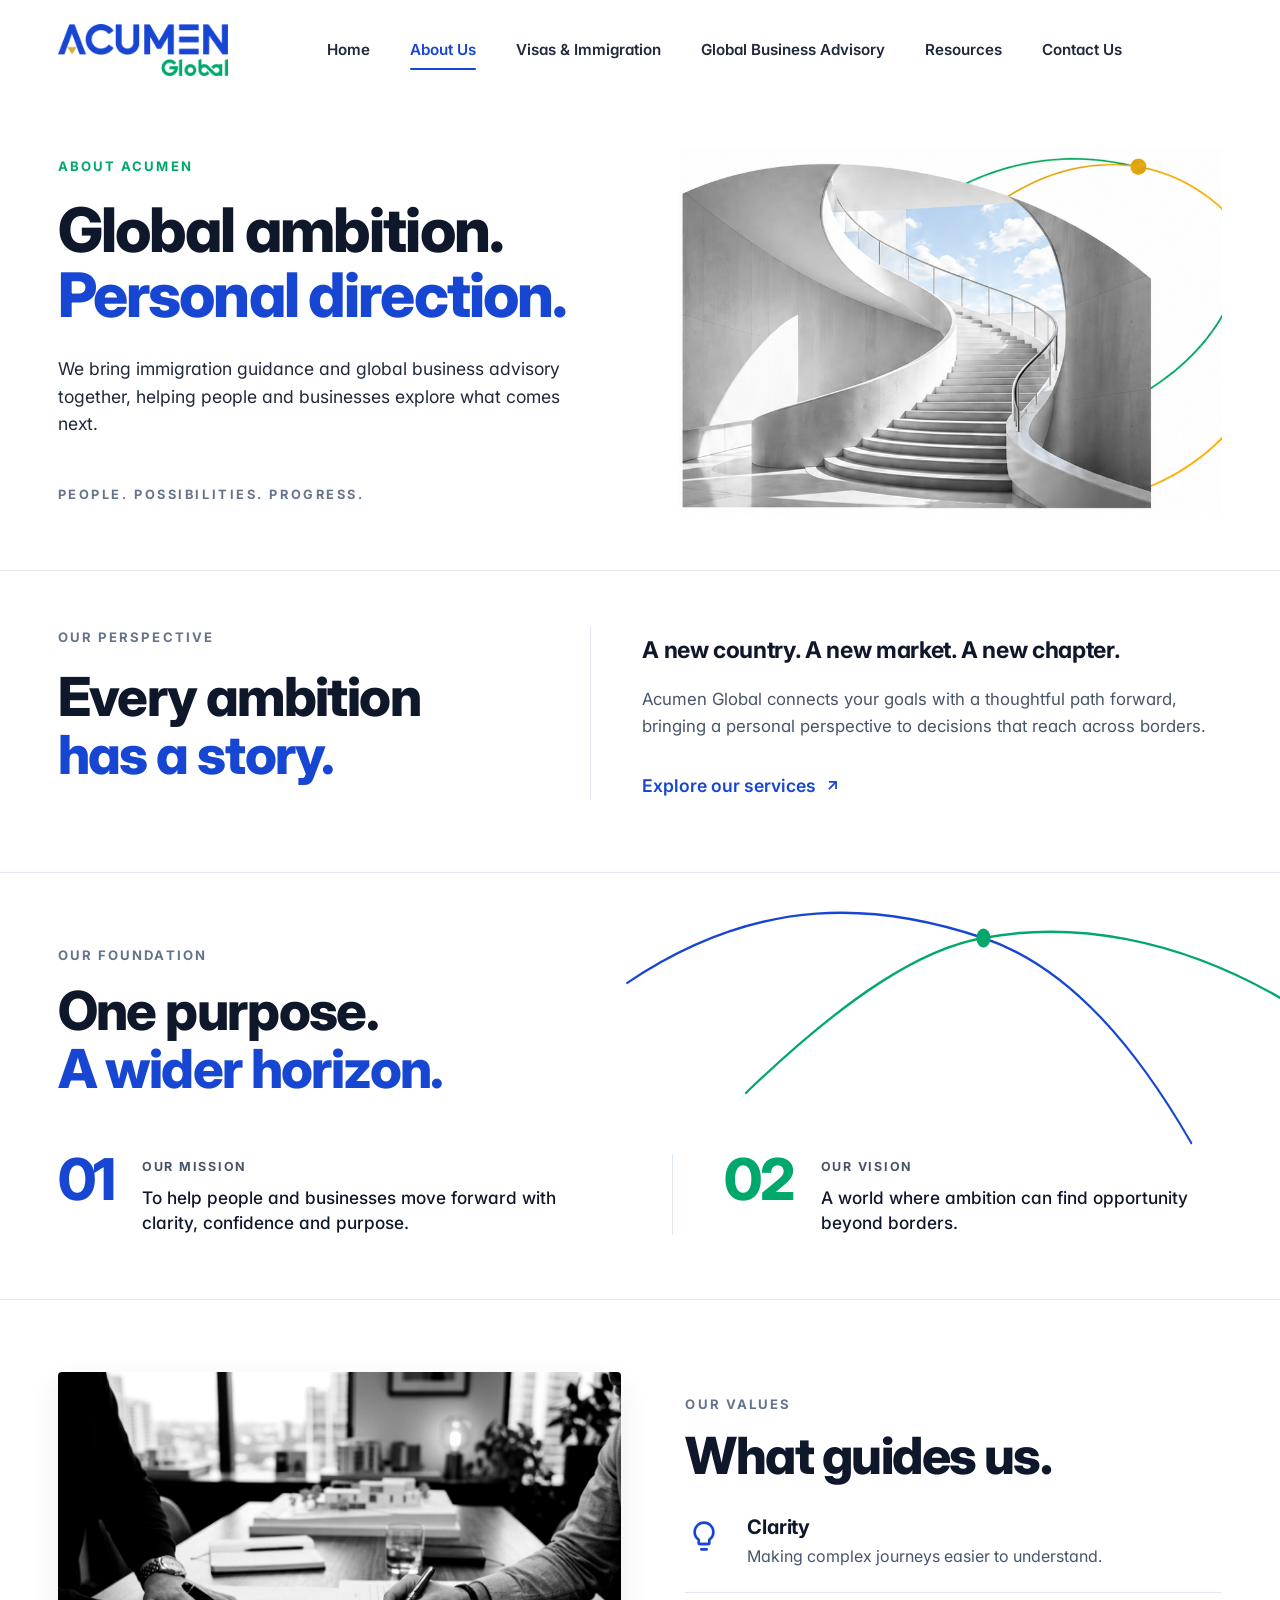
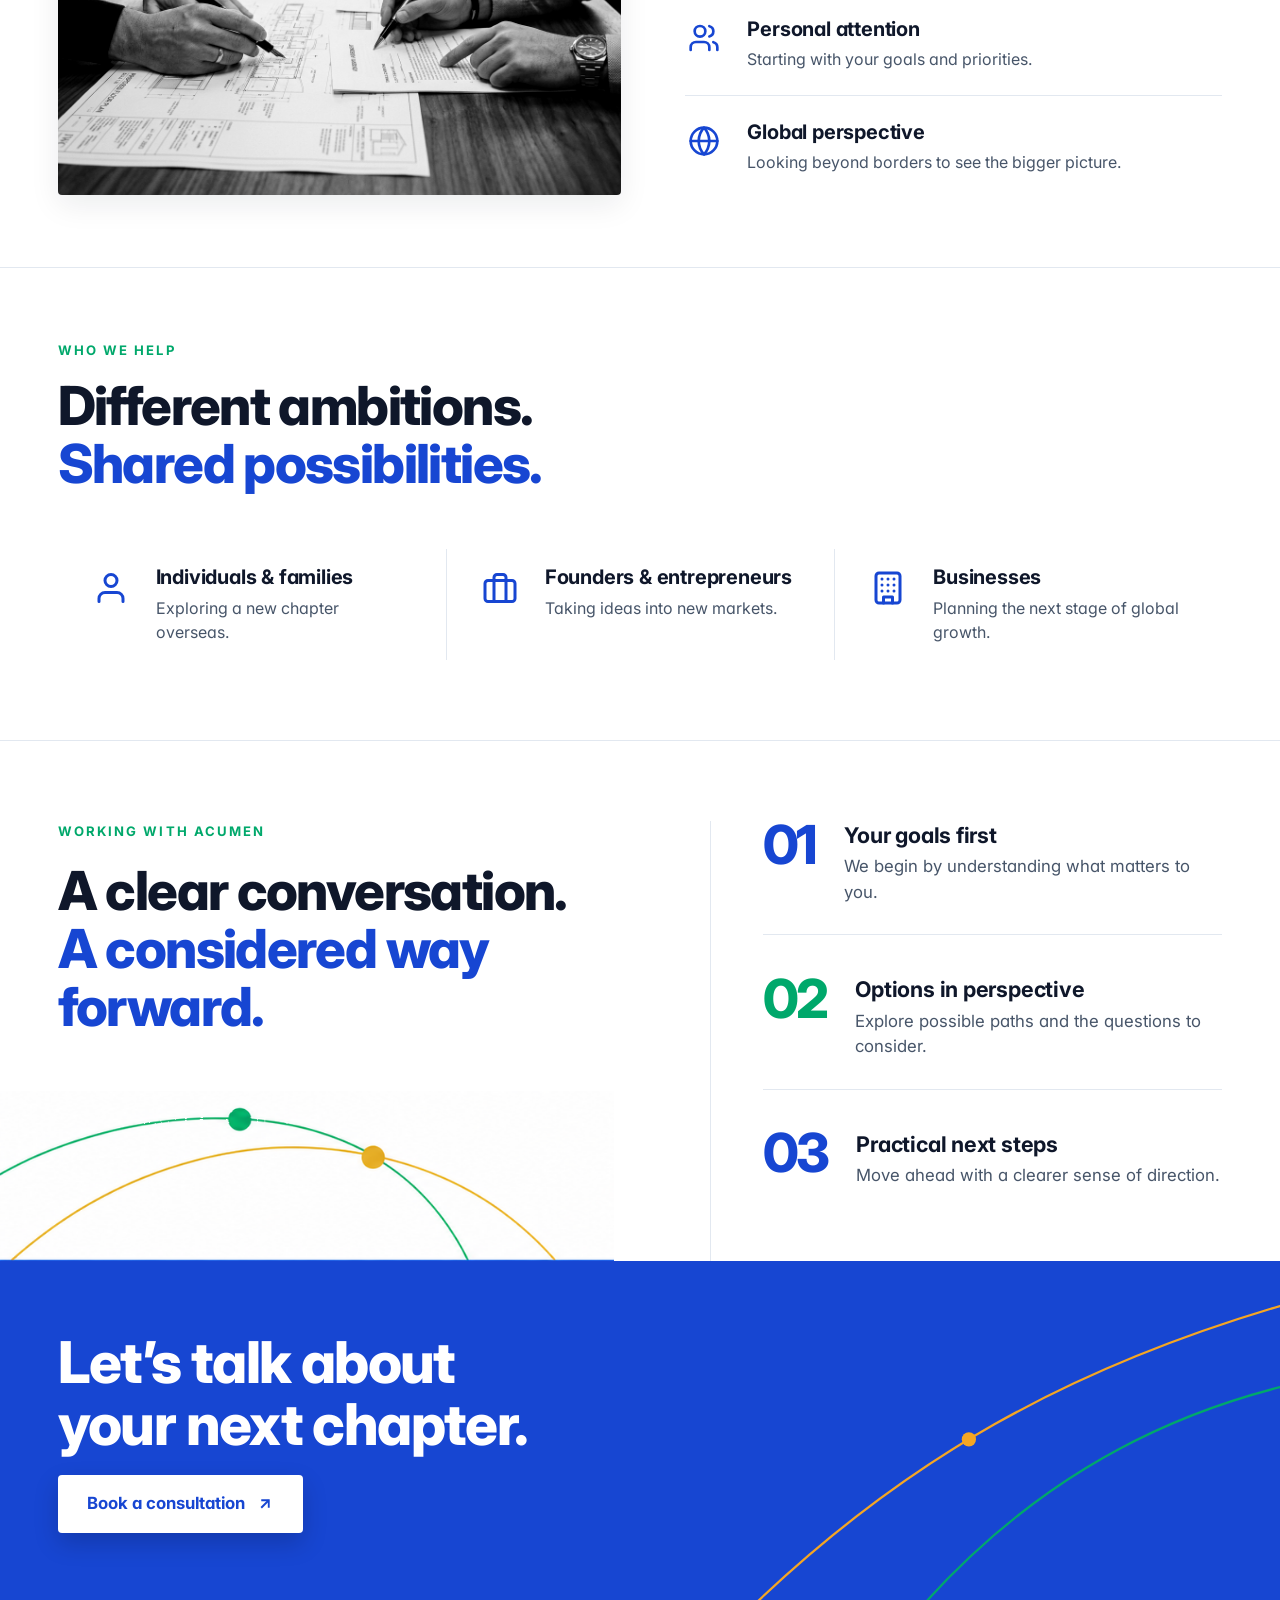
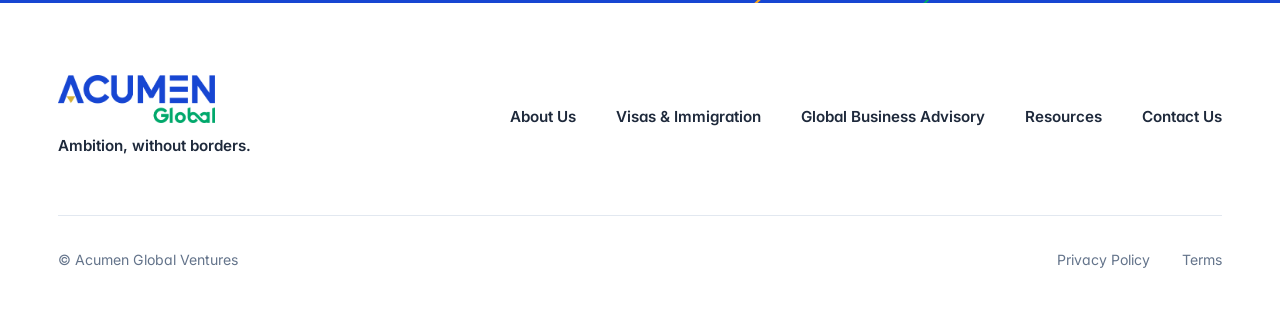
==== about.html @ ffa3aa0e "Complete Visas & Immigration page, About page, and website assets" ====
<!DOCTYPE html>
<html lang="en">
<head>
  <meta charset="UTF-8">
  <meta name="viewport" content="width=device-width, initial-scale=1.0">
  <title>About Us | ACUMEN Global - Immigration & Global Business Advisory</title>
  <meta name="description" content="Acumen Global unifies elite immigration guidance and international business advisory, empowering individuals and enterprises to navigate borders with absolute confidence.">
  <meta name="keywords" content="About Acumen Global, immigration advisory, global mobility, residency by investment, cross-border corporate law">
  
  <!-- Favicon -->
  <link rel="icon" type="image/svg+xml" href="logo-primary-2026-09-17.png">
  
  <!-- Stylesheets -->
  <link rel="stylesheet" href="css/style.css">
  <link rel="stylesheet" href="css/components.css">
  <link rel="stylesheet" href="css/responsive.css">
</head>
<body>

  <!-- Main Navigation Header -->
  <header class="navbar">
    <div class="container nav-container">
      <a href="index.html" class="brand-logo" aria-label="Acumen Global Home">
        <img src="logo-primary-2026-09-17.png" alt="ACUMEN Global Logo" width="180" height="52">
      </a>

      <nav class="nav-menu" aria-label="Primary Navigation">
        <a href="index.html" class="nav-link">Home</a>
        <a href="about.html" class="nav-link active">About Us</a>
        <a href="visas.html" class="nav-link">Visas & Immigration</a>
        <a href="business.html" class="nav-link">Global Business Advisory</a>
        <a href="resources.html" class="nav-link">Resources</a>
        <a href="contact.html" class="nav-link">Contact Us</a>
      </nav>

      <button class="mobile-toggle" aria-label="Open Mobile Menu">
        <svg viewBox="0 0 24 24" fill="none" stroke="currentColor" stroke-width="2"><line x1="3" y1="12" x2="21" y2="12"/><line x1="3" y1="6" x2="21" y2="6"/><line x1="3" y1="18" x2="21" y2="18"/></svg>
      </button>
    </div>
  </header>

  <!-- Mobile Navigation Drawer -->
  <div class="mobile-drawer-overlay"></div>
  <aside class="mobile-drawer" aria-label="Mobile Navigation Drawer">
    <div>
      <div class="mobile-drawer-header">
        <img src="logo-primary-2026-09-17.png" alt="Acumen Global" style="height: 42px;">
        <button class="mobile-drawer-close" aria-label="Close Menu" style="background:none; border:none; cursor:pointer; font-size: 1.5rem;">✕</button>
      </div>
      <nav class="mobile-nav-links">
        <a href="index.html" class="mobile-nav-link">Home</a>
        <a href="about.html" class="mobile-nav-link active">About Us</a>
        <a href="visas.html" class="mobile-nav-link">Visas & Immigration</a>
        <a href="business.html" class="mobile-nav-link">Global Business Advisory</a>
        <a href="resources.html" class="mobile-nav-link">Resources</a>
        <a href="contact.html" class="mobile-nav-link">Contact Us</a>
      </nav>
    </div>
    <div>
      <a href="visas.html#assessment" class="btn btn-outline btn-block" style="margin-bottom: 0.75rem;">Check Eligibility</a>
      <button class="btn btn-primary btn-block" data-modal-target="modal-consultation">Book Consultation</button>
    </div>
  </aside>

  <!-- ABOUT HERO SECTION (EXACT REFERENCE REPLICA) -->
  <section class="about-hero">
    <div class="container">
      <div class="about-hero-grid">
        
        <!-- Left Content Column -->
        <div class="about-hero-left">
          <span class="about-hero-kicker">ABOUT ACUMEN</span>
          
          <h1 class="about-hero-title">
            Global ambition.<br>
            <span class="text-blue">Personal direction.</span>
          </h1>
          
          <p class="about-hero-desc">
            We bring immigration guidance and global business advisory together, helping people and businesses explore what comes next.
          </p>

          <div class="about-hero-tagline">
            PEOPLE. POSSIBILITIES. PROGRESS.
          </div>
        </div>

        <!-- Right Architectural Visual Column (Exact 1:1 Reference Asset) -->
        <div class="about-hero-right">
          <img src="about-hero-visual.png" alt="Acumen Global - Global ambition, personal direction" class="about-hero-visual-img" width="750" height="500">
        </div>




      </div>
    </div>
  </section>

  <!-- OUR PERSPECTIVE SECTION (EXACT REFERENCE REPLICA) -->
  <section class="about-perspective">
    <div class="container">
      <div class="about-perspective-grid">
        
        <!-- Left Column -->
        <div class="about-perspective-left">
          <span class="about-perspective-kicker">OUR PERSPECTIVE</span>
          <h2 class="about-perspective-title">
            Every ambition<br>
            <span class="text-blue">has a story.</span>
          </h2>
        </div>

        <!-- Right Column with Vertical Divider -->
        <div class="about-perspective-right">
          <h3 class="about-perspective-headline">
            A new country. A new market. A new chapter.
          </h3>
          <p class="about-perspective-text">
            Acumen Global connects your goals with a thoughtful path forward, bringing a personal perspective to decisions that reach across borders.
          </p>
          <a href="visas.html" class="about-perspective-cta">
            <span>Explore our services</span>
            <svg viewBox="0 0 24 24" fill="none" stroke="currentColor" stroke-width="2.5"><line x1="7" y1="17" x2="17" y2="7"/><polyline points="7 7 17 7 17 17"/></svg>
          </a>
        </div>

      </div>
    </div>
  </section>

  <!-- OUR FOUNDATION SECTION (EXACT REFERENCE REPLICA) -->
  <section class="about-foundation">
    <!-- Sweeping Arcs Vector Graphic with Green Node Dot at exact intersection -->
    <svg class="about-foundation-arcs" viewBox="0 0 1000 280" fill="none" preserveAspectRatio="none">
      <!-- Blue swoosh line -->
      <path d="M 120 110 C 300 20, 460 30, 600 65 C 720 95, 810 180, 880 270" stroke="#1746D2" stroke-width="2.5" stroke-linecap="round" fill="none"/>
      <!-- Green swoosh line intersecting blue line at (600, 65) -->
      <path d="M 280 220 C 420 120, 520 75, 600 65 C 720 48, 860 65, 1000 125" stroke="#00A86B" stroke-width="2.5" stroke-linecap="round" fill="none"/>
      <!-- Green peak intersection node dot -->
      <circle cx="600" cy="65" r="9.5" fill="#00A86B"/>
    </svg>


    <div class="container">
      <div class="about-foundation-header">
        <span class="about-foundation-kicker">OUR FOUNDATION</span>
        <h2 class="about-foundation-title">
          One purpose.<br>
          <span class="text-blue">A wider horizon.</span>
        </h2>
      </div>

      <div class="about-foundation-grid">
        <!-- 01 OUR MISSION -->
        <div class="foundation-card">
          <div class="foundation-num text-blue">01</div>
          <div class="foundation-body">
            <span class="foundation-subhead">OUR MISSION</span>
            <p class="foundation-desc">To help people and businesses move forward with clarity, confidence and purpose.</p>
          </div>
        </div>

        <!-- 02 OUR VISION -->
        <div class="foundation-card">
          <div class="foundation-num text-green">02</div>
          <div class="foundation-body">
            <span class="foundation-subhead">OUR VISION</span>
            <p class="foundation-desc">A world where ambition can find opportunity beyond borders.</p>
          </div>
        </div>
      </div>
    </div>
  </section>

  <!-- OUR VALUES SECTION (EXACT REFERENCE REPLICA) -->
  <section class="about-guides-section">
    <div class="container">
      <div class="about-guides-grid">
        
        <!-- Left Image: Grayscale Collaborative Blueprint Meeting -->
        <div class="about-guides-visual">
          <img src="about-values-collaboration.jpg" alt="Acumen Global advisory consultation with blueprints and strategic plans" class="about-guides-visual-img" width="600" height="450">
        </div>

        <!-- Right Content: What guides us -->
        <div class="about-guides-content">
          <span class="about-guides-kicker">OUR VALUES</span>
          <h2 class="about-guides-title">What guides us.</h2>

          <div class="about-guides-list">
            
            <!-- Value 1: Clarity -->
            <div class="about-guide-item">
              <div class="about-guide-icon-box">
                <svg viewBox="0 0 24 24" fill="none" stroke="currentColor" stroke-width="2" stroke-linecap="round" stroke-linejoin="round">
                  <path d="M9 18h6"/>
                  <path d="M10 22h4"/>
                  <path d="M12 2a7 7 0 0 0-7 7c0 2.38 1.19 4.47 3 5.74V17a1 1 0 0 0 1 1h6a1 1 0 0 0 1-1v-2.26c1.81-1.27 3-3.36 3-5.74a7 7 0 0 0-7-7z"/>
                </svg>
              </div>
              <div class="about-guide-info">
                <h3>Clarity</h3>
                <p>Making complex journeys easier to understand.</p>
              </div>
            </div>

            <!-- Value 2: Personal attention -->
            <div class="about-guide-item">
              <div class="about-guide-icon-box">
                <svg viewBox="0 0 24 24" fill="none" stroke="currentColor" stroke-width="2" stroke-linecap="round" stroke-linejoin="round">
                  <path d="M16 21v-2a4 4 0 0 0-4-4H6a4 4 0 0 0-4 4v2"/>
                  <circle cx="9" cy="7" r="4"/>
                  <path d="M22 21v-2a4 4 0 0 0-3-3.87"/>
                  <path d="M16 3.13a4 4 0 0 1 0 7.75"/>
                </svg>
              </div>
              <div class="about-guide-info">
                <h3>Personal attention</h3>
                <p>Starting with your goals and priorities.</p>
              </div>
            </div>

            <!-- Value 3: Global perspective -->
            <div class="about-guide-item">
              <div class="about-guide-icon-box">
                <svg viewBox="0 0 24 24" fill="none" stroke="currentColor" stroke-width="2" stroke-linecap="round" stroke-linejoin="round">
                  <circle cx="12" cy="12" r="10"/>
                  <line x1="2" y1="12" x2="22" y2="12"/>
                  <path d="M12 2a15.3 15.3 0 0 1 4 10 15.3 15.3 0 0 1-4 10 15.3 15.3 0 0 1-4-10 15.3 15.3 0 0 1 4-10z"/>
                </svg>
              </div>
              <div class="about-guide-info">
                <h3>Global perspective</h3>
                <p>Looking beyond borders to see the bigger picture.</p>
              </div>
            </div>

          </div>
        </div>

      </div>
    </div>
  </section>

  <!-- WHO WE HELP SECTION (EXACT REFERENCE REPLICA) -->
  <section class="about-audience-section">
    <div class="container">
      
      <div class="about-audience-header">
        <span class="about-audience-kicker">WHO WE HELP</span>
        <h2 class="about-audience-title">
          Different ambitions.<br>
          <span class="text-blue">Shared possibilities.</span>
        </h2>
      </div>

      <div class="about-audience-grid">
        
        <!-- Column 1: Individuals & families -->
        <div class="about-audience-card">
          <div class="about-audience-icon">
            <svg viewBox="0 0 24 24" fill="none" stroke="currentColor" stroke-width="2" stroke-linecap="round" stroke-linejoin="round">
              <path d="M20 21v-2a4 4 0 0 0-4-4H8a4 4 0 0 0-4 4v2"/>
              <circle cx="12" cy="7" r="4"/>
            </svg>
          </div>
          <div class="about-audience-info">
            <h3>Individuals & families</h3>
            <p>Exploring a new chapter overseas.</p>
          </div>
        </div>

        <!-- Column 2: Founders & entrepreneurs -->
        <div class="about-audience-card">
          <div class="about-audience-icon">
            <svg viewBox="0 0 24 24" fill="none" stroke="currentColor" stroke-width="2" stroke-linecap="round" stroke-linejoin="round">
              <rect x="2" y="7" width="20" height="14" rx="2" ry="2"/>
              <path d="M16 21V5a2 2 0 0 0-2-2h-4a2 2 0 0 0-2 2v16"/>
            </svg>
          </div>
          <div class="about-audience-info">
            <h3>Founders & entrepreneurs</h3>
            <p>Taking ideas into new markets.</p>
          </div>
        </div>

        <!-- Column 3: Businesses -->
        <div class="about-audience-card">
          <div class="about-audience-icon">
            <svg viewBox="0 0 24 24" fill="none" stroke="currentColor" stroke-width="2" stroke-linecap="round" stroke-linejoin="round">
              <rect x="4" y="2" width="16" height="20" rx="2" ry="2"/>
              <path d="M9 22v-4h6v4"/>
              <line x1="8" y1="6" x2="8.01" y2="6"/>
              <line x1="12" y1="6" x2="12.01" y2="6"/>
              <line x1="16" y1="6" x2="16.01" y2="6"/>
              <line x1="8" y1="10" x2="8.01" y2="10"/>
              <line x1="12" y1="10" x2="12.01" y2="10"/>
              <line x1="16" y1="10" x2="16.01" y2="10"/>
              <line x1="8" y1="14" x2="8.01" y2="14"/>
              <line x1="12" y1="14" x2="12.01" y2="14"/>
              <line x1="16" y1="14" x2="16.01" y2="14"/>
            </svg>
          </div>
          <div class="about-audience-info">
            <h3>Businesses</h3>
            <p>Planning the next stage of global growth.</p>
          </div>
        </div>

      </div>

    </div>
  </section>

  <!-- WORKING WITH ACUMEN SECTION (EXACT REFERENCE REPLICA) -->
  <section class="about-process-section">
    <!-- Authentic Reference Graphic of Process Arcs -->
    <img src="about-process-arcs.png" alt="Working with Acumen process graphic" class="about-process-arcs-img" width="750" height="207">

    <div class="container">
      <div class="about-process-grid">
        
        <!-- Left Side: Title -->
        <div class="about-process-left">
          <span class="about-process-kicker">WORKING WITH ACUMEN</span>
          <h2 class="about-process-title">
            A clear conversation.<br>
            <span class="text-blue">A considered way forward.</span>
          </h2>
        </div>




        <!-- Right Side: 01, 02, 03 Process Steps -->
        <div class="about-process-right">
          
          <div class="about-process-step">
            <div class="about-step-num text-blue">01</div>
            <div class="about-step-info">
              <h3>Your goals first</h3>
              <p>We begin by understanding what matters to you.</p>
            </div>
          </div>

          <div class="about-process-step">
            <div class="about-step-num text-green">02</div>
            <div class="about-step-info">
              <h3>Options in perspective</h3>
              <p>Explore possible paths and the questions to consider.</p>
            </div>
          </div>

          <div class="about-process-step">
            <div class="about-step-num text-blue">03</div>
            <div class="about-step-info">
              <h3>Practical next steps</h3>
              <p>Move ahead with a clearer sense of direction.</p>
            </div>
          </div>

        </div>

      </div>
    </div>
  </section>

  <!-- SECTION: CTA BANNER (LET'S TALK ABOUT YOUR NEXT CHAPTER) -->
  <section class="section-cta-banner">
    <div class="cta-banner-arcs">
      <svg viewBox="0 0 1440 380" fill="none" xmlns="http://www.w3.org/2000/svg" preserveAspectRatio="none">
        <!-- Golden Orbit Arc with Node Dot exactly centered on the line -->
        <path d="M 850 380 C 1020 220, 1200 120, 1440 50" stroke="#F5A623" stroke-width="2.5" stroke-linecap="round" fill="none"/>
        <circle cx="1090" cy="198" r="8" fill="#F5A623"/>
        <!-- Emerald Green Orbit Arc -->
        <path d="M 1040 380 C 1150 260, 1280 180, 1440 140" stroke="#00A86B" stroke-width="2.5" stroke-linecap="round" fill="none"/>
      </svg>
    </div>

    <div class="container">
      <div class="cta-banner-content">
        <h2 class="cta-banner-heading">
          Let’s talk about<br>
          your next chapter.
        </h2>
        <a href="#" data-modal-target="modal-consultation" class="btn-cta-white">
          Book a consultation
          <svg viewBox="0 0 24 24" fill="none" stroke="currentColor" stroke-width="2.5"><line x1="7" y1="17" x2="17" y2="7"/><polyline points="7 7 17 7 17 17"/></svg>
        </a>
      </div>
    </div>
  </section>

  <!-- SITE FOOTER (EXACT MATCHING DESIGN) -->
  <footer class="site-footer-exact">
    <div class="container">
      
      <!-- Top Row: Logo & Navigation Links -->
      <div class="footer-exact-top">
        <div class="footer-exact-brand">
          <a href="index.html" class="footer-exact-logo" aria-label="Acumen Global Home">
            <img src="logo-primary-2026-09-17.png" alt="ACUMEN Global Logo" width="165" height="48">
          </a>
          <p class="footer-exact-tagline">Ambition, without borders.</p>
        </div>

        <nav class="footer-exact-nav" aria-label="Footer Navigation">
          <a href="about.html">About Us</a>
          <a href="visas.html">Visas & Immigration</a>
          <a href="business.html">Global Business Advisory</a>
          <a href="resources.html">Resources</a>
          <a href="contact.html">Contact Us</a>
        </nav>
      </div>

      <!-- Divider Line -->
      <div class="footer-exact-divider"></div>

      <!-- Bottom Row: Copyright & Legal -->
      <div class="footer-exact-bottom">
        <p class="footer-exact-copy">&copy; Acumen Global Ventures</p>
        <div class="footer-exact-links">
          <a href="#">Privacy Policy</a>
          <a href="#">Terms</a>
        </div>
      </div>

    </div>
  </footer>

  <!-- CONSULTATION MODAL -->
  <div class="modal-overlay" id="modal-consultation" aria-hidden="true">
    <div class="modal-container">
      <button class="modal-close-btn" aria-label="Close modal">
        <svg viewBox="0 0 24 24" fill="none" stroke="currentColor" stroke-width="2.5"><line x1="18" y1="6" x2="6" y2="18"/><line x1="6" y1="6" x2="18" y2="18"/></svg>
      </button>

      <span class="section-subtitle">CONFIDENTIAL SESSION</span>
      <h3 style="margin-bottom: 0.5rem;">Book a Strategy Consultation</h3>
      <p style="margin-bottom: 1.5rem; font-size: 0.95rem;">Connect with our senior partners in London, New York, Dubai, or Singapore.</p>

      <form class="inquiry-form">
        <div class="form-row">
          <div class="form-group">
            <label>Full Name <span class="required">*</span></label>
            <input type="text" class="form-control" placeholder="Johnathan Doe" required>
          </div>
          <div class="form-group">
            <label>Email Address <span class="required">*</span></label>
            <input type="email" class="form-control" placeholder="john@example.com" required>
          </div>
        </div>

        <div class="form-row">
          <div class="form-group">
            <label>Phone / WhatsApp <span class="required">*</span></label>
            <input type="tel" class="form-control" placeholder="+1 (555) 000-0000" required>
          </div>
          <div class="form-group">
            <label>Primary Advisory Area <span class="required">*</span></label>
            <select class="form-select" required>
              <option value="">Choose Area</option>
              <option value="visas">Golden Visa / Residency by Investment</option>
              <option value="skilled">Skilled Migration & Permanent Residency</option>
              <option value="corporate">Corporate Intra-Company Transfer</option>
              <option value="incorporation">Global Company Formation</option>
              <option value="tax">Cross-Border Tax & Legal Advisory</option>
            </select>
          </div>
        </div>

        <div class="form-group">
          <label>Target Destination / Jurisdiction</label>
          <input type="text" class="form-control" placeholder="e.g. USA, Canada, UK, UAE, EU, Singapore">
        </div>

        <div class="form-group">
          <label>Summary of Your Objectives</label>
          <textarea class="form-control" rows="3" placeholder="Briefly describe your timeline, profile, or corporate expansion requirements..."></textarea>
        </div>

        <button type="submit" class="btn btn-primary btn-block btn-lg">Confirm & Request Appointment</button>
      </form>
    </div>
  </div>

  <!-- Scripts -->
  <script src="js/main.js"></script>
</body>
</html>
---- css/style.css ----
/* ==========================================================================
   ACUMEN GLOBAL - Core Design System & Master Stylesheet
   ========================================================================== */

@import url('https://fonts.googleapis.com/css2?family=Inter:wght@300;400;500;600;700;800;900&family=Plus+Jakarta+Sans:ital,wght@0,400;0,500;0,600;0,700;0,800;1,400&display=swap');

:root {
  /* Brand Colors */
  --color-primary: #1746D2;
  --color-primary-dark: #0D2C8A;
  --color-primary-light: #3D6CF0;
  --color-primary-subtle: rgba(23, 70, 210, 0.08);
  --color-primary-glow: rgba(23, 70, 210, 0.25);

  --color-accent-green: #00A86B;
  --color-accent-green-dark: #008755;
  --color-accent-green-light: #20C997;
  --color-accent-green-subtle: rgba(0, 168, 107, 0.1);

  --color-accent-gold: #D4AF37;
  --color-accent-gold-dark: #B38E22;
  --color-accent-gold-light: #F4C430;
  --color-accent-gold-subtle: rgba(212, 175, 55, 0.12);

  /* Dark & Neutral Palette */
  --color-dark-900: #060B18;
  --color-dark-800: #0A1128;
  --color-dark-700: #101B3B;
  --color-dark-600: #1C2B54;

  --color-text-main: #0F172A;
  --color-text-muted: #475569;
  --color-text-light: #94A3B8;
  --color-text-white: #FFFFFF;

  --color-bg-body: #FFFFFF;
  --color-bg-white: #FFFFFF;
  --color-bg-alt: #F8FAFC;
  --color-border: #E2E8F0;
  --color-border-subtle: #EDF2F7;

  /* Typography */
  --font-heading: 'Inter', -apple-system, BlinkMacSystemFont, 'Segoe UI', Roboto, 'Plus Jakarta Sans', sans-serif;
  --font-body: 'Inter', -apple-system, BlinkMacSystemFont, 'Segoe UI', Roboto, 'Plus Jakarta Sans', sans-serif;

  /* Shadows */
  --shadow-sm: 0 2px 8px rgba(10, 17, 40, 0.04);
  --shadow-md: 0 8px 24px rgba(10, 17, 40, 0.08);
  --shadow-lg: 0 16px 40px rgba(10, 17, 40, 0.12);
  --shadow-xl: 0 24px 60px rgba(10, 17, 40, 0.16);
  --shadow-brand: 0 12px 30px rgba(23, 70, 210, 0.28);
  --shadow-gold: 0 12px 30px rgba(212, 175, 55, 0.25);
  --shadow-green: 0 12px 30px rgba(0, 168, 107, 0.25);

  /* Glassmorphism */
  --glass-bg: rgba(255, 255, 255, 0.82);
  --glass-border: rgba(255, 255, 255, 0.5);
  --glass-blur: blur(16px);
  --glass-dark-bg: rgba(10, 17, 40, 0.85);

  /* Layout */
  --container-max: 1280px;
  --radius-sm: 8px;
  --radius-md: 14px;
  --radius-lg: 20px;
  --radius-xl: 28px;
  --radius-full: 9999px;

  /* Transitions */
  --transition-fast: 0.2s cubic-bezier(0.4, 0, 0.2, 1);
  --transition-normal: 0.35s cubic-bezier(0.4, 0, 0.2, 1);
  --transition-smooth: 0.5s cubic-bezier(0.16, 1, 0.3, 1);
}

/* Base Reset */
*, *::before, *::after {
  margin: 0;
  padding: 0;
  box-sizing: border-box;
}

html {
  font-size: 16px;
  scroll-behavior: smooth;
  -webkit-font-smoothing: antialiased;
  -moz-osx-font-smoothing: grayscale;
  text-rendering: optimizeLegibility;
}

body {
  font-family: var(--font-body);
  color: var(--color-text-main);
  background-color: var(--color-bg-body);
  line-height: 1.6;
  -webkit-font-smoothing: antialiased;
  -moz-osx-font-smoothing: grayscale;
  text-rendering: optimizeLegibility;
  font-feature-settings: "cv02", "cv03", "cv04", "cv11";
  overflow-x: hidden;
}

a {
  color: inherit;
  text-decoration: none;
  transition: color var(--transition-fast);
}

img, svg {
  max-width: 100%;
  height: auto;
  display: block;
}

ul, ol {
  list-style: none;
}

button, input, select, textarea {
  font-family: inherit;
  font-size: inherit;
  outline: none;
  border: none;
}

/* Typography Hierarchy */
h1, h2, h3, h4, h5, h6 {
  font-family: var(--font-heading);
  color: var(--color-dark-800);
  line-height: 1.2;
  font-weight: 700;
}

h1 { font-size: clamp(2.5rem, 5vw, 4rem); font-weight: 800; letter-spacing: -0.02em; }
h2 { font-size: clamp(2rem, 3.5vw, 2.75rem); font-weight: 700; letter-spacing: -0.015em; }
h3 { font-size: clamp(1.35rem, 2vw, 1.75rem); font-weight: 700; }
h4 { font-size: 1.25rem; font-weight: 600; }
h5 { font-size: 1.1rem; font-weight: 600; }
h6 { font-size: 0.95rem; font-weight: 600; text-transform: uppercase; letter-spacing: 0.05em; }

p {
  color: var(--color-text-muted);
  font-size: 1.05rem;
  line-height: 1.7;
}

.text-gradient {
  background: linear-gradient(135deg, var(--color-primary) 0%, #0077FE 50%, var(--color-accent-green) 100%);
  -webkit-background-clip: text;
  -webkit-text-fill-color: transparent;
  background-clip: text;
}

.text-gold-gradient {
  background: linear-gradient(135deg, #B38E22 0%, #E5C158 50%, #B38E22 100%);
  -webkit-background-clip: text;
  -webkit-text-fill-color: transparent;
  background-clip: text;
}

/* Container */
.container {
  width: 100%;
  max-width: var(--container-max);
  margin: 0 auto;
  padding: 0 1.5rem;
}

.container-narrow {
  max-width: 960px;
}

/* Sections */
.section {
  padding: 6rem 0;
  position: relative;
}

.section-sm {
  padding: 4rem 0;
}

.section-dark {
  background: var(--color-dark-900);
  color: var(--color-text-white);
}

.section-dark h1,
.section-dark h2,
.section-dark h3,
.section-dark h4 {
  color: var(--color-text-white);
}

.section-dark p {
  color: #A0AEC0;
}

.section-title-wrap {
  text-align: center;
  max-width: 720px;
  margin: 0 auto 3.5rem auto;
}

.section-title-wrap.text-left {
  text-align: left;
  margin: 0 0 3rem 0;
}

.section-subtitle {
  display: inline-flex;
  align-items: center;
  gap: 0.5rem;
  padding: 0.35rem 1rem;
  background: var(--color-primary-subtle);
  color: var(--color-primary);
  font-size: 0.85rem;
  font-weight: 700;
  text-transform: uppercase;
  letter-spacing: 0.08em;
  border-radius: var(--radius-full);
  margin-bottom: 1rem;
  border: 1px solid rgba(23, 70, 210, 0.15);
}

.section-subtitle.accent-green {
  background: var(--color-accent-green-subtle);
  color: var(--color-accent-green);
  border-color: rgba(0, 168, 107, 0.2);
}

.section-subtitle.accent-gold {
  background: var(--color-accent-gold-subtle);
  color: #97740C;
  border-color: rgba(212, 175, 55, 0.3);
}

.section-dark .section-subtitle {
  background: rgba(23, 70, 210, 0.25);
  color: #6EA8FE;
  border-color: rgba(110, 168, 254, 0.3);
}

/* ==========================================================================
   NAVIGATION BAR
   ========================================================================== */

.top-bar {
  background: var(--color-dark-900);
  color: #CCD6E8;
  font-size: 0.85rem;
  padding: 0.5rem 0;
  border-bottom: 1px solid rgba(255, 255, 255, 0.08);
}

.top-bar .container {
  display: flex;
  justify-content: space-between;
  align-items: center;
}

.top-bar-left, .top-bar-right {
  display: flex;
  align-items: center;
  gap: 1.5rem;
}

.top-bar-item {
  display: inline-flex;
  align-items: center;
  gap: 0.45rem;
}

.top-bar-item svg {
  width: 15px;
  height: 15px;
  stroke: var(--color-accent-green);
}

.top-bar-item a:hover {
  color: var(--color-text-white);
}

/* ==========================================================================
   NAVIGATION BAR (EXACT REFERENCE DESIGN)
   ========================================================================== */

.navbar {
  position: relative;
  z-index: 1000;
  background: #FFFFFF;
  padding: 1.5rem 0;
  transition: all var(--transition-normal);
}

.navbar .nav-container {
  width: 100%;
  max-width: 100%;
  padding: 0 clamp(1.5rem, 4.5vw, 5.5rem);
  display: flex;
  justify-content: space-between;
  align-items: center;
}

.brand-logo {
  display: flex;
  align-items: center;
}

.brand-logo img {
  height: 52px;
  width: auto;
  object-fit: contain;
}

.nav-menu {
  display: flex;
  align-items: center;
  gap: 2.5rem;
}

.nav-link {
  font-family: var(--font-heading);
  font-weight: 600;
  font-size: 0.95rem;
  color: #1E293B;
  position: relative;
  padding: 0.25rem 0;
  transition: color var(--transition-fast);
}

.nav-link::after {
  content: '';
  position: absolute;
  bottom: -4px;
  left: 0;
  width: 0%;
  height: 2.5px;
  background: var(--color-primary);
  border-radius: 2px;
  transition: width var(--transition-normal);
}

.nav-link:hover {
  color: var(--color-primary);
}

.nav-link.active {
  color: var(--color-primary);
}

.nav-link.active::after {
  width: 100%;
}

/* ==========================================================================
   HERO SECTION (FULL SCREEN WIDTH REPLICA)
   ========================================================================== */

.hero-exact {
  position: relative;
  background: radial-gradient(circle at 75% 60%, #EBF2FE 0%, #FFFFFF 50%);
  min-height: calc(100vh - 90px);
  width: 100%;
  display: flex;
  align-items: center;
  padding: 1rem 0 3rem 0;
  overflow: hidden;
}

.hero-exact .container {
  width: 100%;
  max-width: 100%;
  padding: 0 clamp(1.5rem, 4.5vw, 5.5rem);
}

.hero-exact-grid {
  display: grid;
  grid-template-columns: 1fr 1.15fr;
  gap: 2.5rem;
  align-items: center;
  position: relative;
  width: 100%;
}

.hero-left-content {
  position: relative;
  z-index: 10;
  max-width: 620px;
}

.hero-tagline-kicker {
  color: #00A86B;
  font-family: var(--font-heading);
  font-size: 0.85rem;
  font-weight: 700;
  letter-spacing: 0.16em;
  text-transform: uppercase;
  margin-bottom: 1.25rem;
  display: block;
}

.hero-main-heading {
  font-family: var(--font-heading);
  font-size: clamp(3.2rem, 5.2vw, 4.75rem);
  font-weight: 800;
  line-height: 1.08;
  letter-spacing: -0.028em;
  color: #0A0F1D;
  margin-bottom: 1.5rem;
}

.hero-main-heading .text-blue {
  color: #1746D2;
}

.hero-subtext {
  font-size: 1.2rem;
  font-weight: 400;
  color: #475569;
  line-height: 1.55;
  margin-bottom: 2.25rem;
  max-width: 520px;
}

.hero-buttons-row {
  display: flex;
  align-items: center;
  gap: 2.25rem;
  margin-bottom: 4rem;
}

.btn-hero-solid {
  display: inline-flex;
  align-items: center;
  gap: 0.65rem;
  background: #1746D2;
  color: #FFFFFF;
  font-family: var(--font-heading);
  font-weight: 600;
  font-size: 1.05rem;
  padding: 0.95rem 1.75rem;
  border-radius: 4px;
  text-decoration: none;
  transition: all var(--transition-fast);
  box-shadow: 0 8px 20px rgba(23, 70, 210, 0.22);
}

.btn-hero-solid:hover {
  background: #0F33A3;
  transform: translateY(-2px);
  box-shadow: 0 12px 28px rgba(23, 70, 210, 0.3);
  color: #FFFFFF;
}

.btn-hero-solid svg {
  width: 18px;
  height: 18px;
  transition: transform var(--transition-fast);
}

.btn-hero-solid:hover svg {
  transform: translateX(4px);
}

.btn-hero-text-link {
  display: inline-flex;
  align-items: center;
  gap: 0.4rem;
  color: #1746D2;
  font-family: var(--font-heading);
  font-weight: 700;
  font-size: 1.05rem;
  text-decoration: none;
  transition: color var(--transition-fast);
  cursor: pointer;
}

.btn-hero-text-link:hover {
  color: #0F33A3;
  text-decoration: underline;
}

.btn-hero-text-link svg {
  width: 16px;
  height: 16px;
}

/* Pathways Bar */
.hero-pathways-bar {
  border-top: none;
  padding-top: 0;
}

.pathways-title-line {
  display: flex;
  align-items: center;
  gap: 1rem;
  margin-bottom: 0.85rem;
}

.pathways-title-line span {
  font-family: var(--font-heading);
  font-size: 0.72rem;
  font-weight: 800;
  color: #64748B;
  letter-spacing: 0.12em;
  text-transform: uppercase;
  white-space: nowrap;
}

.pathways-title-line .line {
  height: 1px;
  background: #CBD5E1;
  width: 220px;
}

.pathways-country-list {
  display: flex;
  align-items: center;
  gap: 1rem;
  font-family: var(--font-heading);
  font-size: 0.95rem;
  font-weight: 800;
  color: #0F172A;
  letter-spacing: 0.05em;
}

.pathways-country-list .slash {
  color: #94A3B8;
  font-weight: 400;
}

/* 3D Visual & Connected Callout Badges */
.hero-visual-col {
  position: relative;
  display: flex;
  justify-content: center;
  align-items: center;
  width: 100%;
}

.hero-globe-wrapper {
  position: relative;
  display: inline-block;
  width: 100%;
  max-width: 760px;
}

.globe-golden-swoosh {
  position: absolute;
  top: -16%;
  left: -24%;
  width: 125%;
  height: 115%;
  pointer-events: none;
  z-index: 6;
}

.hero-visual-globe-img {
  width: 100%;
  height: auto;
  display: block;
  filter: drop-shadow(0 30px 60px rgba(0, 0, 0, 0.14));
}

/* Callout Badges with Pointer Lines */
.callout-badge {
  position: absolute;
  background: #FFFFFF;
  border-radius: 8px;
  padding: 0.65rem 1.15rem;
  box-shadow: 0 10px 30px rgba(0, 0, 0, 0.08);
  border: 1px solid rgba(226, 232, 240, 0.9);
  font-family: var(--font-heading);
  z-index: 15;
  white-space: nowrap;
}

.callout-badge .badge-text {
  display: flex;
  flex-direction: column;
  gap: 1px;
  font-size: 0.85rem;
  font-weight: 700;
  color: #0F172A;
  line-height: 1.25;
}

/* Top Badge: Talent without limits */
.callout-badge.top-talent {
  top: 14%;
  left: 9%;
}

.badge-line-svg {
  position: absolute;
  pointer-events: none;
}

.badge-line-svg.top-line {
  right: -36px;
  bottom: -26px;
  width: 44px;
  height: 36px;
}

/* Right Badge: Business without borders */
.callout-badge.right-business {
  top: 51%;
  right: 5%;
}

.badge-line-svg.right-line {
  left: -32px;
  top: 50%;
  transform: translateY(-50%);
  width: 36px;
  height: 20px;
}

/* ==========================================================================
   SECTION: THE ACUMEN PERSPECTIVE
   ========================================================================== */

.section-perspective {
  position: relative;
  background: #FFFFFF;
  padding: 1.5rem 0 10rem 0;
  overflow: hidden;
}

.section-perspective .container {
  width: 100%;
  max-width: 100%;
  padding: 0 clamp(1.5rem, 4.5vw, 5.5rem);
  position: relative;
  z-index: 2;
}

.perspective-divider {
  width: 100%;
  height: 1px;
  background: #E2E8F0;
  margin-bottom: 4rem;
}

.perspective-grid {
  display: grid;
  grid-template-columns: 1.15fr 0.85fr;
  gap: 4rem;
  align-items: flex-start;
  position: relative;
  z-index: 2;
}

.perspective-left {
  max-width: 680px;
}

.perspective-kicker {
  font-family: var(--font-heading);
  font-size: 0.82rem;
  font-weight: 700;
  letter-spacing: 0.14em;
  text-transform: uppercase;
  color: #64748B;
  display: block;
  margin-bottom: 1.25rem;
}

.perspective-heading {
  font-family: var(--font-heading);
  font-size: clamp(2.4rem, 4.2vw, 3.85rem);
  font-weight: 800;
  line-height: 1.08;
  letter-spacing: -0.028em;
  color: #0A0F1D;
}

.perspective-heading .text-blue {
  color: #1746D2;
}

.perspective-right {
  max-width: 540px;
  padding-top: 2rem;
}

.perspective-subtext {
  font-family: var(--font-heading);
  font-size: clamp(1.2rem, 1.85vw, 1.6rem);
  font-weight: 450;
  color: #0F172A;
  line-height: 1.45;
  margin-bottom: 1.85rem;
}

.perspective-link {
  display: inline-flex;
  align-items: center;
  gap: 0.45rem;
  color: #1746D2;
  font-family: var(--font-heading);
  font-weight: 600;
  font-size: 1.08rem;
  text-decoration: none;
  transition: all var(--transition-fast);
}

.perspective-link:hover {
  color: #0D2C8A;
  transform: translateX(3px);
}

.perspective-link svg {
  width: 17px;
  height: 17px;
}

.perspective-orbit-arcs {
  position: absolute;
  bottom: 0;
  left: 0;
  right: 0;
  width: 100%;
  height: 180px;
  pointer-events: none;
  z-index: 1;
  overflow: hidden;
}

.perspective-orbit-arcs svg {
  width: 100%;
  height: 100%;
  display: block;
}

/* ==========================================================================
   SECTION: TWO PATHWAYS. ONE GLOBAL VISION.
   ========================================================================== */

.section-pathways {
  position: relative;
  background: #FFFFFF;
  padding: 4.5rem 0 5.5rem 0;
}

.section-pathways .container {
  width: 100%;
  max-width: 100%;
  padding: 0 clamp(1.5rem, 4.5vw, 5.5rem);
}

.pathways-header {
  margin-bottom: 4rem;
}

.pathways-kicker {
  color: #00A86B;
  font-family: var(--font-heading);
  font-size: 0.85rem;
  font-weight: 800;
  letter-spacing: 0.16em;
  text-transform: uppercase;
  display: block;
  margin-bottom: 1rem;
}

.pathways-main-title {
  font-family: var(--font-heading);
  font-size: clamp(2.8rem, 4.8vw, 4.25rem);
  font-weight: 800;
  line-height: 1.05;
  letter-spacing: -0.03em;
  color: #0A0F1D;
}

.pathway-row {
  display: grid;
  grid-template-columns: 1fr 1.3fr;
  gap: 5rem;
  align-items: center;
}

.pathway-row-reverse {
  grid-template-columns: 1.3fr 1fr;
}

.pathway-content {
  max-width: 540px;
}

.pathway-num {
  font-family: var(--font-heading);
  font-size: clamp(3.2rem, 4.5vw, 4.2rem);
  font-weight: 800;
  line-height: 1;
  margin-bottom: 0.85rem;
  letter-spacing: -0.02em;
}

.pathway-num.text-blue {
  color: #1746D2;
}

.pathway-num.text-green {
  color: #00A86B;
}

.pathway-title {
  font-family: var(--font-heading);
  font-size: clamp(2rem, 2.8vw, 2.75rem);
  font-weight: 800;
  line-height: 1.15;
  color: #0A0F1D;
  letter-spacing: -0.025em;
  margin-bottom: 1.15rem;
}

.pathway-desc {
  font-family: var(--font-heading);
  font-size: 1.15rem;
  line-height: 1.5;
  color: #0F172A;
  font-weight: 450;
  margin-bottom: 1.65rem;
}

.pathway-pills {
  display: flex;
  align-items: center;
  gap: 0.75rem;
  flex-wrap: wrap;
  margin-bottom: 2rem;
}

.pathway-pill {
  display: inline-flex;
  align-items: center;
  justify-content: center;
  padding: 0.42rem 1.45rem;
  border-radius: 9999px;
  border: 1.5px solid #1746D2;
  color: #0F172A;
  font-family: var(--font-heading);
  font-size: 0.92rem;
  font-weight: 600;
  background: #FFFFFF;
  transition: all var(--transition-fast);
  cursor: default;
}

.pathway-pill:hover {
  background: #1746D2;
  color: #FFFFFF;
}

.pathway-link {
  display: inline-flex;
  align-items: center;
  gap: 0.45rem;
  color: #1746D2;
  font-family: var(--font-heading);
  font-weight: 600;
  font-size: 1.1rem;
  text-decoration: none;
  transition: all var(--transition-fast);
}

.pathway-link:hover {
  color: #0D2C8A;
  transform: translateX(3px);
}

.pathway-link svg {
  width: 17px;
  height: 17px;
}

.pathway-visual {
  width: 100%;
}

.pathway-image-box {
  position: relative;
  border-radius: 4px;
  overflow: hidden;
  box-shadow: 0 16px 40px rgba(0, 0, 0, 0.08);
}

.pathway-img {
  width: 100%;
  height: auto;
  aspect-ratio: 16 / 9;
  object-fit: cover;
  display: block;
  filter: grayscale(100%) contrast(108%);
  transition: transform var(--transition-normal);
}

.pathway-image-box:hover .pathway-img {
  transform: scale(1.02);
}

.corner-triangle-blue {
  position: absolute;
  top: 0;
  right: 0;
  width: 58px;
  height: 58px;
  background: #1746D2;
  clip-path: polygon(0 0, 100% 0, 100% 100%);
  z-index: 2;
}

.pathway-divider-line {
  width: 100%;
  height: 1px;
  background: #E2E8F0;
  margin: 5rem 0;
}

/* ==========================================================================
   SECTION: GLOBAL POSSIBILITIES
   ========================================================================== */

.section-possibilities {
  position: relative;
  background: #FFFFFF;
  padding: 1.5rem 0 6.5rem 0;
}

.section-possibilities .container {
  width: 100%;
  max-width: 100%;
  padding: 0 clamp(1.5rem, 4.5vw, 5.5rem);
}

.possibilities-top-divider {
  width: 100%;
  height: 1px;
  background: #E2E8F0;
  margin-bottom: 4rem;
}

.possibilities-header-grid {
  display: flex;
  justify-content: space-between;
  align-items: flex-end;
  margin-bottom: 4.5rem;
  gap: 2rem;
}

.possibilities-kicker {
  font-family: var(--font-heading);
  font-size: 0.82rem;
  font-weight: 700;
  letter-spacing: 0.14em;
  text-transform: uppercase;
  color: #64748B;
  display: block;
  margin-bottom: 1rem;
}

.possibilities-title {
  font-family: var(--font-heading);
  font-size: clamp(2.4rem, 3.8vw, 3.4rem);
  font-weight: 800;
  line-height: 1.1;
  letter-spacing: -0.028em;
  color: #0A0F1D;
}

.possibilities-title .text-blue {
  color: #1746D2;
}

.possibilities-subtext {
  font-family: var(--font-heading);
  font-size: clamp(1.15rem, 1.6vw, 1.45rem);
  font-weight: 450;
  color: #0F172A;
  text-align: right;
  max-width: 440px;
}

.landmarks-grid {
  display: grid;
  grid-template-columns: 1fr 1px 1fr 1px 1fr 1px 1fr 1px 1fr;
  align-items: stretch;
  border-top: 1px solid #F1F5F9;
  border-bottom: 1px solid #F1F5F9;
  padding: 1rem 0;
}

.landmark-divider {
  background: #E2E8F0;
  height: 85%;
  align-self: center;
}

.landmark-card {
  display: flex;
  flex-direction: column;
  align-items: center;
  justify-content: flex-end;
  padding: 1.75rem 1rem 1.25rem 1rem;
  text-decoration: none;
  position: relative;
  transition: all var(--transition-normal);
  text-align: center;
  border-radius: 8px;
}

.landmark-card:hover {
  background: rgba(23, 70, 210, 0.02);
}

.landmark-icon-wrap {
  height: 95px;
  display: flex;
  align-items: flex-end;
  justify-content: center;
  margin-bottom: 1.25rem;
  transition: transform var(--transition-normal);
}

.landmark-card:hover .landmark-icon-wrap {
  transform: translateY(-6px);
}

.landmark-svg,
.landmark-img {
  height: 75px;
  width: auto;
  max-width: 90px;
  object-fit: contain;
  display: block;
}

.landmark-name-row {
  display: inline-flex;
  align-items: center;
  gap: 0.45rem;
  font-family: var(--font-heading);
  font-size: 1.05rem;
  font-weight: 700;
  color: #0F172A;
  transition: color var(--transition-fast);
}

.landmark-card:hover .landmark-name-row {
  color: #1746D2;
}

.landmark-arrow {
  width: 15px;
  height: 15px;
  stroke: #1746D2;
  transition: transform var(--transition-fast);
}

.landmark-card:hover .landmark-arrow {
  transform: translate(2px, -2px);
}

.landmark-active-bar {
  position: absolute;
  bottom: 0;
  left: 50%;
  transform: translateX(-50%);
  width: 42px;
  height: 2.5px;
  background: #D4AF37;
  border-radius: 2px;
}

/* ==========================================================================
   SECTION: THE WAY FORWARD
   ========================================================================== */

.section-wayforward {
  position: relative;
  background: #FFFFFF;
  padding: 1.5rem 0 5.5rem 0;
}

.section-wayforward .container {
  width: 100%;
  max-width: 100%;
  padding: 0 clamp(1.5rem, 4.5vw, 5.5rem);
}

.wayforward-top-divider {
  width: 100%;
  height: 1px;
  background: #E2E8F0;
  margin-bottom: 3.5rem;
}

.wayforward-header {
  margin-bottom: 4rem;
}

.wayforward-kicker {
  color: #00A86B;
  font-family: var(--font-heading);
  font-size: 0.85rem;
  font-weight: 800;
  letter-spacing: 0.16em;
  text-transform: uppercase;
  display: block;
  margin-bottom: 0.85rem;
}

.wayforward-title {
  font-family: var(--font-heading);
  font-size: clamp(2.8rem, 4.5vw, 4.2rem);
  font-weight: 800;
  line-height: 1.06;
  letter-spacing: -0.03em;
  color: #0A0F1D;
}

.wayforward-title .text-blue {
  color: #1746D2;
}

.steps-grid {
  display: grid;
  grid-template-columns: repeat(3, 1fr);
  gap: 3.5rem;
  align-items: flex-start;
}

.step-card {
  position: relative;
}

.step-top-row {
  display: flex;
  align-items: center;
  gap: 1.25rem;
  margin-bottom: 1.5rem;
}

.step-num {
  font-family: var(--font-heading);
  font-size: clamp(2.8rem, 4vw, 3.75rem);
  font-weight: 800;
  color: #00A86B;
  line-height: 1;
  letter-spacing: -0.02em;
}

.step-connector {
  flex: 1;
  display: flex;
  align-items: center;
  position: relative;
}

.connector-line {
  height: 1.5px;
  background: #1746D2;
  width: 100%;
}

.connector-dot {
  width: 11px;
  height: 11px;
  border: 2px solid #1746D2;
  background: #FFFFFF;
  border-radius: 50%;
  margin-left: -5px;
  flex-shrink: 0;
}

.step-title {
  font-family: var(--font-heading);
  font-size: clamp(1.45rem, 2vw, 1.85rem);
  font-weight: 800;
  color: #0A0F1D;
  letter-spacing: -0.02em;
  margin-bottom: 0.75rem;
}

.step-desc {
  font-family: var(--font-heading);
  font-size: 1.08rem;
  line-height: 1.5;
  color: #0F172A;
  font-weight: 450;
  max-width: 300px;
}

/* ==========================================================================
   SECTION: RESOURCES
   ========================================================================== */

.section-resources {
  position: relative;
  background: #FFFFFF;
  padding: 1.5rem 0 6.5rem 0;
}

.section-resources .container {
  width: 100%;
  max-width: 100%;
  padding: 0 clamp(1.5rem, 4.5vw, 5.5rem);
}

.resources-top-divider {
  width: 100%;
  height: 1px;
  background: #E2E8F0;
  margin-bottom: 4rem;
}

.resources-grid {
  display: grid;
  grid-template-columns: 1fr 1.25fr;
  gap: 5rem;
  align-items: flex-start;
}

.resources-left {
  max-width: 520px;
}

.resources-kicker {
  font-family: var(--font-heading);
  font-size: 0.82rem;
  font-weight: 700;
  letter-spacing: 0.14em;
  text-transform: uppercase;
  color: #64748B;
  display: block;
  margin-bottom: 1rem;
}

.resources-title {
  font-family: var(--font-heading);
  font-size: clamp(2.4rem, 3.8vw, 3.4rem);
  font-weight: 800;
  line-height: 1.1;
  letter-spacing: -0.028em;
  color: #0A0F1D;
  margin-bottom: 2.25rem;
}

.resources-title .text-blue {
  color: #1746D2;
}

.resources-link {
  display: inline-flex;
  align-items: center;
  gap: 0.45rem;
  color: #1746D2;
  font-family: var(--font-heading);
  font-weight: 600;
  font-size: 1.08rem;
  text-decoration: none;
  transition: all var(--transition-fast);
}

.resources-link:hover {
  color: #0D2C8A;
  transform: translateX(3px);
}

.resources-link svg {
  width: 17px;
  height: 17px;
}

.resources-right {
  border-left: 1px solid #E2E8F0;
  padding-left: 4.5rem;
  display: flex;
  flex-direction: column;
  gap: 3rem;
}

.resource-article-card {
  text-decoration: none;
  display: block;
}

.resource-item-tag {
  font-family: var(--font-heading);
  font-size: 0.75rem;
  font-weight: 800;
  letter-spacing: 0.12em;
  text-transform: uppercase;
  color: #64748B;
  display: block;
  margin-bottom: 0.5rem;
}

.resource-item-head {
  display: flex;
  justify-content: space-between;
  align-items: center;
  gap: 1rem;
  margin-bottom: 0.65rem;
}

.resource-item-title {
  font-family: var(--font-heading);
  font-size: clamp(1.2rem, 1.7vw, 1.55rem);
  font-weight: 700;
  color: #0A0F1D;
  transition: color var(--transition-fast);
}

.resource-article-card:hover .resource-item-title {
  color: #1746D2;
}

.resource-arrow-icon {
  width: 20px;
  height: 20px;
  stroke: #1746D2;
  flex-shrink: 0;
  transition: transform var(--transition-fast);
}

.resource-article-card:hover .resource-arrow-icon {
  transform: translateX(4px);
}

.resource-item-divider {
  width: 100%;
  height: 1px;
  background: #E2E8F0;
  margin-bottom: 0.85rem;
}

.resource-item-desc {
  font-family: var(--font-heading);
  font-size: 1.05rem;
  color: #475569;
  line-height: 1.5;
  font-weight: 400;
}

/* ==========================================================================
   SECTION: CTA BANNER (YOUR NEXT CHAPTER)
   ========================================================================== */

.section-cta-banner {
  background: #1746D2;
  width: 100%;
  position: relative;
  overflow: hidden;
  color: #FFFFFF;
  padding: clamp(3.5rem, 5.5vw, 5.5rem) 0;
}

.section-cta-banner .container {
  width: 100%;
  max-width: 100%;
  padding: 0 clamp(1.5rem, 4.5vw, 5.5rem);
  position: relative;
  z-index: 2;
}

.cta-banner-content {
  max-width: 650px;
  position: relative;
  z-index: 3;
}

.cta-banner-heading {
  font-family: var(--font-heading);
  font-size: clamp(2.6rem, 4.5vw, 4.2rem);
  font-weight: 800;
  line-height: 1.08;
  color: #FFFFFF;
  letter-spacing: -0.028em;
  margin-bottom: 1.25rem;
}

.cta-banner-subtext {
  font-family: var(--font-heading);
  font-size: 1.25rem;
  color: rgba(255, 255, 255, 0.9);
  font-weight: 450;
  margin-bottom: 2.5rem;
}

.btn-cta-white {
  display: inline-flex;
  align-items: center;
  gap: 0.65rem;
  background: #FFFFFF;
  color: #1746D2;
  font-family: var(--font-heading);
  font-weight: 700;
  font-size: 1.05rem;
  padding: 0.95rem 1.85rem;
  border-radius: 4px;
  text-decoration: none;
  transition: all var(--transition-fast);
  box-shadow: 0 10px 25px rgba(0, 0, 0, 0.18);
}

.btn-cta-white:hover {
  background: #F8FAFC;
  color: #0D2C8A;
  transform: translateY(-2px);
}

.btn-cta-white svg {
  width: 18px;
  height: 18px;
}

.cta-banner-arcs {
  position: absolute;
  top: 0;
  left: 0;
  right: 0;
  bottom: 0;
  width: 100%;
  height: 100%;
  pointer-events: none;
  z-index: 1;
  overflow: hidden;
}

.cta-banner-arcs svg {
  width: 100%;
  height: 100%;
  display: block;
}

/* ==========================================================================
   SITE FOOTER (EXACT MATCHING DESIGN)
   ========================================================================== */

.site-footer-exact {
  background: #FFFFFF;
  padding: 4.5rem 0 2.5rem 0;
  width: 100%;
}

.site-footer-exact .container {
  width: 100%;
  max-width: 100%;
  padding: 0 clamp(1.5rem, 4.5vw, 5.5rem);
}

.footer-exact-top {
  display: flex;
  justify-content: space-between;
  align-items: center;
  margin-bottom: 3.5rem;
  flex-wrap: wrap;
  gap: 2.5rem;
}

.footer-exact-brand {
  display: flex;
  flex-direction: column;
  gap: 0.65rem;
}

.footer-exact-logo img {
  height: 48px;
  width: auto;
  object-fit: contain;
}

.footer-exact-tagline {
  font-family: var(--font-heading);
  font-size: 0.95rem;
  font-weight: 600;
  color: #1E293B;
}

.footer-exact-nav {
  display: flex;
  align-items: center;
  gap: 2.5rem;
  flex-wrap: wrap;
}

.footer-exact-nav a {
  font-family: var(--font-heading);
  font-size: 0.95rem;
  font-weight: 600;
  color: #1E293B;
  text-decoration: none;
  transition: color var(--transition-fast);
}

.footer-exact-nav a:hover {
  color: #1746D2;
}

.footer-exact-divider {
  width: 100%;
  height: 1px;
  background: #E2E8F0;
  margin-bottom: 2rem;
}

.footer-exact-bottom {
  display: flex;
  justify-content: space-between;
  align-items: center;
  flex-wrap: wrap;
  gap: 1rem;
}

.footer-exact-copy {
  font-family: var(--font-heading);
  font-size: 0.88rem;
  color: #64748B;
}

.footer-exact-links {
  display: flex;
  align-items: center;
  gap: 2rem;
}

.footer-exact-links a {
  font-family: var(--font-heading);
  font-size: 0.88rem;
  color: #64748B;
  text-decoration: none;
  transition: color var(--transition-fast);
}

.footer-exact-links a:hover {
  color: #1746D2;
}

/* Mobile Drawer */
.mobile-drawer {
  position: fixed;
  top: 0;
  right: -100%;
  width: 320px;
  height: 100vh;
  background: var(--color-bg-white);
  box-shadow: -10px 0 30px rgba(0, 0, 0, 0.15);
  z-index: 1100;
  padding: 2rem 1.5rem;
  display: flex;
  flex-direction: column;
  justify-content: space-between;
  transition: right var(--transition-smooth);
}

.mobile-drawer.active {
  right: 0;
}

.mobile-drawer-overlay {
  position: fixed;
  top: 0;
  left: 0;
  width: 100vw;
  height: 100vh;
  background: rgba(10, 17, 40, 0.6);
  backdrop-filter: blur(4px);
  z-index: 1050;
  opacity: 0;
  visibility: hidden;
  transition: all var(--transition-normal);
}

.mobile-drawer-overlay.active {
  opacity: 1;
  visibility: visible;
}

.mobile-drawer-header {
  display: flex;
  justify-content: space-between;
  align-items: center;
  margin-bottom: 2rem;
  padding-bottom: 1rem;
  border-bottom: 1px solid var(--color-border);
}

.mobile-nav-links {
  display: flex;
  flex-direction: column;
  gap: 1.25rem;
}

.mobile-nav-link {
  font-size: 1.15rem;
  font-weight: 600;
  color: var(--color-dark-800);
  display: flex;
  align-items: center;
  justify-content: space-between;
  padding: 0.5rem 0;
}

.mobile-nav-link.active,
.mobile-nav-link:hover {
  color: var(--color-primary);
}

/* ==========================================================================
   HERO SECTION (HOME)
   ========================================================================== */

.hero-main {
  position: relative;
  padding: 4.5rem 0 6rem 0;
  background: radial-gradient(circle at 80% 20%, rgba(23, 70, 210, 0.08) 0%, transparent 60%),
              radial-gradient(circle at 10% 80%, rgba(0, 168, 107, 0.06) 0%, transparent 50%),
              var(--color-bg-body);
  overflow: hidden;
}

.hero-grid {
  display: grid;
  grid-template-columns: 1.15fr 0.85fr;
  gap: 3.5rem;
  align-items: center;
}

.hero-content {
  position: relative;
  z-index: 2;
}

.hero-badge-pill {
  display: inline-flex;
  align-items: center;
  gap: 0.6rem;
  background: var(--color-bg-white);
  border: 1px solid var(--color-border);
  padding: 0.45rem 1.2rem 0.45rem 0.6rem;
  border-radius: var(--radius-full);
  box-shadow: var(--shadow-sm);
  margin-bottom: 1.5rem;
}

.hero-badge-pill .pill-tag {
  background: var(--color-accent-gold);
  color: #FFFFFF;
  font-size: 0.75rem;
  font-weight: 800;
  text-transform: uppercase;
  padding: 0.2rem 0.6rem;
  border-radius: var(--radius-full);
  letter-spacing: 0.04em;
}

.hero-badge-pill .pill-text {
  font-size: 0.88rem;
  font-weight: 600;
  color: var(--color-dark-700);
}

.hero-title {
  margin-bottom: 1.25rem;
}

.hero-description {
  font-size: 1.18rem;
  margin-bottom: 2rem;
  max-width: 580px;
}

.hero-cta-group {
  display: flex;
  align-items: center;
  gap: 1rem;
  flex-wrap: wrap;
  margin-bottom: 2.5rem;
}

.hero-trust-indicators {
  display: flex;
  align-items: center;
  gap: 2rem;
  padding-top: 1.5rem;
  border-top: 1px solid var(--color-border);
}

.trust-item {
  display: flex;
  align-items: center;
  gap: 0.6rem;
}

.trust-item svg {
  width: 22px;
  height: 22px;
  color: var(--color-accent-green);
}

.trust-item span {
  font-size: 0.9rem;
  font-weight: 600;
  color: var(--color-dark-700);
}

/* 3D Visual Graphics & Floating Badges */
.hero-visual-wrap {
  position: relative;
  display: flex;
  justify-content: center;
  align-items: center;
}

.hero-3d-image-container {
  position: relative;
  width: 100%;
  max-width: 520px;
  filter: drop-shadow(0 20px 40px rgba(23, 70, 210, 0.18));
  animation: floatOrb 6s ease-in-out infinite;
}

@keyframes floatOrb {
  0%, 100% { transform: translateY(0px) rotate(0deg); }
  50% { transform: translateY(-12px) rotate(1deg); }
}

.floating-badge {
  position: absolute;
  background: var(--glass-bg);
  backdrop-filter: var(--glass-blur);
  -webkit-backdrop-filter: var(--glass-blur);
  border: 1px solid var(--glass-border);
  padding: 0.85rem 1.2rem;
  border-radius: var(--radius-md);
  box-shadow: var(--shadow-lg);
  display: flex;
  align-items: center;
  gap: 0.85rem;
  z-index: 5;
  animation: floatBadge 5s ease-in-out infinite;
}

.badge-top-left {
  top: 8%;
  left: -8%;
  animation-delay: 0s;
}

.badge-bottom-right {
  bottom: 8%;
  right: -5%;
  animation-delay: 2.5s;
}

.badge-middle-left {
  bottom: 28%;
  left: -12%;
  animation-delay: 1.2s;
}

@keyframes floatBadge {
  0%, 100% { transform: translateY(0); }
  50% { transform: translateY(-8px); }
}

.badge-icon {
  width: 42px;
  height: 42px;
  border-radius: 10px;
  display: flex;
  align-items: center;
  justify-content: center;
  color: #FFFFFF;
}

.badge-icon.blue { background: linear-gradient(135deg, var(--color-primary), #3D6CF0); }
.badge-icon.green { background: linear-gradient(135deg, var(--color-accent-green), #20C997); }
.badge-icon.gold { background: linear-gradient(135deg, var(--color-accent-gold), #F4C430); }

.badge-info h5 {
  font-size: 1.05rem;
  font-weight: 800;
  line-height: 1.1;
  color: var(--color-dark-900);
}

.badge-info p {
  font-size: 0.78rem;
  font-weight: 600;
  color: var(--color-text-muted);
  margin: 0;
}

/* Quick Eligibility Bar */
.quick-eligibility-bar {
  background: var(--color-bg-white);
  border: 1px solid var(--color-border);
  border-radius: var(--radius-lg);
  padding: 1.5rem 2rem;
  box-shadow: var(--shadow-lg);
  margin-top: -3rem;
  position: relative;
  z-index: 10;
}

.quick-bar-grid {
  display: grid;
  grid-template-columns: repeat(4, 1fr) auto;
  gap: 1.25rem;
  align-items: center;
}

.quick-input-group {
  display: flex;
  flex-direction: column;
  gap: 0.35rem;
}

.quick-input-group label {
  font-size: 0.8rem;
  font-weight: 700;
  text-transform: uppercase;
  letter-spacing: 0.05em;
  color: var(--color-dark-600);
}

.quick-input-group select,
.quick-input-group input {
  padding: 0.65rem 0.85rem;
  border: 1px solid var(--color-border);
  border-radius: var(--radius-sm);
  background: var(--color-bg-alt);
  font-size: 0.92rem;
  font-weight: 500;
  color: var(--color-dark-800);
  transition: border-color var(--transition-fast);
}

.quick-input-group select:focus,
.quick-input-group input:focus {
  border-color: var(--color-primary);
  background: var(--color-bg-white);
}

/* ==========================================================================
   STATS / METRICS STRIP
   ========================================================================== */

.stats-grid {
  display: grid;
  grid-template-columns: repeat(4, 1fr);
  gap: 2rem;
}

.stat-card {
  text-align: center;
  padding: 2rem 1.5rem;
  background: rgba(255, 255, 255, 0.04);
  border: 1px solid rgba(255, 255, 255, 0.08);
  border-radius: var(--radius-md);
  transition: transform var(--transition-normal), border-color var(--transition-normal);
}

.stat-card:hover {
  transform: translateY(-6px);
  border-color: var(--color-accent-green);
}

.stat-number {
  font-family: var(--font-heading);
  font-size: clamp(2.2rem, 3vw, 3.2rem);
  font-weight: 800;
  color: var(--color-text-white);
  line-height: 1.1;
  margin-bottom: 0.5rem;
}

.stat-label {
  font-size: 0.95rem;
  font-weight: 500;
  color: #A0AEC0;
}

/* ==========================================================================
   PAGE HERO BANNER (SUBPAGES)
   ========================================================================== */

.page-hero {
  background: linear-gradient(135deg, var(--color-dark-900) 0%, var(--color-dark-800) 60%, var(--color-primary-dark) 100%);
  color: var(--color-text-white);
  padding: 5.5rem 0 5rem 0;
  position: relative;
  overflow: hidden;
}

.page-hero::before {
  content: '';
  position: absolute;
  top: -50%;
  right: -20%;
  width: 600px;
  height: 600px;
  background: radial-gradient(circle, rgba(0, 168, 107, 0.15) 0%, transparent 70%);
  border-radius: 50%;
}

.page-hero-content {
  position: relative;
  z-index: 2;
  max-width: 780px;
}

.page-hero h1 {
  color: var(--color-text-white);
  margin-bottom: 1.25rem;
}

.page-hero p {
  color: #CBD5E1;
  font-size: 1.2rem;
  margin-bottom: 1.5rem;
}

.breadcrumb {
  display: flex;
  align-items: center;
  gap: 0.5rem;
  font-size: 0.88rem;
  color: #94A3B8;
  margin-bottom: 1rem;
}

.breadcrumb a {
  color: #CBD5E1;
}

.breadcrumb a:hover {
  color: var(--color-accent-gold);
}

.breadcrumb span {
  color: var(--color-accent-green);
}

/* ==========================================================================
   FOOTER
   ========================================================================== */

.site-footer {
  background: var(--color-dark-900);
  color: #94A3B8;
  padding: 5rem 0 2rem 0;
  border-top: 1px solid rgba(255, 255, 255, 0.08);
}

.footer-top {
  display: grid;
  grid-template-columns: 1.4fr 1fr 1fr 1fr 1.2fr;
  gap: 3rem;
  margin-bottom: 4rem;
}

.footer-brand p {
  font-size: 0.95rem;
  margin: 1.25rem 0 1.5rem 0;
  color: #94A3B8;
}

.footer-logo {
  height: 44px;
  width: auto;
  background: #FFFFFF;
  padding: 6px 12px;
  border-radius: var(--radius-sm);
  display: inline-block;
}

.footer-socials {
  display: flex;
  gap: 0.75rem;
}

.social-btn {
  width: 38px;
  height: 38px;
  border-radius: 50%;
  background: rgba(255, 255, 255, 0.06);
  display: flex;
  align-items: center;
  justify-content: center;
  color: #CBD5E1;
  transition: all var(--transition-fast);
}

.social-btn:hover {
  background: var(--color-primary);
  color: #FFFFFF;
  transform: translateY(-3px);
}

.footer-col h5 {
  color: var(--color-text-white);
  font-size: 1.1rem;
  font-weight: 700;
  margin-bottom: 1.5rem;
  position: relative;
}

.footer-col h5::after {
  content: '';
  position: absolute;
  bottom: -0.5rem;
  left: 0;
  width: 28px;
  height: 2.5px;
  background: var(--color-accent-green);
  border-radius: var(--radius-full);
}

.footer-links {
  display: flex;
  flex-direction: column;
  gap: 0.75rem;
}

.footer-links a {
  font-size: 0.92rem;
  color: #94A3B8;
  display: inline-flex;
  align-items: center;
  gap: 0.4rem;
  transition: all var(--transition-fast);
}

.footer-links a:hover {
  color: var(--color-text-white);
  transform: translateX(4px);
}

.footer-newsletter p {
  font-size: 0.9rem;
  margin-bottom: 1rem;
}

.newsletter-form {
  display: flex;
  background: rgba(255, 255, 255, 0.06);
  border: 1px solid rgba(255, 255, 255, 0.12);
  border-radius: var(--radius-sm);
  padding: 0.3rem;
}

.newsletter-form input {
  background: transparent;
  padding: 0.6rem 0.85rem;
  color: #FFFFFF;
  width: 100%;
  font-size: 0.88rem;
}

.newsletter-form input::placeholder {
  color: #64748B;
}

.footer-bottom {
  padding-top: 2rem;
  border-top: 1px solid rgba(255, 255, 255, 0.06);
  display: flex;
  justify-content: space-between;
  align-items: center;
  font-size: 0.85rem;
  flex-wrap: wrap;
  gap: 1rem;
}

.footer-bottom-links {
  display: flex;
  gap: 1.5rem;
}

.footer-bottom-links a:hover {
  color: var(--color-text-white);
}

/* Utility Animations */
.fade-in-up {
  opacity: 0;
  transform: translateY(24px);
  transition: opacity 0.7s cubic-bezier(0.16, 1, 0.3, 1), transform 0.7s cubic-bezier(0.16, 1, 0.3, 1);
}

.fade-in-up.visible {
  opacity: 1;
  transform: translateY(0);
}

/* ==========================================================================
   ABOUT PAGE: HERO & PERSPECTIVE SECTIONS (EXACT REPLICA)
   ========================================================================== */

.about-hero {
  position: relative;
  background: #FFFFFF;
  padding: 3rem 0 3.5rem 0;
  overflow: hidden;
  width: 100%;
}

.about-hero .container {
  width: 100%;
  max-width: 100%;
  padding: 0 clamp(1.5rem, 4.5vw, 5.5rem);
}

.about-hero-grid {
  display: grid;
  grid-template-columns: 1.05fr 1fr;
  gap: clamp(2rem, 4vw, 4.5rem);
  align-items: center;
  position: relative;
}

.about-hero-left {
  position: relative;
  z-index: 5;
  max-width: 620px;
}

.about-hero-kicker {
  display: block;
  font-family: var(--font-heading);
  font-size: 0.82rem;
  font-weight: 700;
  color: #00A86B;
  letter-spacing: 0.16em;
  text-transform: uppercase;
  margin-bottom: 1.25rem;
}

.about-hero-title {
  font-family: var(--font-heading);
  font-size: clamp(3rem, 4.8vw, 4.4rem);
  font-weight: 800;
  line-height: 1.06;
  letter-spacing: -0.03em;
  color: #0F172A;
  margin-bottom: 1.75rem;
}

.about-hero-title .text-blue {
  color: #1746D2;
}

.about-hero-desc {
  font-size: clamp(1.1rem, 1.35vw, 1.25rem);
  font-weight: 400;
  color: #1E293B;
  line-height: 1.55;
  margin-bottom: 3rem;
  max-width: 530px;
}

.about-hero-tagline {
  font-family: var(--font-heading);
  font-size: 0.8rem;
  font-weight: 700;
  color: #64748B;
  letter-spacing: 0.2em;
  text-transform: uppercase;
}

/* About Hero Right Visual (Clean 1:1 Rendering) */
.about-hero-right {
  position: relative;
  display: flex;
  justify-content: flex-end;
  align-items: center;
  width: 100%;
}

.about-hero-visual-img {
  width: 100%;
  max-width: 720px;
  height: auto;
  display: block;
  object-fit: contain;
}




/* ==========================================================================
   ABOUT PAGE: OUR PERSPECTIVE SECTION (EXACT REPLICA)
   ========================================================================== */

.about-perspective {
  position: relative;
  background: #FFFFFF;
  padding: 3.5rem 0 4.5rem 0;
  border-top: 1px solid #E2E8F0;
}

.about-perspective .container {
  width: 100%;
  max-width: 100%;
  padding: 0 clamp(1.5rem, 4.5vw, 5.5rem);
}

.about-perspective-grid {
  display: grid;
  grid-template-columns: 1fr 1.35fr;
  gap: clamp(2.5rem, 5vw, 6rem);
  align-items: flex-start;
}

.about-perspective-left {
  max-width: 480px;
}

.about-perspective-kicker {
  display: block;
  font-family: var(--font-heading);
  font-size: 0.82rem;
  font-weight: 700;
  color: #64748B;
  letter-spacing: 0.16em;
  text-transform: uppercase;
  margin-bottom: 1.25rem;
}

.about-perspective-title {
  font-family: var(--font-heading);
  font-size: clamp(2.6rem, 4.2vw, 3.8rem);
  font-weight: 800;
  line-height: 1.08;
  letter-spacing: -0.03em;
  color: #0F172A;
}

.about-perspective-title .text-blue {
  color: #1746D2;
}

.about-perspective-right {
  border-left: 1px solid #E2E8F0;
  padding-left: clamp(2rem, 4vw, 4.5rem);
  padding-top: 0.5rem;
}

.about-perspective-headline {
  font-family: var(--font-heading);
  font-size: clamp(1.35rem, 1.8vw, 1.75rem);
  font-weight: 700;
  color: #0F172A;
  line-height: 1.35;
  margin-bottom: 1.25rem;
  letter-spacing: -0.015em;
}

.about-perspective-text {
  font-size: clamp(1.05rem, 1.25vw, 1.18rem);
  font-weight: 400;
  color: #475569;
  line-height: 1.6;
  margin-bottom: 2rem;
  max-width: 620px;
}

.about-perspective-cta {
  display: inline-flex;
  align-items: center;
  gap: 0.5rem;
  font-family: var(--font-heading);
  font-size: 1.1rem;
  font-weight: 600;
  color: #1746D2;
  text-decoration: none;
  transition: all var(--transition-fast);
}

.about-perspective-cta svg {
  width: 17px;
  height: 17px;
  stroke: #1746D2;
  transition: transform var(--transition-fast);
}

.about-perspective-cta:hover {
  color: var(--color-primary-dark);
}

.about-perspective-cta:hover svg {
  transform: translate(3px, -3px);
}

/* ==========================================================================
   ABOUT PAGE: OUR FOUNDATION (EXACT REPLICA)
   ========================================================================== */

.about-foundation {
  position: relative;
  background: #FFFFFF;
  padding: 4.5rem 0 4rem 0;
  border-top: 1px solid #E2E8F0;
  overflow: hidden;
}

.about-foundation .container {
  width: 100%;
  max-width: 100%;
  padding: 0 clamp(1.5rem, 4.5vw, 5.5rem);
  position: relative;
  z-index: 2;
}

.about-foundation-header {
  position: relative;
  margin-bottom: 3.5rem;
}

.about-foundation-kicker {
  display: block;
  font-family: var(--font-heading);
  font-size: 0.82rem;
  font-weight: 700;
  color: #64748B;
  letter-spacing: 0.16em;
  text-transform: uppercase;
  margin-bottom: 1rem;
}

.about-foundation-title {
  font-family: var(--font-heading);
  font-size: clamp(2.4rem, 4.2vw, 3.8rem);
  font-weight: 800;
  line-height: 1.08;
  letter-spacing: -0.03em;
  color: #0F172A;
}

.about-foundation-title .text-blue {
  color: #1746D2;
}

/* Arcs Decorative Art in Foundation */
.about-foundation-arcs {
  position: absolute;
  top: 0;
  right: 0;
  width: clamp(340px, 58vw, 860px);
  height: clamp(160px, 22vw, 280px);
  pointer-events: none;
  z-index: 1;
}

.about-foundation-grid {
  display: grid;
  grid-template-columns: 1fr 1fr;
  gap: clamp(2.5rem, 5vw, 6rem);
  align-items: flex-start;
  margin-top: 1rem;
}

.foundation-card {
  display: flex;
  align-items: flex-start;
  gap: 1.75rem;
}

.foundation-card:nth-child(2) {
  border-left: 1px solid #E2E8F0;
  padding-left: clamp(2rem, 4vw, 4.5rem);
}


.foundation-num {
  font-family: var(--font-heading);
  font-size: clamp(3rem, 4.5vw, 4.2rem);
  font-weight: 800;
  line-height: 0.9;
  letter-spacing: -0.04em;
  flex-shrink: 0;
}

.foundation-num.text-blue {
  color: #1746D2;
}

.foundation-num.text-green {
  color: #00A86B;
}

.foundation-body {
  padding-top: 0.2rem;
}

.foundation-subhead {
  display: block;
  font-family: var(--font-heading);
  font-size: 0.78rem;
  font-weight: 700;
  color: #475569;
  letter-spacing: 0.14em;
  text-transform: uppercase;
  margin-bottom: 0.5rem;
}

.foundation-desc {
  font-size: clamp(1.05rem, 1.35vw, 1.25rem);
  font-weight: 500;
  color: #0F172A;
  line-height: 1.45;
}

/* ==========================================================================
   ABOUT PAGE: OUR VALUES / WHAT GUIDES US (EXACT REPLICA)
   ========================================================================== */

.about-guides-section {
  position: relative;
  background: #FFFFFF;
  padding: 4.5rem 0;
  border-top: 1px solid #E2E8F0;
}

.about-guides-section .container {
  width: 100%;
  max-width: 100%;
  padding: 0 clamp(1.5rem, 4.5vw, 5.5rem);
}

.about-guides-grid {
  display: grid;
  grid-template-columns: 1.05fr 1fr;
  gap: clamp(2.5rem, 5vw, 5.5rem);
  align-items: center;
}

.about-guides-visual {
  position: relative;
  border-radius: 4px;
  overflow: hidden;
  box-shadow: 0 10px 30px rgba(15, 23, 42, 0.08);
}

.about-guides-visual-img {
  width: 100%;
  height: auto;
  aspect-ratio: 4 / 3;
  object-fit: cover;
  display: block;
  filter: grayscale(100%) contrast(108%);
  transition: transform var(--transition-normal);
}

.about-guides-visual:hover .about-guides-visual-img {
  transform: scale(1.02);
}

.about-guides-content {
  display: flex;
  flex-direction: column;
}

.about-guides-kicker {
  display: block;
  font-family: var(--font-heading);
  font-size: 0.82rem;
  font-weight: 700;
  color: #64748B;
  letter-spacing: 0.16em;
  text-transform: uppercase;
  margin-bottom: 0.75rem;
}

.about-guides-title {
  font-family: var(--font-heading);
  font-size: clamp(2.4rem, 4vw, 3.6rem);
  font-weight: 800;
  line-height: 1.1;
  letter-spacing: -0.03em;
  color: #0F172A;
  margin-bottom: 2rem;
}

.about-guides-list {
  display: flex;
  flex-direction: column;
}

.about-guide-item {
  display: flex;
  align-items: flex-start;
  gap: 1.5rem;
  padding: 1.5rem 0;
  border-bottom: 1px solid #E2E8F0;
  transition: all var(--transition-fast);
}

.about-guide-item:last-child {
  border-bottom: none;
  padding-bottom: 0;
}

.about-guide-item:first-child {
  padding-top: 0;
}

.about-guide-icon-box {
  width: 38px;
  height: 38px;
  flex-shrink: 0;
  display: flex;
  align-items: center;
  justify-content: center;
  color: #1746D2;
  margin-top: 2px;
}

.about-guide-icon-box svg {
  width: 32px;
  height: 32px;
  stroke: #1746D2;
}

.about-guide-info h3 {
  font-family: var(--font-heading);
  font-size: 1.25rem;
  font-weight: 700;
  color: #0F172A;
  margin-bottom: 0.35rem;
  letter-spacing: -0.01em;
}

.about-guide-info p {
  font-size: 1rem;
  font-weight: 400;
  color: #475569;
  line-height: 1.5;
}

/* ==========================================================================
   ABOUT PAGE: WHO WE HELP (EXACT REPLICA)
   ========================================================================== */

.about-audience-section {
  position: relative;
  background: #FFFFFF;
  padding: 4.5rem 0 5rem 0;
  border-top: 1px solid #E2E8F0;
}

.about-audience-section .container {
  width: 100%;
  max-width: 100%;
  padding: 0 clamp(1.5rem, 4.5vw, 5.5rem);
}

.about-audience-header {
  margin-bottom: 3.5rem;
}

.about-audience-kicker {
  display: block;
  font-family: var(--font-heading);
  font-size: 0.82rem;
  font-weight: 700;
  color: #00A86B;
  letter-spacing: 0.16em;
  text-transform: uppercase;
  margin-bottom: 1rem;
}

.about-audience-title {
  font-family: var(--font-heading);
  font-size: clamp(2.4rem, 4.2vw, 3.8rem);
  font-weight: 800;
  line-height: 1.08;
  letter-spacing: -0.03em;
  color: #0F172A;
}

.about-audience-title .text-blue {
  color: #1746D2;
}

.about-audience-grid {
  display: grid;
  grid-template-columns: repeat(3, 1fr);
  gap: 0;
}

.about-audience-card {
  display: flex;
  align-items: flex-start;
  gap: 1.5rem;
  padding: 1rem clamp(1rem, 2.5vw, 2.5rem);
}

.about-audience-card:not(:first-child) {
  border-left: 1px solid #E2E8F0;
}

.about-audience-icon {
  width: 42px;
  height: 42px;
  flex-shrink: 0;
  color: #1746D2;
  display: flex;
  align-items: center;
  justify-content: center;
  margin-top: 2px;
}

.about-audience-icon svg {
  width: 36px;
  height: 36px;
  stroke: #1746D2;
}

.about-audience-info h3 {
  font-family: var(--font-heading);
  font-size: 1.25rem;
  font-weight: 700;
  color: #0F172A;
  margin-bottom: 0.4rem;
  letter-spacing: -0.01em;
}

.about-audience-info p {
  font-size: 1rem;
  font-weight: 400;
  color: #475569;
  line-height: 1.5;
}

/* ==========================================================================
   ABOUT PAGE: WORKING WITH ACUMEN (EXACT REPLICA)
   ========================================================================== */

.about-process-section {
  position: relative;
  background: #FFFFFF;
  padding: 5rem 0 0 0;
  border-top: 1px solid #E2E8F0;
  overflow: hidden;
}

.about-process-section .container {
  width: 100%;
  max-width: 100%;
  padding: 0 clamp(1.5rem, 4.5vw, 5.5rem);
}

.about-process-grid {
  display: grid;
  grid-template-columns: 1.15fr 1fr;
  gap: clamp(2.5rem, 5vw, 6rem);
  align-items: stretch;
  position: relative;
}

.about-process-left {
  position: relative;
  display: flex;
  flex-direction: column;
  justify-content: flex-start;
  padding-bottom: 12rem;
  min-height: 440px;
}

.about-process-kicker {
  display: block;
  font-family: var(--font-heading);
  font-size: 0.82rem;
  font-weight: 700;
  color: #00A86B;
  letter-spacing: 0.16em;
  text-transform: uppercase;
  margin-bottom: 1.25rem;
}

.about-process-title {
  font-family: var(--font-heading);
  font-size: clamp(2.4rem, 4.2vw, 3.8rem);
  font-weight: 800;
  line-height: 1.08;
  letter-spacing: -0.03em;
  color: #0F172A;
  position: relative;
  z-index: 2;
  margin-bottom: 2rem;
}

.about-process-title .text-blue {
  color: #1746D2;
}

.about-process-arcs-img {
  position: absolute;
  bottom: 0;
  left: 0;
  width: clamp(380px, 48vw, 750px);
  height: auto;
  pointer-events: none;
  z-index: 1;
  display: block;
}




.about-process-right {
  border-left: 1px solid #E2E8F0;
  padding-left: clamp(2rem, 4vw, 4.5rem);
  padding-bottom: 4.5rem;
  display: flex;
  flex-direction: column;
  justify-content: space-between;
}

.about-process-step {
  display: flex;
  align-items: flex-start;
  gap: 1.75rem;
  padding: 1.85rem 0;
  border-bottom: 1px solid #E2E8F0;
}

.about-process-step:first-child {
  padding-top: 0;
}

.about-process-step:last-child {
  border-bottom: none;
  padding-bottom: 0;
}


.about-step-num {
  font-family: var(--font-heading);
  font-size: clamp(2.8rem, 4.2vw, 3.8rem);
  font-weight: 800;
  line-height: 0.88;
  letter-spacing: -0.04em;
  flex-shrink: 0;
}

.about-step-num.text-blue {
  color: #1746D2;
}

.about-step-num.text-green {
  color: #00A86B;
}

.about-step-info {
  padding-top: 0.15rem;
}

.about-step-info h3 {
  font-family: var(--font-heading);
  font-size: 1.35rem;
  font-weight: 700;
  color: #0F172A;
  margin-bottom: 0.35rem;
  letter-spacing: -0.01em;
}

.about-step-info p {
  font-size: 1.05rem;
  font-weight: 400;
  color: #475569;
  line-height: 1.5;
}

/* ==========================================================================
   VISAS & IMMIGRATION PAGE STYLES (EXACT MATCH)
   ========================================================================== */

.visas-hero {
  padding: 3rem 0 3.5rem 0;
  position: relative;
  overflow: hidden;
  background: #FFFFFF;
  width: 100%;
}

.visas-hero .container,
.visas-usa-section .container,
.visas-global-section .container,
.visas-support-section .container,
.visas-nextstep-section .container,
.visas-faq-section .container {
  width: 100%;
  max-width: 100%;
  padding: 0 clamp(1.5rem, 4.5vw, 5.5rem);
}

.visas-hero-grid {
  display: grid;
  grid-template-columns: 1.1fr 1fr;
  align-items: center;
  gap: clamp(1.5rem, 3vw, 3.5rem);
  position: relative;
}

.visas-hero-content {
  max-width: 680px;
  position: relative;
  z-index: 5;
}

.visas-hero-kicker {
  font-family: var(--font-heading);
  font-size: 0.85rem;
  font-weight: 700;
  letter-spacing: 0.08em;
  text-transform: uppercase;
  color: #00A86B;
  margin-bottom: 1.25rem;
  display: inline-block;
}

.visas-hero-title {
  font-family: var(--font-heading);
  font-size: clamp(2.2rem, 3.8vw, 3.75rem);
  font-weight: 800;
  line-height: 1.08;
  color: #0F172A;
  letter-spacing: -0.035em;
  margin-bottom: 1.5rem;
}

.visas-hero-title .hero-line {
  display: block;
  white-space: nowrap;
}

.visas-hero-title .hero-line.text-blue {
  color: #1746D2;
}

.visas-hero-desc {
  font-family: var(--font-body);
  font-size: clamp(1.05rem, 1.3vw, 1.25rem);
  color: #334155;
  line-height: 1.55;
  margin-bottom: 2.5rem;
  font-weight: 400;
  max-width: 540px;
}

.btn-visas-hero {
  display: inline-flex;
  align-items: center;
  gap: 0.65rem;
  background-color: #1746D2;
  color: #FFFFFF;
  font-family: var(--font-heading);
  font-size: 1.05rem;
  font-weight: 700;
  padding: 0.95rem 1.85rem;
  border-radius: 6px;
  text-decoration: none;
  transition: all 0.25s ease;
  box-shadow: 0 4px 14px rgba(23, 70, 210, 0.25);
}

.btn-visas-hero:hover {
  background-color: #0F35A8;
  transform: translateY(-2px);
  box-shadow: 0 6px 20px rgba(23, 70, 210, 0.35);
}

.btn-visas-hero svg {
  width: 17px;
  height: 17px;
  transition: transform 0.2s ease;
}

.btn-visas-hero:hover svg {
  transform: translate(2px, -2px);
}

.visas-hero-visual-wrap {
  display: flex;
  justify-content: flex-end;
  align-items: center;
  position: relative;
  z-index: 1;
  width: 100%;
}

.visas-hero-img {
  width: 100%;
  max-width: 780px;
  height: auto;
  display: block;
  object-fit: contain;
}

/* --------------------------------------------------------------------------
   VISAS - UNITED STATES SECTION (01 - 04)
   -------------------------------------------------------------------------- */

.visas-usa-section {
  padding: 4.5rem 0 5.5rem 0;
  background: #FFFFFF;
}

.visas-section-header {
  display: flex;
  align-items: center;
  gap: 1.5rem;
  margin-bottom: 2.5rem;
}

.visas-section-tag {
  font-family: var(--font-heading);
  font-size: 0.85rem;
  font-weight: 700;
  color: #00A86B;
  letter-spacing: 0.05em;
  text-transform: uppercase;
  white-space: nowrap;
}

.visas-section-header-line {
  flex: 1;
  height: 1px;
  background-color: #E2E8F0;
}

.visas-section-header-sub {
  font-family: var(--font-heading);
  font-size: 0.75rem;
  font-weight: 600;
  color: #64748B;
  letter-spacing: 0.12em;
  text-transform: uppercase;
  white-space: nowrap;
}

.visas-usa-heading {
  font-family: var(--font-heading);
  font-size: clamp(2.4rem, 4vw, 3.6rem);
  font-weight: 800;
  line-height: 1.1;
  color: #0F172A;
  letter-spacing: -0.03em;
  margin-bottom: 3.5rem;
}

.visas-usa-heading .text-blue {
  color: #1746D2;
  display: block;
}

.visas-grid-2x2 {
  display: grid;
  grid-template-columns: 1fr 1fr;
  width: 100%;
}

.visa-service-card {
  padding: 2.5rem 3.5rem;
  display: flex;
  flex-direction: column;
  align-items: flex-start;
  transition: background-color 0.25s ease;
}

.visa-service-card:hover {
  background-color: #F8FAFC;
}

.visa-card-c1r1 {
  border-right: 1px solid #E2E8F0;
  border-bottom: 1px solid #E2E8F0;
  padding-left: 0;
  padding-top: 0;
}

.visa-card-c2r1 {
  border-bottom: 1px solid #E2E8F0;
  padding-right: 0;
  padding-top: 0;
}

.visa-card-c1r2 {
  border-right: 1px solid #E2E8F0;
  padding-left: 0;
  padding-bottom: 0;
}

.visa-card-c2r2 {
  padding-right: 0;
  padding-bottom: 0;
}

.visa-card-num {
  font-family: var(--font-heading);
  font-size: 1.15rem;
  font-weight: 600;
  color: #D97706;
  margin-bottom: 0.65rem;
  display: inline-block;
}

.visa-card-title {
  font-family: var(--font-heading);
  font-size: clamp(1.75rem, 2.4vw, 2.25rem);
  font-weight: 700;
  color: #0F172A;
  letter-spacing: -0.025em;
  margin-bottom: 1.15rem;
}

.visa-card-link {
  display: inline-flex;
  align-items: center;
  gap: 0.45rem;
  color: #1746D2;
  font-family: var(--font-heading);
  font-size: 1.05rem;
  font-weight: 600;
  text-decoration: underline;
  text-underline-offset: 4px;
  text-decoration-thickness: 1.5px;
  transition: all 0.2s ease;
}

.visa-card-link:hover {
  color: #0D2C8A;
  text-underline-offset: 6px;
}

.visa-card-link svg {
  width: 16px;
  height: 16px;
  transition: transform 0.2s ease;
}

.visa-card-link:hover svg {
  transform: translate(3px, -3px);
}

@media (max-width: 991px) {
  .visas-hero-grid {
    grid-template-columns: 1fr;
    gap: 3rem;
  }
  .visas-hero-visual-wrap {
    justify-content: center;
  }
  .visas-grid-2x2 {
    grid-template-columns: 1fr;
  }
  .visa-service-card {
    padding: 2rem 0;
    border-right: none !important;
    border-bottom: 1px solid #E2E8F0 !important;
  }
  .visa-card-c2r2 {
    border-bottom: none !important;
  }
}

/* --------------------------------------------------------------------------
   VISAS - GLOBAL PATHWAYS (05 - 08)
   -------------------------------------------------------------------------- */

.visas-global-section {
  padding: 4.5rem 0 5.5rem 0;
  background: #FFFFFF;
}

.visas-global-heading {
  font-family: var(--font-heading);
  font-size: clamp(2.4rem, 4vw, 3.6rem);
  font-weight: 800;
  line-height: 1.1;
  color: #0F172A;
  letter-spacing: -0.03em;
  margin-bottom: 3.5rem;
}

.visas-global-heading .text-blue {
  color: #1746D2;
  display: block;
}

.visas-pathway-card {
  padding: 2.5rem 3.5rem;
  display: flex;
  flex-direction: column;
  align-items: flex-start;
  transition: background-color 0.25s ease;
}

.visas-pathway-card:hover {
  background-color: #F8FAFC;
}

.visas-pathway-card-inner {
  display: flex;
  align-items: center;
  gap: 1.75rem;
  width: 100%;
}

.visas-landmark-icon {
  width: 80px;
  height: 80px;
  object-fit: contain;
  flex-shrink: 0;
}

.visas-pathway-info {
  flex: 1;
}

.visas-pathway-title {
  font-family: var(--font-heading);
  font-size: clamp(1.5rem, 2vw, 1.95rem);
  font-weight: 700;
  color: #0F172A;
  letter-spacing: -0.02em;
  line-height: 1.2;
  margin-bottom: 0.35rem;
}

.visas-pathway-sub {
  font-family: var(--font-body);
  font-size: 0.95rem;
  color: #475569;
  line-height: 1.45;
  margin-bottom: 0.75rem;
}

/* --------------------------------------------------------------------------
   VISAS - SPECIALIST SUPPORT (09 - 10)
   -------------------------------------------------------------------------- */

.visas-support-section {
  padding: 4.5rem 0 6.5rem 0;
  position: relative;
  background: #FFFFFF;
  overflow: hidden;
}

.visas-support-heading {
  font-family: var(--font-heading);
  font-size: clamp(2.4rem, 4vw, 3.6rem);
  font-weight: 800;
  line-height: 1.1;
  color: #0F172A;
  letter-spacing: -0.03em;
  margin-bottom: 3.5rem;
}

.visas-support-heading .text-blue {
  color: #1746D2;
  display: block;
}

.visas-support-list {
  display: flex;
  flex-direction: column;
  width: 100%;
  position: relative;
  z-index: 2;
}

.visas-support-row {
  display: grid;
  grid-template-columns: 65px 1fr auto;
  align-items: center;
  padding: 2.25rem 0;
  border-bottom: 1px solid #E2E8F0;
  gap: 1.5rem;
  text-decoration: none;
  transition: all 0.25s ease;
}

.visas-support-row:first-child {
  border-top: 1px solid #E2E8F0;
}

.visas-support-row:hover {
  padding-left: 0.75rem;
  padding-right: 0.75rem;
  background-color: #F8FAFC;
  border-radius: 8px;
}

.visas-support-num {
  font-family: var(--font-heading);
  font-size: 1.25rem;
  font-weight: 600;
  color: #D97706;
}

.visas-support-info h3 {
  font-family: var(--font-heading);
  font-size: clamp(1.35rem, 1.8vw, 1.75rem);
  font-weight: 700;
  color: #0F172A;
  letter-spacing: -0.015em;
  margin-bottom: 0.35rem;
}

.visas-support-info p {
  font-family: var(--font-body);
  font-size: 1.05rem;
  color: #475569;
  line-height: 1.5;
}

.visas-support-arrow {
  display: inline-flex;
  align-items: center;
  justify-content: center;
  color: #1746D2;
  transition: transform 0.25s ease;
}

.visas-support-arrow svg {
  width: 30px;
  height: 30px;
}

.visas-support-row:hover .visas-support-arrow {
  transform: translateX(8px);
}

.visas-support-decor {
  position: absolute;
  right: -20px;
  bottom: -30px;
  width: 320px;
  height: 240px;
  pointer-events: none;
  z-index: 1;
}

@media (max-width: 768px) {
  .visas-pathway-card-inner {
    flex-direction: column;
    align-items: flex-start;
    gap: 1rem;
  }
  .visas-support-row {
    grid-template-columns: 45px 1fr auto;
    padding: 1.75rem 0;
  }
}

/* --------------------------------------------------------------------------
   VISAS - YOUR NEXT STEP SECTION
   -------------------------------------------------------------------------- */

.visas-nextstep-section {
  padding: 4.5rem 0 5.5rem 0;
  background: #FFFFFF;
}

.visas-nextstep-heading {
  font-family: var(--font-heading);
  font-size: clamp(2.4rem, 4vw, 3.6rem);
  font-weight: 800;
  line-height: 1.1;
  color: #0F172A;
  letter-spacing: -0.03em;
  margin-bottom: 3.5rem;
}

.visas-nextstep-heading .text-blue {
  color: #1746D2;
  display: block;
}

.visas-nextstep-grid {
  display: grid;
  grid-template-columns: 1fr 1fr;
  gap: 3.5rem;
  align-items: center;
}

.visas-nextstep-img-wrap {
  position: relative;
  border-radius: 8px;
  overflow: hidden;
  box-shadow: 0 10px 30px rgba(15, 23, 42, 0.08);
}

.visas-nextstep-img {
  width: 100%;
  height: auto;
  display: block;
  object-fit: cover;
}

.visas-nextstep-steps {
  border-left: 1px solid #E2E8F0;
  padding-left: 3rem;
  display: flex;
  flex-direction: column;
}

.visas-nextstep-item {
  display: grid;
  grid-template-columns: 55px 1fr;
  gap: 1.25rem;
  padding: 2.25rem 0;
  border-bottom: 1px solid #E2E8F0;
}

.visas-nextstep-item:first-child {
  padding-top: 0;
}

.visas-nextstep-item:last-child {
  border-bottom: none;
  padding-bottom: 0;
}

.visas-nextstep-num {
  font-family: var(--font-heading);
  font-size: 1.2rem;
  font-weight: 600;
  color: #D97706;
}

.visas-nextstep-info h3 {
  font-family: var(--font-heading);
  font-size: clamp(1.25rem, 1.6vw, 1.55rem);
  font-weight: 700;
  color: #0F172A;
  letter-spacing: -0.02em;
  margin-bottom: 0.4rem;
}

.visas-nextstep-info p {
  font-family: var(--font-body);
  font-size: 1rem;
  color: #475569;
  line-height: 1.5;
}

/* --------------------------------------------------------------------------
   VISAS - FAQ SECTION
   -------------------------------------------------------------------------- */

.visas-faq-section {
  padding: 4.5rem 0 6rem 0;
  background: #FFFFFF;
}

.visas-faq-heading {
  font-family: var(--font-heading);
  font-size: clamp(2.4rem, 4vw, 3.6rem);
  font-weight: 800;
  line-height: 1.1;
  color: #0F172A;
  letter-spacing: -0.03em;
  margin-bottom: 3.5rem;
}

.visas-faq-heading .text-blue {
  color: #1746D2;
}

.visas-faq-list {
  display: flex;
  flex-direction: column;
  width: 100%;
}

.visas-faq-item {
  border-bottom: 1px solid #E2E8F0;
  padding: 1.85rem 0;
  transition: all 0.25s ease;
}

.visas-faq-question {
  width: 100%;
  display: flex;
  justify-content: space-between;
  align-items: center;
  background: none;
  border: none;
  text-align: left;
  cursor: pointer;
  padding: 0;
  gap: 1.5rem;
}

.visas-faq-question h3 {
  font-family: var(--font-heading);
  font-size: clamp(1.25rem, 1.6vw, 1.55rem);
  font-weight: 700;
  color: #0F172A;
  letter-spacing: -0.02em;
  margin: 0;
  transition: color 0.2s ease;
}

.visas-faq-item:hover .visas-faq-question h3 {
  color: #1746D2;
}

.visas-faq-icon {
  font-size: 2rem;
  font-weight: 300;
  color: #1746D2;
  line-height: 1;
  flex-shrink: 0;
  transition: transform 0.3s cubic-bezier(0.16, 1, 0.3, 1);
}

.visas-faq-item.active .visas-faq-icon {
  transform: rotate(45deg);
}

.visas-faq-answer {
  max-height: 0;
  overflow: hidden;
  transition: max-height 0.35s cubic-bezier(0.16, 1, 0.3, 1), opacity 0.3s ease;
  opacity: 0;
}

.visas-faq-item.active .visas-faq-answer {
  max-height: 300px;
  opacity: 1;
  padding-top: 1rem;
}

.visas-faq-answer p {
  font-family: var(--font-body);
  font-size: 1.05rem;
  color: #475569;
  line-height: 1.6;
}

/* --------------------------------------------------------------------------
   VISAS - CTA BANNER
   -------------------------------------------------------------------------- */

.visas-cta-banner {
  background-color: #1746D2;
  position: relative;
  overflow: hidden;
  padding: 5.5rem 0;
  color: #FFFFFF;
}

.visas-cta-grid {
  display: flex;
  justify-content: space-between;
  align-items: center;
  position: relative;
  z-index: 2;
}

.visas-cta-content {
  max-width: 650px;
}

.visas-cta-heading {
  font-family: var(--font-heading);
  font-size: clamp(2.4rem, 4.2vw, 3.8rem);
  font-weight: 800;
  line-height: 1.1;
  color: #FFFFFF;
  letter-spacing: -0.03em;
  margin-bottom: 2.25rem;
}

.btn-visas-cta-white {
  display: inline-flex;
  align-items: center;
  gap: 0.6rem;
  background-color: #FFFFFF;
  color: #1746D2;
  font-family: var(--font-heading);
  font-size: 1rem;
  font-weight: 600;
  padding: 0.95rem 1.85rem;
  border-radius: 6px;
  text-decoration: none;
  transition: all 0.25s ease;
  box-shadow: 0 6px 20px rgba(0, 0, 0, 0.12);
}

.btn-visas-cta-white:hover {
  background-color: #F8FAFC;
  transform: translateY(-2px);
  box-shadow: 0 8px 24px rgba(0, 0, 0, 0.18);
}

.btn-visas-cta-white svg {
  width: 17px;
  height: 17px;
  transition: transform 0.2s ease;
}

.btn-visas-cta-white:hover svg {
  transform: translate(2px, -2px);
}

.visas-cta-visual {
  position: absolute;
  right: 0;
  top: 0;
  bottom: 0;
  height: 100%;
  width: 420px;
  object-fit: cover;
  pointer-events: none;
  z-index: 1;
}

@media (max-width: 991px) {
  .visas-nextstep-grid {
    grid-template-columns: 1fr;
    gap: 2.5rem;
  }
  .visas-nextstep-steps {
    border-left: none;
    padding-left: 0;
  }
  .visas-cta-visual {
    opacity: 0.35;
  }
}
---- css/components.css ----
/* ==========================================================================
   ACUMEN GLOBAL - UI Components & Interactive Modules
   ========================================================================== */

/* --------------------------------------------------------------------------
   Buttons
   -------------------------------------------------------------------------- */
.btn {
  display: inline-flex;
  align-items: center;
  justify-content: center;
  gap: 0.55rem;
  font-family: var(--font-heading);
  font-weight: 700;
  font-size: 0.95rem;
  padding: 0.8rem 1.65rem;
  border-radius: var(--radius-md);
  cursor: pointer;
  transition: all var(--transition-normal);
  text-decoration: none;
  white-space: nowrap;
  line-height: 1;
}

.btn svg {
  width: 18px;
  height: 18px;
  transition: transform var(--transition-fast);
}

.btn:hover svg {
  transform: translateX(4px);
}

.btn-primary {
  background: linear-gradient(135deg, var(--color-primary) 0%, #2059EB 100%);
  color: #FFFFFF;
  box-shadow: var(--shadow-brand);
}

.btn-primary:hover {
  background: linear-gradient(135deg, var(--color-primary-dark) 0%, var(--color-primary) 100%);
  transform: translateY(-2px);
  box-shadow: 0 16px 36px rgba(23, 70, 210, 0.35);
  color: #FFFFFF;
}

.btn-secondary {
  background: var(--color-bg-white);
  color: var(--color-dark-800);
  border: 1px solid var(--color-border);
  box-shadow: var(--shadow-sm);
}

.btn-secondary:hover {
  background: var(--color-bg-alt);
  border-color: var(--color-primary);
  color: var(--color-primary);
  transform: translateY(-2px);
}

.btn-green {
  background: linear-gradient(135deg, var(--color-accent-green) 0%, #15B87E 100%);
  color: #FFFFFF;
  box-shadow: var(--shadow-green);
}

.btn-green:hover {
  background: linear-gradient(135deg, var(--color-accent-green-dark) 0%, var(--color-accent-green) 100%);
  transform: translateY(-2px);
  box-shadow: 0 16px 36px rgba(0, 168, 107, 0.35);
  color: #FFFFFF;
}

.btn-gold {
  background: linear-gradient(135deg, var(--color-accent-gold) 0%, #E6BC38 100%);
  color: #0A1128;
  font-weight: 800;
  box-shadow: var(--shadow-gold);
}

.btn-gold:hover {
  background: linear-gradient(135deg, var(--color-accent-gold-dark) 0%, var(--color-accent-gold) 100%);
  transform: translateY(-2px);
  color: #0A1128;
}

.btn-outline {
  background: transparent;
  border: 1.5px solid var(--color-primary);
  color: var(--color-primary);
}

.btn-outline:hover {
  background: var(--color-primary);
  color: #FFFFFF;
}

.btn-outline-white {
  background: transparent;
  border: 1.5px solid rgba(255, 255, 255, 0.4);
  color: #FFFFFF;
}

.btn-outline-white:hover {
  background: #FFFFFF;
  color: var(--color-dark-900);
  border-color: #FFFFFF;
}

.btn-sm {
  padding: 0.55rem 1.15rem;
  font-size: 0.85rem;
  border-radius: var(--radius-sm);
}

.btn-lg {
  padding: 1rem 2.25rem;
  font-size: 1.05rem;
  border-radius: var(--radius-md);
}

.btn-block {
  width: 100%;
}

/* --------------------------------------------------------------------------
   Pillars & Service Cards
   -------------------------------------------------------------------------- */
.pillars-grid {
  display: grid;
  grid-template-columns: repeat(2, 1fr);
  gap: 2rem;
}

.pillar-card {
  background: var(--color-bg-white);
  border: 1px solid var(--color-border);
  border-radius: var(--radius-xl);
  padding: 3rem;
  position: relative;
  overflow: hidden;
  transition: all var(--transition-smooth);
  box-shadow: var(--shadow-sm);
  display: flex;
  flex-direction: column;
  justify-content: space-between;
}

.pillar-card::before {
  content: '';
  position: absolute;
  top: 0;
  left: 0;
  width: 100%;
  height: 5px;
  background: linear-gradient(90deg, var(--color-primary), var(--color-accent-green));
  opacity: 0;
  transition: opacity var(--transition-normal);
}

.pillar-card:hover {
  transform: translateY(-8px);
  box-shadow: var(--shadow-xl);
  border-color: rgba(23, 70, 210, 0.2);
}

.pillar-card:hover::before {
  opacity: 1;
}

.pillar-icon-box {
  width: 64px;
  height: 64px;
  border-radius: var(--radius-md);
  display: flex;
  align-items: center;
  justify-content: center;
  margin-bottom: 1.75rem;
}

.pillar-icon-box.blue {
  background: var(--color-primary-subtle);
  color: var(--color-primary);
}

.pillar-icon-box.green {
  background: var(--color-accent-green-subtle);
  color: var(--color-accent-green);
}

.pillar-icon-box svg {
  width: 32px;
  height: 32px;
}

.pillar-list {
  margin: 1.5rem 0 2rem 0;
  display: flex;
  flex-direction: column;
  gap: 0.85rem;
}

.pillar-list li {
  display: flex;
  align-items: center;
  gap: 0.75rem;
  font-size: 0.98rem;
  color: var(--color-dark-700);
  font-weight: 500;
}

.pillar-list li svg {
  width: 18px;
  height: 18px;
  color: var(--color-accent-green);
  flex-shrink: 0;
}

/* Feature & Service Card Grids */
.services-grid {
  display: grid;
  grid-template-columns: repeat(3, 1fr);
  gap: 2rem;
}

.service-card {
  background: var(--color-bg-white);
  border: 1px solid var(--color-border);
  border-radius: var(--radius-lg);
  padding: 2.25rem 2rem;
  transition: all var(--transition-normal);
  display: flex;
  flex-direction: column;
  justify-content: space-between;
}

.service-card:hover {
  transform: translateY(-6px);
  border-color: var(--color-primary);
  box-shadow: var(--shadow-lg);
}

.service-icon {
  width: 54px;
  height: 54px;
  border-radius: 12px;
  background: var(--color-primary-subtle);
  color: var(--color-primary);
  display: flex;
  align-items: center;
  justify-content: center;
  margin-bottom: 1.25rem;
}

.service-icon.green {
  background: var(--color-accent-green-subtle);
  color: var(--color-accent-green);
}

.service-icon.gold {
  background: var(--color-accent-gold-subtle);
  color: var(--color-accent-gold-dark);
}

.service-icon svg {
  width: 26px;
  height: 26px;
}

.service-card h4 {
  font-size: 1.25rem;
  margin-bottom: 0.75rem;
}

.service-card p {
  font-size: 0.95rem;
  margin-bottom: 1.5rem;
}

.service-link {
  display: inline-flex;
  align-items: center;
  gap: 0.4rem;
  color: var(--color-primary);
  font-weight: 700;
  font-size: 0.9rem;
}

.service-link svg {
  width: 16px;
  height: 16px;
  transition: transform var(--transition-fast);
}

.service-link:hover svg {
  transform: translateX(4px);
}

/* --------------------------------------------------------------------------
   Destination Cards
   -------------------------------------------------------------------------- */
.destinations-grid {
  display: grid;
  grid-template-columns: repeat(4, 1fr);
  gap: 1.5rem;
}

.destination-card {
  background: var(--color-bg-white);
  border: 1px solid var(--color-border);
  border-radius: var(--radius-lg);
  overflow: hidden;
  transition: all var(--transition-normal);
  box-shadow: var(--shadow-sm);
  position: relative;
}

.destination-card:hover {
  transform: translateY(-6px);
  box-shadow: var(--shadow-lg);
  border-color: var(--color-primary);
}

.destination-img-wrap {
  height: 180px;
  position: relative;
  background-size: cover;
  background-position: center;
  overflow: hidden;
}

.destination-img-wrap::after {
  content: '';
  position: absolute;
  inset: 0;
  background: linear-gradient(180deg, transparent 40%, rgba(10, 17, 40, 0.8) 100%);
}

.destination-flag {
  position: absolute;
  top: 1rem;
  left: 1rem;
  font-size: 1.5rem;
  background: var(--glass-bg);
  backdrop-filter: var(--glass-blur);
  padding: 0.2rem 0.6rem;
  border-radius: var(--radius-full);
  z-index: 2;
  box-shadow: var(--shadow-sm);
}

.destination-popular-badge {
  position: absolute;
  top: 1rem;
  right: 1rem;
  font-size: 0.75rem;
  font-weight: 800;
  text-transform: uppercase;
  background: var(--color-accent-green);
  color: #FFFFFF;
  padding: 0.25rem 0.65rem;
  border-radius: var(--radius-full);
  z-index: 2;
}

.destination-info {
  padding: 1.5rem;
}

.destination-info h4 {
  font-size: 1.2rem;
  margin-bottom: 0.4rem;
}

.destination-tags {
  display: flex;
  flex-wrap: wrap;
  gap: 0.4rem;
  margin: 0.75rem 0 1.25rem 0;
}

.dest-tag {
  font-size: 0.75rem;
  font-weight: 600;
  padding: 0.2rem 0.6rem;
  border-radius: var(--radius-full);
  background: var(--color-bg-alt);
  color: var(--color-dark-700);
}

/* --------------------------------------------------------------------------
   Step-by-Step Process Roadmap
   -------------------------------------------------------------------------- */
.process-timeline {
  display: grid;
  grid-template-columns: repeat(5, 1fr);
  gap: 1.5rem;
  position: relative;
  margin: 3rem 0;
}

.process-timeline::before {
  content: '';
  position: absolute;
  top: 36px;
  left: 10%;
  width: 80%;
  height: 3px;
  background: linear-gradient(90deg, var(--color-primary), var(--color-accent-green));
  z-index: 1;
}

.process-step {
  position: relative;
  z-index: 2;
  text-align: center;
}

.step-number {
  width: 72px;
  height: 72px;
  margin: 0 auto 1.5rem auto;
  border-radius: 50%;
  background: var(--color-bg-white);
  border: 3px solid var(--color-primary);
  display: flex;
  align-items: center;
  justify-content: center;
  font-family: var(--font-heading);
  font-size: 1.4rem;
  font-weight: 800;
  color: var(--color-primary);
  box-shadow: 0 0 0 6px var(--color-bg-body);
  transition: all var(--transition-normal);
}

.process-step:hover .step-number {
  background: var(--color-primary);
  color: #FFFFFF;
  transform: scale(1.1);
  box-shadow: 0 0 0 8px rgba(23, 70, 210, 0.15);
}

.process-step h4 {
  font-size: 1.1rem;
  margin-bottom: 0.5rem;
}

.process-step p {
  font-size: 0.88rem;
}

/* --------------------------------------------------------------------------
   Interactive Visa Eligibility Calculator
   -------------------------------------------------------------------------- */
.eligibility-box {
  background: var(--color-bg-white);
  border: 1px solid var(--color-border);
  border-radius: var(--radius-xl);
  padding: 3rem;
  box-shadow: var(--shadow-xl);
  position: relative;
}

.eligibility-progress-bar {
  height: 6px;
  width: 100%;
  background: var(--color-bg-alt);
  border-radius: var(--radius-full);
  margin-bottom: 2.5rem;
  overflow: hidden;
}

.eligibility-progress-fill {
  height: 100%;
  width: 25%;
  background: linear-gradient(90deg, var(--color-primary), var(--color-accent-green));
  transition: width var(--transition-smooth);
}

.quiz-step {
  display: none;
}

.quiz-step.active {
  display: block;
  animation: fadeIn 0.4s ease;
}

@keyframes fadeIn {
  from { opacity: 0; transform: translateY(10px); }
  to { opacity: 1; transform: translateY(0); }
}

.quiz-options-grid {
  display: grid;
  grid-template-columns: repeat(3, 1fr);
  gap: 1.25rem;
  margin: 2rem 0;
}

.quiz-option-card {
  border: 2px solid var(--color-border);
  border-radius: var(--radius-md);
  padding: 1.5rem;
  cursor: pointer;
  text-align: center;
  transition: all var(--transition-fast);
  background: var(--color-bg-body);
}

.quiz-option-card:hover {
  border-color: var(--color-primary);
  background: var(--color-bg-white);
  transform: translateY(-3px);
}

.quiz-option-card.selected {
  border-color: var(--color-primary);
  background: var(--color-primary-subtle);
  box-shadow: 0 0 0 3px rgba(23, 70, 210, 0.15);
}

.quiz-option-card .opt-icon {
  font-size: 2rem;
  margin-bottom: 0.5rem;
}

.quiz-option-card h5 {
  font-size: 1.05rem;
  color: var(--color-dark-800);
}

.quiz-nav-btns {
  display: flex;
  justify-content: space-between;
  margin-top: 2rem;
  padding-top: 1.5rem;
  border-top: 1px solid var(--color-border);
}

.eligibility-result-card {
  text-align: center;
  padding: 2rem 0;
}

.score-circle {
  width: 110px;
  height: 110px;
  margin: 0 auto 1.5rem auto;
  border-radius: 50%;
  background: linear-gradient(135deg, var(--color-accent-green), #20C997);
  color: #FFFFFF;
  display: flex;
  flex-direction: column;
  align-items: center;
  justify-content: center;
  box-shadow: var(--shadow-green);
}

.score-circle .score-num {
  font-size: 2rem;
  font-weight: 800;
  line-height: 1;
}

.score-circle .score-text {
  font-size: 0.75rem;
  font-weight: 700;
  text-transform: uppercase;
}

/* --------------------------------------------------------------------------
   FAQ Accordions
   -------------------------------------------------------------------------- */
.faq-search-bar {
  position: relative;
  max-width: 600px;
  margin: 0 auto 2.5rem auto;
}

.faq-search-bar input {
  width: 100%;
  padding: 1rem 1.25rem 1rem 3.25rem;
  border: 1.5px solid var(--color-border);
  border-radius: var(--radius-full);
  font-size: 1rem;
  background: var(--color-bg-white);
  box-shadow: var(--shadow-sm);
  transition: border-color var(--transition-fast);
}

.faq-search-bar input:focus {
  border-color: var(--color-primary);
  box-shadow: var(--shadow-brand);
}

.faq-search-icon {
  position: absolute;
  left: 1.25rem;
  top: 50%;
  transform: translateY(-50%);
  color: var(--color-text-light);
  width: 20px;
  height: 20px;
}

.faq-categories-tabs {
  display: flex;
  justify-content: center;
  gap: 0.75rem;
  flex-wrap: wrap;
  margin-bottom: 2.5rem;
}

.faq-tab-btn {
  padding: 0.6rem 1.4rem;
  border-radius: var(--radius-full);
  background: var(--color-bg-white);
  border: 1px solid var(--color-border);
  color: var(--color-dark-700);
  font-weight: 600;
  font-size: 0.92rem;
  cursor: pointer;
  transition: all var(--transition-fast);
}

.faq-tab-btn:hover,
.faq-tab-btn.active {
  background: var(--color-primary);
  color: #FFFFFF;
  border-color: var(--color-primary);
  box-shadow: var(--shadow-brand);
}

.faq-accordion-list {
  display: flex;
  flex-direction: column;
  gap: 1rem;
  max-width: 860px;
  margin: 0 auto;
}

.faq-item {
  background: var(--color-bg-white);
  border: 1px solid var(--color-border);
  border-radius: var(--radius-md);
  overflow: hidden;
  transition: all var(--transition-fast);
}

.faq-item.active {
  border-color: var(--color-primary);
  box-shadow: var(--shadow-sm);
}

.faq-header {
  padding: 1.25rem 1.75rem;
  display: flex;
  justify-content: space-between;
  align-items: center;
  cursor: pointer;
  user-select: none;
}

.faq-header h4 {
  font-size: 1.08rem;
  color: var(--color-dark-800);
  font-weight: 600;
  margin: 0;
}

.faq-toggle-icon {
  width: 28px;
  height: 28px;
  border-radius: 50%;
  background: var(--color-bg-alt);
  display: flex;
  align-items: center;
  justify-content: center;
  color: var(--color-primary);
  transition: transform var(--transition-normal), background var(--transition-fast);
  flex-shrink: 0;
}

.faq-item.active .faq-toggle-icon {
  transform: rotate(180deg);
  background: var(--color-primary);
  color: #FFFFFF;
}

.faq-body {
  max-height: 0;
  overflow: hidden;
  transition: max-height 0.4s ease-out, padding 0.3s ease;
  padding: 0 1.75rem;
}

.faq-item.active .faq-body {
  max-height: 500px;
  padding: 0 1.75rem 1.5rem 1.75rem;
}

.faq-body p {
  font-size: 0.98rem;
  line-height: 1.7;
}

/* --------------------------------------------------------------------------
   Comparison Tables (Business Jurisdictions)
   -------------------------------------------------------------------------- */
.table-responsive {
  overflow-x: auto;
  border-radius: var(--radius-lg);
  border: 1px solid var(--color-border);
  box-shadow: var(--shadow-sm);
  background: var(--color-bg-white);
}

.comparison-table {
  width: 100%;
  border-collapse: collapse;
  text-align: left;
}

.comparison-table th {
  background: var(--color-dark-900);
  color: #FFFFFF;
  font-family: var(--font-heading);
  font-size: 0.95rem;
  font-weight: 700;
  padding: 1.2rem 1.5rem;
  letter-spacing: 0.02em;
}

.comparison-table td {
  padding: 1.2rem 1.5rem;
  border-bottom: 1px solid var(--color-border);
  font-size: 0.95rem;
  color: var(--color-dark-800);
}

.comparison-table tr:hover td {
  background: rgba(23, 70, 210, 0.02);
}

/* --------------------------------------------------------------------------
   Contact Form & Office Cards
   -------------------------------------------------------------------------- */
.contact-grid {
  display: grid;
  grid-template-columns: 1.2fr 0.8fr;
  gap: 3rem;
}

.contact-form-box {
  background: var(--color-bg-white);
  border: 1px solid var(--color-border);
  border-radius: var(--radius-xl);
  padding: 3rem;
  box-shadow: var(--shadow-lg);
}

.form-group {
  margin-bottom: 1.5rem;
}

.form-group label {
  display: block;
  font-size: 0.88rem;
  font-weight: 700;
  color: var(--color-dark-700);
  margin-bottom: 0.5rem;
}

.form-group label .required {
  color: #E53E3E;
}

.form-control,
.form-select,
textarea.form-control {
  width: 100%;
  padding: 0.85rem 1rem;
  border: 1.5px solid var(--color-border);
  border-radius: var(--radius-sm);
  background: var(--color-bg-body);
  font-size: 0.95rem;
  color: var(--color-dark-800);
  transition: all var(--transition-fast);
}

.form-control:focus,
.form-select:focus {
  border-color: var(--color-primary);
  background: var(--color-bg-white);
  box-shadow: 0 0 0 4px rgba(23, 70, 210, 0.1);
}

.form-row {
  display: grid;
  grid-template-columns: 1fr 1fr;
  gap: 1.25rem;
}

.office-card {
  background: var(--color-bg-white);
  border: 1px solid var(--color-border);
  border-radius: var(--radius-lg);
  padding: 1.75rem;
  margin-bottom: 1.25rem;
  transition: all var(--transition-fast);
}

.office-card:hover {
  border-color: var(--color-primary);
  transform: translateX(4px);
  box-shadow: var(--shadow-md);
}

.office-header {
  display: flex;
  justify-content: space-between;
  align-items: center;
  margin-bottom: 0.75rem;
}

.office-header h4 {
  font-size: 1.15rem;
  color: var(--color-dark-900);
}

.office-time-pill {
  font-size: 0.78rem;
  font-weight: 700;
  padding: 0.2rem 0.6rem;
  border-radius: var(--radius-full);
  background: var(--color-accent-green-subtle);
  color: var(--color-accent-green-dark);
}

.office-details {
  font-size: 0.9rem;
  color: var(--color-text-muted);
  display: flex;
  flex-direction: column;
  gap: 0.4rem;
}

.office-details a {
  color: var(--color-primary);
  font-weight: 600;
}

/* --------------------------------------------------------------------------
   Leadership Team Cards
   -------------------------------------------------------------------------- */
.team-grid {
  display: grid;
  grid-template-columns: repeat(4, 1fr);
  gap: 2rem;
}

.team-card {
  background: var(--color-bg-white);
  border: 1px solid var(--color-border);
  border-radius: var(--radius-lg);
  overflow: hidden;
  text-align: center;
  transition: all var(--transition-normal);
  box-shadow: var(--shadow-sm);
}

.team-card:hover {
  transform: translateY(-8px);
  box-shadow: var(--shadow-xl);
  border-color: var(--color-primary);
}

.team-avatar {
  height: 240px;
  background: var(--color-dark-800);
  position: relative;
  overflow: hidden;
  display: flex;
  align-items: center;
  justify-content: center;
}

.team-avatar img {
  width: 100%;
  height: 100%;
  object-fit: cover;
  transition: transform var(--transition-smooth);
}

.team-card:hover .team-avatar img {
  transform: scale(1.06);
}

.team-info {
  padding: 1.5rem;
}

.team-info h4 {
  font-size: 1.2rem;
  margin-bottom: 0.25rem;
}

.team-info .role {
  color: var(--color-primary);
  font-weight: 600;
  font-size: 0.88rem;
  margin-bottom: 0.75rem;
}

.team-info p {
  font-size: 0.85rem;
  line-height: 1.5;
}

/* --------------------------------------------------------------------------
   Blog / Resource Post Cards
   -------------------------------------------------------------------------- */
.posts-grid {
  display: grid;
  grid-template-columns: repeat(3, 1fr);
  gap: 2rem;
}

.post-card {
  background: var(--color-bg-white);
  border: 1px solid var(--color-border);
  border-radius: var(--radius-lg);
  overflow: hidden;
  transition: all var(--transition-normal);
  box-shadow: var(--shadow-sm);
  display: flex;
  flex-direction: column;
  justify-content: space-between;
}

.post-card:hover {
  transform: translateY(-6px);
  box-shadow: var(--shadow-xl);
  border-color: var(--color-primary);
}

.post-img-wrap {
  height: 200px;
  background-size: cover;
  background-position: center;
  position: relative;
}

.post-category-tag {
  position: absolute;
  top: 1rem;
  left: 1rem;
  font-size: 0.78rem;
  font-weight: 700;
  padding: 0.25rem 0.75rem;
  border-radius: var(--radius-full);
  background: var(--color-primary);
  color: #FFFFFF;
}

.post-content {
  padding: 1.75rem;
  display: flex;
  flex-direction: column;
  flex-grow: 1;
  justify-content: space-between;
}

.post-meta {
  font-size: 0.82rem;
  color: var(--color-text-light);
  margin-bottom: 0.75rem;
  display: flex;
  gap: 1rem;
}

.post-content h4 {
  font-size: 1.25rem;
  margin-bottom: 0.75rem;
  line-height: 1.35;
}

.post-content p {
  font-size: 0.92rem;
  margin-bottom: 1.25rem;
}

/* --------------------------------------------------------------------------
   Interactive Modal
   -------------------------------------------------------------------------- */
.modal-overlay {
  position: fixed;
  inset: 0;
  background: rgba(6, 11, 24, 0.7);
  backdrop-filter: blur(8px);
  z-index: 2000;
  display: flex;
  align-items: center;
  justify-content: center;
  opacity: 0;
  visibility: hidden;
  transition: all var(--transition-normal);
  padding: 1.5rem;
}

.modal-overlay.active {
  opacity: 1;
  visibility: visible;
}

.modal-container {
  background: var(--color-bg-white);
  border-radius: var(--radius-xl);
  max-width: 600px;
  width: 100%;
  max-height: 90vh;
  overflow-y: auto;
  padding: 2.5rem;
  position: relative;
  box-shadow: var(--shadow-xl);
  transform: scale(0.95);
  transition: transform var(--transition-normal);
}

.modal-overlay.active .modal-container {
  transform: scale(1);
}

.modal-close-btn {
  position: absolute;
  top: 1.5rem;
  right: 1.5rem;
  width: 36px;
  height: 36px;
  border-radius: 50%;
  background: var(--color-bg-alt);
  display: flex;
  align-items: center;
  justify-content: center;
  cursor: pointer;
  color: var(--color-dark-800);
  transition: all var(--transition-fast);
}

.modal-close-btn:hover {
  background: #E53E3E;
  color: #FFFFFF;
}

.modal-close-btn svg {
  width: 20px;
  height: 20px;
}
---- css/responsive.css ----
/* ==========================================================================
   ACUMEN GLOBAL - Responsive Breakpoints & Mobile Optimization
   ========================================================================== */

@media (max-width: 1200px) {
  .hero-exact-grid {
    grid-template-columns: 1fr;
    gap: 3.5rem;
    text-align: center;
  }

  .hero-left-content {
    max-width: 100%;
    margin: 0 auto;
  }

  .hero-subtext {
    margin-left: auto;
    margin-right: auto;
  }

  .hero-buttons-row,
  .pathways-title-line,
  .pathways-country-list {
    justify-content: center;
  }

  .hero-grid {
    grid-template-columns: 1fr;
    gap: 3.5rem;
    text-align: center;
  }

  .hero-description {
    margin-left: auto;
    margin-right: auto;
  }

  .hero-cta-group,
  .hero-trust-indicators {
    justify-content: center;
  }

  .destinations-grid {
    grid-template-columns: repeat(2, 1fr);
  }

  .footer-top {
    grid-template-columns: repeat(2, 1fr);
    gap: 2.5rem;
  }

  .perspective-grid {
    grid-template-columns: 1fr;
    gap: 2.5rem;
  }

  .perspective-right {
    padding-top: 0;
  }

  .footer-brand {
    grid-column: 1 / -1;
  }

  .team-grid {
    grid-template-columns: repeat(2, 1fr);
  }
}

@media (max-width: 992px) {
  .nav-menu,
  .top-bar {
    display: none;
  }

  .mobile-toggle {
    display: flex;
  }

  .pathway-row,
  .pathway-row-reverse {
    grid-template-columns: 1fr;
    gap: 2.5rem;
  }

  .pathway-row-reverse .pathway-visual {
    order: 2;
  }

  .pathway-row-reverse .pathway-content {
    order: 1;
  }

  .possibilities-header-grid {
    flex-direction: column;
    align-items: flex-start;
    gap: 1rem;
    margin-bottom: 3rem;
  }

  .possibilities-subtext {
    text-align: left;
  }

  .landmarks-grid {
    grid-template-columns: repeat(3, 1fr);
    gap: 1.5rem;
  }

  .landmark-divider {
    display: none;
  }

  .steps-grid {
    grid-template-columns: 1fr;
    gap: 2.5rem;
  }

  .step-connector {
    display: none;
  }

  .resources-grid {
    grid-template-columns: 1fr;
    gap: 3rem;
  }

  .resources-right {
    border-left: none;
    padding-left: 0;
    border-top: 1px solid #E2E8F0;
    padding-top: 3rem;
  }

  .cta-banner-arcs {
    opacity: 0.35;
  }

  .footer-exact-top {
    flex-direction: column;
    align-items: flex-start;
    gap: 2rem;
  }

  .footer-exact-nav {
    flex-direction: column;
    align-items: flex-start;
    gap: 1.25rem;
  }

  .pillars-grid {
    grid-template-columns: 1fr;
  }

  .services-grid,
  .posts-grid {
    grid-template-columns: repeat(2, 1fr);
  }

  .stats-grid {
    grid-template-columns: repeat(2, 1fr);
    gap: 1.5rem;
  }

  .process-timeline {
    grid-template-columns: 1fr;
    gap: 2rem;
  }

  .process-timeline::before {
    display: none;
  }

  .contact-grid {
    grid-template-columns: 1fr;
  }

  .quick-bar-grid {
    grid-template-columns: 1fr 1fr;
  }

  .quick-eligibility-bar {
    margin-top: 0;
  }

  .quiz-options-grid {
    grid-template-columns: repeat(2, 1fr);
  }
}

@media (max-width: 768px) {
  .section {
    padding: 4rem 0;
  }

  .hero-main {
    padding: 3rem 0 4rem 0;
  }

  .services-grid,
  .destinations-grid,
  .posts-grid,
  .team-grid {
    grid-template-columns: 1fr;
  }

  .form-row {
    grid-template-columns: 1fr;
  }

  .quick-bar-grid {
    grid-template-columns: 1fr;
  }

  .footer-top {
    grid-template-columns: 1fr;
  }

  .quiz-options-grid {
    grid-template-columns: 1fr;
  }

  .floating-badge {
    position: static;
    margin-top: 1rem;
    width: 100%;
    animation: none;
  }

  .hero-visual-wrap {
    flex-direction: column;
  }

  .hero-cta-group {
    flex-direction: column;
    width: 100%;
  }

  .hero-cta-group .btn {
    width: 100%;
  }

  .pillar-card {
    padding: 2rem 1.5rem;
  }

  .contact-form-box {
    padding: 2rem 1.5rem;
  }

  .eligibility-box {
    padding: 2rem 1.5rem;
  }
}

@media (max-width: 480px) {
  .landmarks-grid {
    grid-template-columns: repeat(2, 1fr);
    gap: 1.25rem;
  }

  .callout-badge {
    padding: 0.45rem 0.75rem;
    font-size: 0.72rem;
  }

  .badge-pointer.top-pointer {
    bottom: -16px;
    right: -18px;
  }

  .badge-pointer.right-pointer {
    left: -20px;
    width: 20px;
  }

  .stats-grid {
    grid-template-columns: 1fr;
  }

  .footer-bottom {
    flex-direction: column;
    text-align: center;
  }

  .footer-bottom-links {
    flex-wrap: wrap;
    justify-content: center;
  }

  .about-impact-grid {
    grid-template-columns: 1fr;
  }
}

/* About Page Media Queries */
@media (max-width: 991px) {
  .about-hero-grid {
    grid-template-columns: 1fr;
    gap: 3rem;
  }

  .about-hero-right {
    justify-content: center;
  }

  .about-hero-visual-img {
    max-width: 100%;
  }

  .about-perspective-grid {
    grid-template-columns: 1fr;
    gap: 2.5rem;
  }

  .about-perspective-right {
    border-left: none;
    padding-left: 0;
    border-top: 1px solid #E2E8F0;
    padding-top: 2rem;
  }

  .about-foundation-grid {
    grid-template-columns: 1fr;
    gap: 2.5rem;
  }

  .about-guides-grid {
    grid-template-columns: 1fr;
    gap: 3rem;
  }

  .about-audience-grid {
    grid-template-columns: 1fr;
    gap: 2rem;
  }

  .about-audience-card {
    padding: 0;
  }

  .about-audience-card:not(:first-child) {
    border-left: none;
    border-top: 1px solid #E2E8F0;
    padding-top: 2rem;
  }

  .about-process-grid {
    grid-template-columns: 1fr;
    gap: 2.5rem;
  }

  .about-process-right {
    border-left: none;
    padding-left: 0;
    border-top: 1px solid #E2E8F0;
    padding-top: 2rem;
  }
}

@media (max-width: 640px) {
  .foundation-card {
    gap: 1.25rem;
  }

  .about-guides-title,
  .about-foundation-title,
  .about-audience-title,
  .about-process-title {
    font-size: 2.2rem;
  }
}
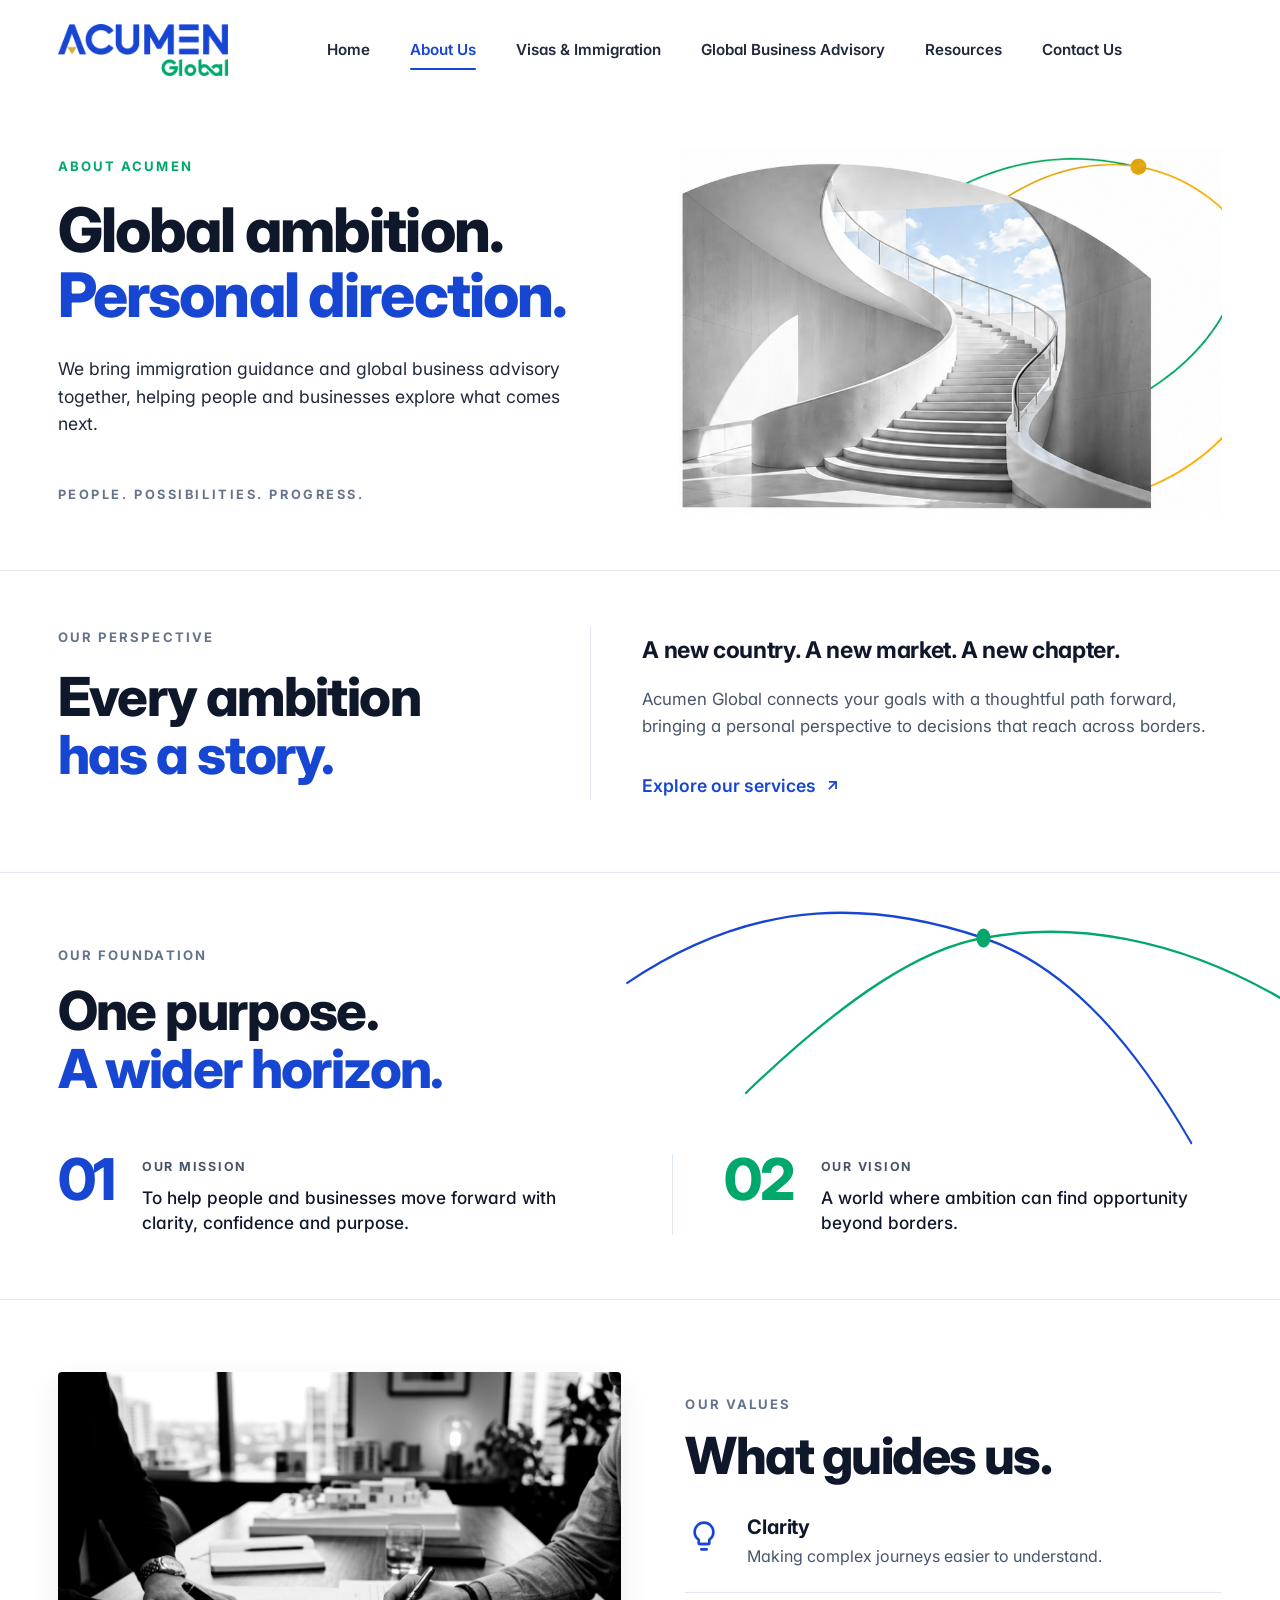
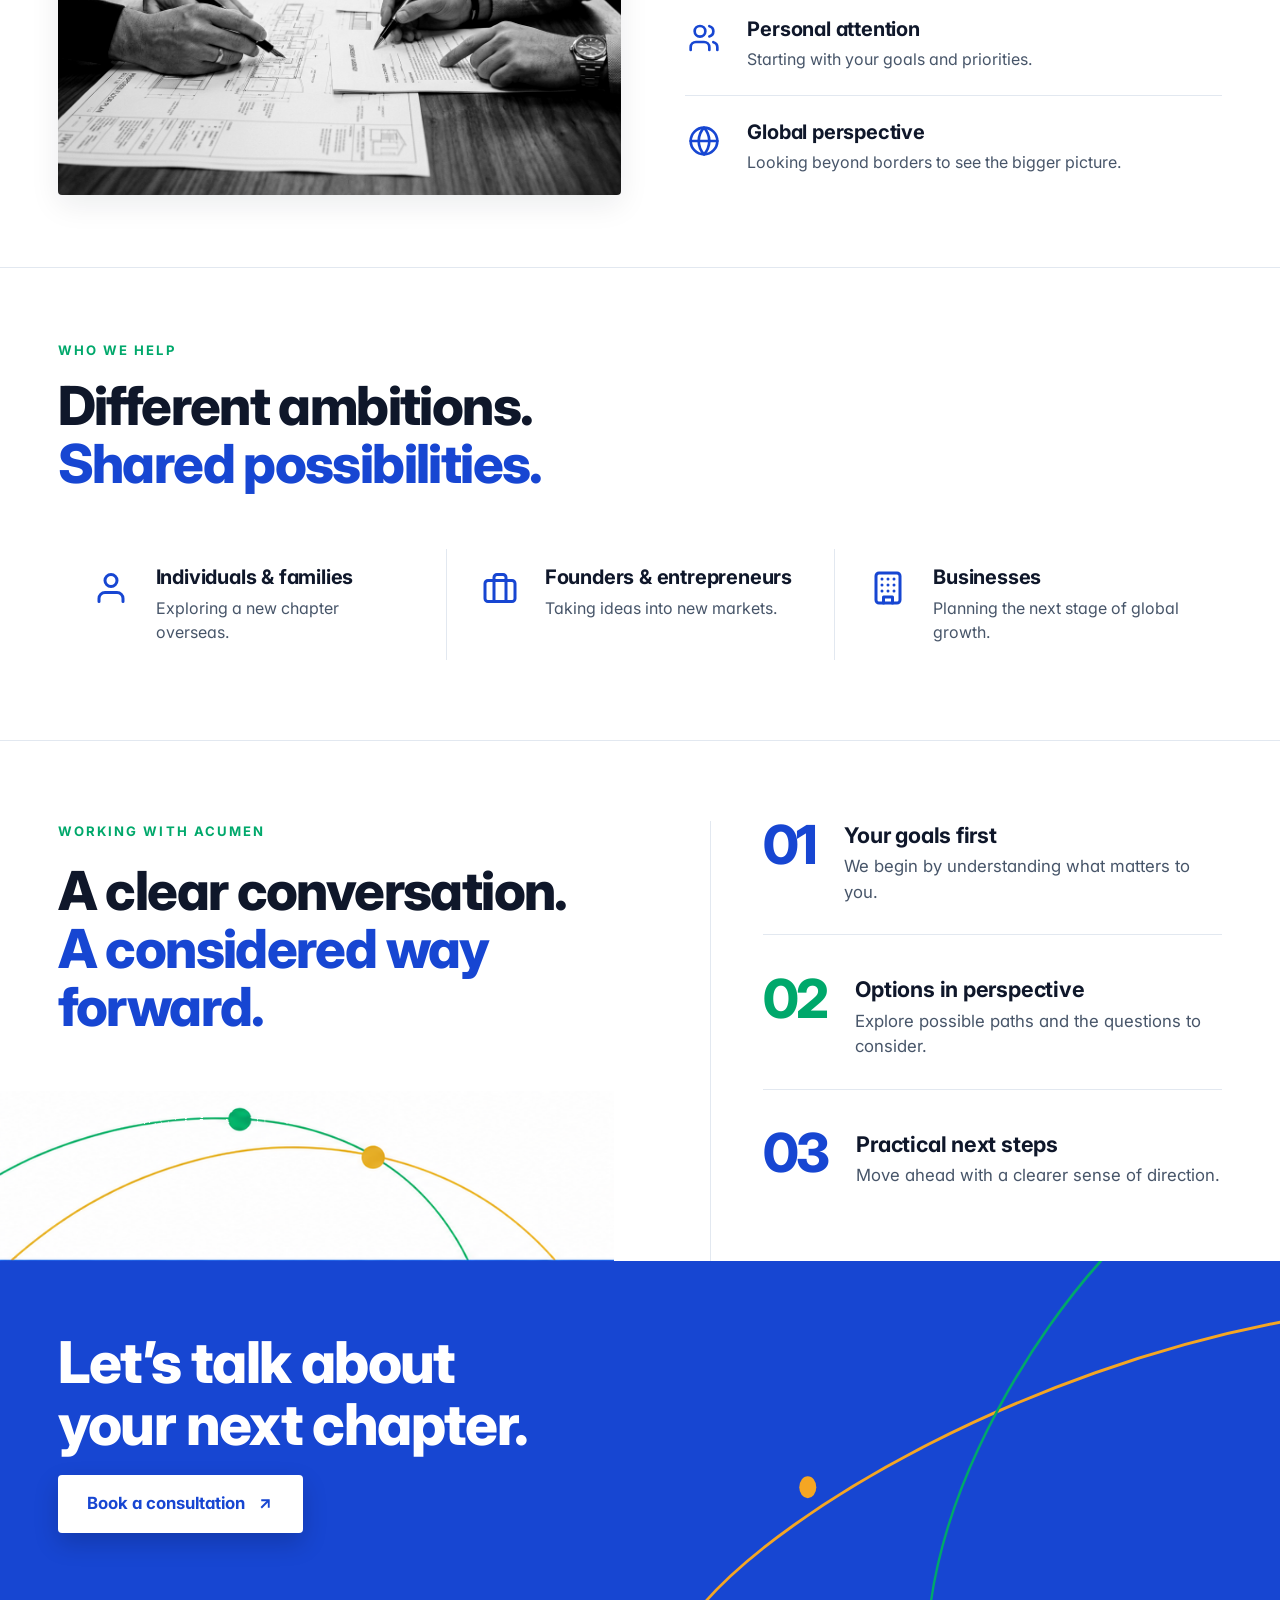
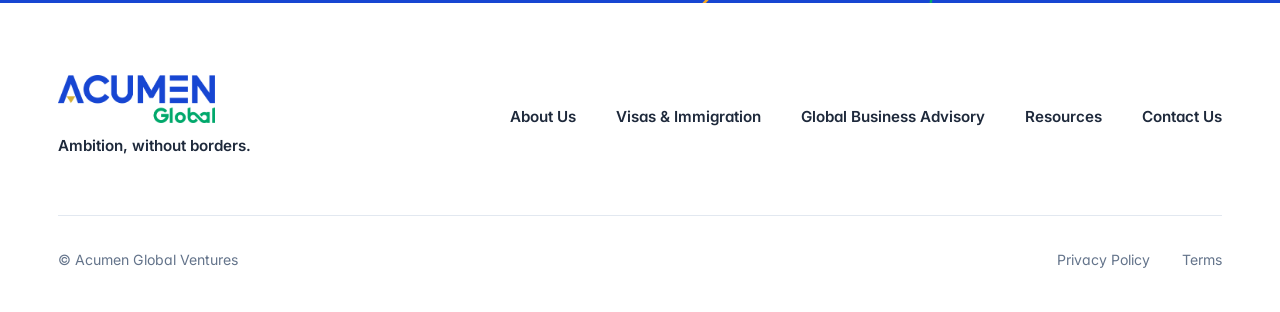
==== commit ac6e0479: "Refine CTA banner arcs, FAQ spacing, and unified footer across pages" ====
--- a/about.html
+++ b/about.html
@@ -369,12 +369,12 @@
   <!-- SECTION: CTA BANNER (LET'S TALK ABOUT YOUR NEXT CHAPTER) -->
   <section class="section-cta-banner">
     <div class="cta-banner-arcs">
-      <svg viewBox="0 0 1440 380" fill="none" xmlns="http://www.w3.org/2000/svg" preserveAspectRatio="none">
+      <svg viewBox="0 0 650 280" fill="none" xmlns="http://www.w3.org/2000/svg" preserveAspectRatio="none">
         <!-- Golden Orbit Arc with Node Dot exactly centered on the line -->
-        <path d="M 850 380 C 1020 220, 1200 120, 1440 50" stroke="#F5A623" stroke-width="2.5" stroke-linecap="round" fill="none"/>
-        <circle cx="1090" cy="198" r="8" fill="#F5A623"/>
+        <path d="M 40 280 C 130 200, 380 90, 650 50" stroke="#F5A623" stroke-width="2.5" stroke-linecap="round" fill="none"/>
+        <circle cx="150" cy="185" r="9" fill="#F5A623"/>
         <!-- Emerald Green Orbit Arc -->
-        <path d="M 1040 380 C 1150 260, 1280 180, 1440 140" stroke="#00A86B" stroke-width="2.5" stroke-linecap="round" fill="none"/>
+        <path d="M 280 280 C 300 170, 390 60, 460 0" stroke="#00A86B" stroke-width="2.5" stroke-linecap="round" fill="none"/>
       </svg>
     </div>
 
--- a/css/style.css
+++ b/css/style.css
@@ -1420,11 +1420,10 @@
 
 .cta-banner-arcs {
   position: absolute;
+  right: 0;
   top: 0;
-  left: 0;
-  right: 0;
   bottom: 0;
-  width: 100%;
+  width: clamp(520px, 48vw, 850px);
   height: 100%;
   pointer-events: none;
   z-index: 1;
@@ -3541,6 +3540,555 @@
   }
 }
 
-
-
-
+/* ==========================================================================
+   CONTACT US PAGE - EXACT MATCH STYLING
+   ========================================================================== */
+
+/* Hero Section */
+.contact-hero {
+  background-color: #FFFFFF;
+  padding: 3rem 0 0;
+  border-bottom: 1px solid #E2E8F0;
+  overflow: hidden;
+}
+
+.contact-hero-container {
+  display: flex;
+  align-items: flex-end;
+  justify-content: space-between;
+  max-width: 1280px;
+  margin: 0 auto;
+  padding: 0 clamp(1.5rem, 4.5vw, 5.5rem);
+  gap: 2rem;
+}
+
+.contact-hero-left {
+  flex: 1.1;
+  max-width: 580px;
+  padding: 1.5rem 0 3.5rem;
+}
+
+.contact-hero-kicker {
+  color: #00A86B;
+  font-size: 0.85rem;
+  font-weight: 700;
+  letter-spacing: 0.08em;
+  text-transform: uppercase;
+  margin-bottom: 1.15rem;
+  display: flex;
+  align-items: center;
+  gap: 0.5rem;
+}
+
+.contact-hero-title {
+  font-family: var(--font-heading);
+  font-size: clamp(2.2rem, 3.4vw, 3.1rem);
+  font-weight: 800;
+  line-height: 1.15;
+  color: #0F172A;
+  letter-spacing: -0.03em;
+  margin-bottom: 1.35rem;
+}
+
+.contact-hero-title .text-blue {
+  color: #1746D2;
+}
+
+.contact-hero-subtitle {
+  font-size: 1.1rem;
+  color: #475569;
+  line-height: 1.6;
+}
+
+.contact-hero-right {
+  flex: 1.25;
+  display: flex;
+  justify-content: flex-end;
+  align-items: flex-end;
+  margin-bottom: -1px;
+}
+
+.contact-hero-visual-wrapper {
+  width: 100%;
+  max-width: 640px;
+  display: flex;
+  justify-content: flex-end;
+  align-items: flex-end;
+}
+
+.contact-hero-visual-img {
+  width: 100%;
+  height: auto;
+  display: block;
+  object-fit: contain;
+  vertical-align: bottom;
+}
+
+/* Main Contact Section */
+.contact-main-section {
+  padding: 4.5rem 0 5rem;
+  background-color: #FFFFFF;
+}
+
+.contact-main-container {
+  display: grid;
+  grid-template-columns: 4.2fr 5.8fr;
+  gap: clamp(2.5rem, 5vw, 5.5rem);
+  align-items: flex-start;
+  max-width: 1280px;
+  margin: 0 auto;
+  padding: 0 clamp(1.5rem, 4.5vw, 5.5rem);
+}
+
+/* Left Column */
+.contact-left-col {
+  padding-right: 1rem;
+}
+
+.contact-section-tag {
+  display: flex;
+  align-items: center;
+  gap: 1rem;
+  margin-bottom: 1.25rem;
+}
+
+.contact-tag-text {
+  color: #00A86B;
+  font-size: 0.8rem;
+  font-weight: 700;
+  letter-spacing: 0.08em;
+  text-transform: uppercase;
+  white-space: nowrap;
+}
+
+.contact-tag-line {
+  flex: 1;
+  height: 1px;
+  background-color: #E2E8F0;
+}
+
+.contact-col-title {
+  font-family: var(--font-heading);
+  font-size: clamp(2rem, 3.2vw, 2.75rem);
+  font-weight: 800;
+  line-height: 1.15;
+  color: #0F172A;
+  letter-spacing: -0.025em;
+  margin-bottom: 1.15rem;
+}
+
+.contact-col-title .text-blue {
+  color: #1746D2;
+}
+
+.contact-col-desc {
+  font-size: 1.05rem;
+  color: #475569;
+  line-height: 1.6;
+  margin-bottom: 3rem;
+}
+
+.contact-service-block {
+  display: flex;
+  align-items: flex-start;
+  gap: 1.5rem;
+}
+
+.contact-service-icon {
+  flex-shrink: 0;
+  width: 48px;
+  height: 48px;
+  display: flex;
+  align-items: center;
+  justify-content: center;
+  margin-top: 0.2rem;
+}
+
+.contact-service-icon img {
+  width: 48px;
+  height: 48px;
+  object-fit: contain;
+}
+
+.contact-service-divider {
+  display: none;
+}
+
+.contact-service-text {
+  border-left: 1px solid #E2E8F0;
+  padding-left: 1.5rem;
+  flex: 1;
+}
+
+.contact-service-heading {
+  font-family: var(--font-heading);
+  font-size: 1.15rem;
+  font-weight: 700;
+  color: #0F172A;
+  margin-bottom: 0.4rem;
+}
+
+.contact-service-desc {
+  font-size: 0.95rem;
+  color: #475569;
+  line-height: 1.55;
+}
+
+.contact-service-separator {
+  height: 1px;
+  background-color: #E2E8F0;
+  margin: 2.25rem 0;
+}
+
+/* Right Column: Form Card */
+.contact-form-card {
+  background: #FFFFFF;
+  border: 1px solid #E2E8F0;
+  border-radius: 12px;
+  padding: clamp(1.75rem, 3.5vw, 2.75rem);
+  box-shadow: 0 4px 20px rgba(0, 0, 0, 0.02);
+}
+
+.contact-form-title {
+  font-family: var(--font-heading);
+  font-size: 1.65rem;
+  font-weight: 800;
+  color: #0F172A;
+  letter-spacing: -0.02em;
+  margin-bottom: 1.75rem;
+}
+
+.contact-form-row {
+  display: grid;
+  grid-template-columns: 1fr 1fr;
+  gap: 1.25rem;
+  margin-bottom: 1.25rem;
+}
+
+.contact-form-group {
+  display: flex;
+  flex-direction: column;
+  gap: 0.45rem;
+  margin-bottom: 1.25rem;
+}
+
+.contact-form-row .contact-form-group {
+  margin-bottom: 0;
+}
+
+.contact-label {
+  font-size: 0.88rem;
+  font-weight: 600;
+  color: #1E293B;
+}
+
+.contact-label .required {
+  color: #EF4444;
+}
+
+.contact-input,
+.contact-select,
+.contact-textarea {
+  width: 100%;
+  background: #F8FAFC;
+  border: 1px solid #E2E8F0;
+  border-radius: 6px;
+  padding: 0.8rem 1rem;
+  font-family: var(--font-body);
+  font-size: 0.95rem;
+  color: #0F172A;
+  transition: border-color 0.2s ease, box-shadow 0.2s ease, background 0.2s ease;
+  outline: none;
+}
+
+.contact-input::placeholder,
+.contact-textarea::placeholder {
+  color: #94A3B8;
+}
+
+.contact-input:focus,
+.contact-select:focus,
+.contact-textarea:focus {
+  border-color: #1746D2;
+  box-shadow: 0 0 0 3px rgba(23, 70, 210, 0.12);
+  background: #FFFFFF;
+}
+
+.contact-select-wrap {
+  position: relative;
+}
+
+.contact-select-wrap select {
+  appearance: none;
+  -webkit-appearance: none;
+  -moz-appearance: none;
+  background-image: url("data:image/svg+xml,%3Csvg xmlns='http://www.w3.org/2000/svg' width='14' height='14' viewBox='0 0 24 24' fill='none' stroke='%2364748B' stroke-width='2' stroke-linecap='round' stroke-linejoin='round'%3E%3Cpolyline points='6 9 12 15 18 9'%3E%3C/polyline%3E%3C/svg%3E");
+  background-repeat: no-repeat;
+  background-position: right 1rem center;
+  padding-right: 2.5rem;
+  cursor: pointer;
+}
+
+.contact-textarea {
+  resize: vertical;
+  min-height: 110px;
+}
+
+.contact-checkbox-group {
+  margin: 1.5rem 0 1.75rem;
+}
+
+.contact-checkbox-label {
+  display: flex;
+  align-items: flex-start;
+  gap: 0.65rem;
+  font-size: 0.88rem;
+  color: #475569;
+  cursor: pointer;
+  line-height: 1.45;
+}
+
+.contact-checkbox-label input[type="checkbox"] {
+  width: 17px;
+  height: 17px;
+  accent-color: #1746D2;
+  margin-top: 2px;
+  flex-shrink: 0;
+  cursor: pointer;
+}
+
+.contact-privacy-link {
+  color: #1746D2;
+  text-decoration: underline;
+  font-weight: 500;
+}
+
+.btn-contact-submit {
+  width: 100%;
+  display: flex;
+  align-items: center;
+  justify-content: center;
+  gap: 0.5rem;
+  background-color: #1746D2;
+  color: #FFFFFF;
+  font-family: var(--font-heading);
+  font-size: 1.05rem;
+  font-weight: 600;
+  padding: 0.95rem 1.5rem;
+  border: none;
+  border-radius: 6px;
+  cursor: pointer;
+  transition: background-color 0.2s ease, transform 0.2s ease, box-shadow 0.2s ease;
+  box-shadow: 0 4px 14px rgba(23, 70, 210, 0.25);
+}
+
+.btn-contact-submit:hover {
+  background-color: #0D2C8A;
+  transform: translateY(-1px);
+  box-shadow: 0 6px 20px rgba(23, 70, 210, 0.35);
+}
+
+.btn-contact-submit svg {
+  width: 18px;
+  height: 18px;
+  transition: transform 0.2s ease;
+}
+
+.btn-contact-submit:hover svg {
+  transform: translate(2px, -2px);
+}
+
+.contact-required-note {
+  font-size: 0.8rem;
+  color: #94A3B8;
+  margin-top: 1rem;
+  text-align: right;
+}
+
+/* FAQ Section */
+.contact-faq-section {
+  padding: clamp(4.5rem, 6vw, 6.5rem) 0;
+  border-top: 1px solid #E2E8F0;
+  background-color: #FFFFFF;
+}
+
+.contact-faq-header {
+  margin-bottom: 2.75rem;
+}
+
+.contact-faq-title {
+  font-family: var(--font-heading);
+  font-size: clamp(2.2rem, 3.4vw, 2.9rem);
+  font-weight: 800;
+  color: #0F172A;
+  letter-spacing: -0.025em;
+  margin-top: 0.75rem;
+}
+
+.contact-faq-title .text-blue {
+  color: #1746D2;
+}
+
+.contact-faq-accordion {
+  border-top: 1px solid #E2E8F0;
+}
+
+.contact-faq-item {
+  border-bottom: 1px solid #E2E8F0;
+}
+
+.contact-faq-question {
+  width: 100%;
+  display: flex;
+  align-items: center;
+  justify-content: space-between;
+  padding: 1.5rem 0;
+  background: none;
+  border: none;
+  text-align: left;
+  cursor: pointer;
+  font-family: var(--font-heading);
+  font-size: 1.18rem;
+  font-weight: 700;
+  color: #0F172A;
+  transition: color 0.2s ease;
+}
+
+.contact-faq-question:hover {
+  color: #1746D2;
+}
+
+.contact-faq-toggle {
+  font-size: 1.6rem;
+  font-weight: 400;
+  color: #1746D2;
+  line-height: 1;
+  transition: transform 0.3s cubic-bezier(0.4, 0, 0.2, 1);
+}
+
+.contact-faq-item.active .contact-faq-toggle {
+  transform: rotate(45deg);
+}
+
+.contact-faq-answer {
+  max-height: 0;
+  overflow: hidden;
+  transition: max-height 0.35s cubic-bezier(0.4, 0, 0.2, 1);
+}
+
+.contact-faq-item.active .contact-faq-answer {
+  max-height: 300px;
+  padding-bottom: 1.5rem;
+}
+
+.contact-faq-answer p {
+  font-size: 1.02rem;
+  color: #475569;
+  line-height: 1.7;
+}
+
+/* Blue CTA Banner */
+.contact-cta-banner {
+  background-color: #1746D2;
+  position: relative;
+  overflow: hidden;
+  padding: clamp(4.5rem, 6vw, 6.25rem) 0;
+  display: flex;
+  align-items: center;
+  width: 100%;
+}
+
+.contact-cta-container {
+  display: flex;
+  align-items: center;
+  justify-content: space-between;
+  position: relative;
+  max-width: 1280px;
+  margin: 0 auto;
+  padding: 0 clamp(1.5rem, 4.5vw, 5.5rem);
+  width: 100%;
+  z-index: 2;
+}
+
+.contact-cta-content {
+  position: relative;
+  z-index: 3;
+  max-width: 650px;
+}
+
+.contact-cta-title {
+  font-family: var(--font-heading);
+  font-size: clamp(2.4rem, 3.8vw, 3.25rem);
+  font-weight: 800;
+  line-height: 1.12;
+  color: #FFFFFF;
+  letter-spacing: -0.028em;
+  margin-bottom: 0.85rem;
+}
+
+.contact-cta-subtitle {
+  font-family: var(--font-heading);
+  font-size: clamp(1.1rem, 1.35vw, 1.25rem);
+  color: rgba(255, 255, 255, 0.9);
+  font-weight: 400;
+  line-height: 1.5;
+}
+
+.contact-cta-arcs-wrap {
+  position: absolute;
+  right: 0;
+  top: 0;
+  bottom: 0;
+  width: clamp(520px, 48vw, 850px);
+  height: 100%;
+  pointer-events: none;
+  z-index: 1;
+  overflow: hidden;
+}
+
+.contact-cta-svg {
+  width: 100%;
+  height: 100%;
+  display: block;
+}
+
+/* Responsive Media Queries for Contact Page */
+@media (max-width: 991px) {
+  .contact-hero-container {
+    flex-direction: column;
+    align-items: flex-start;
+  }
+  .contact-hero-left {
+    max-width: 100%;
+    padding-bottom: 1rem;
+  }
+  .contact-hero-right {
+    width: 100%;
+    justify-content: center;
+  }
+  .contact-main-container {
+    grid-template-columns: 1fr;
+    gap: 3.5rem;
+  }
+  .contact-left-col {
+    padding-right: 0;
+  }
+  .contact-cta-arcs-wrap {
+    opacity: 0.35;
+  }
+}
+
+@media (max-width: 640px) {
+  .contact-form-row {
+    grid-template-columns: 1fr;
+    gap: 1.25rem;
+  }
+  .contact-form-card {
+    padding: 1.5rem 1.25rem;
+  }
+}
+
+
+
+
+
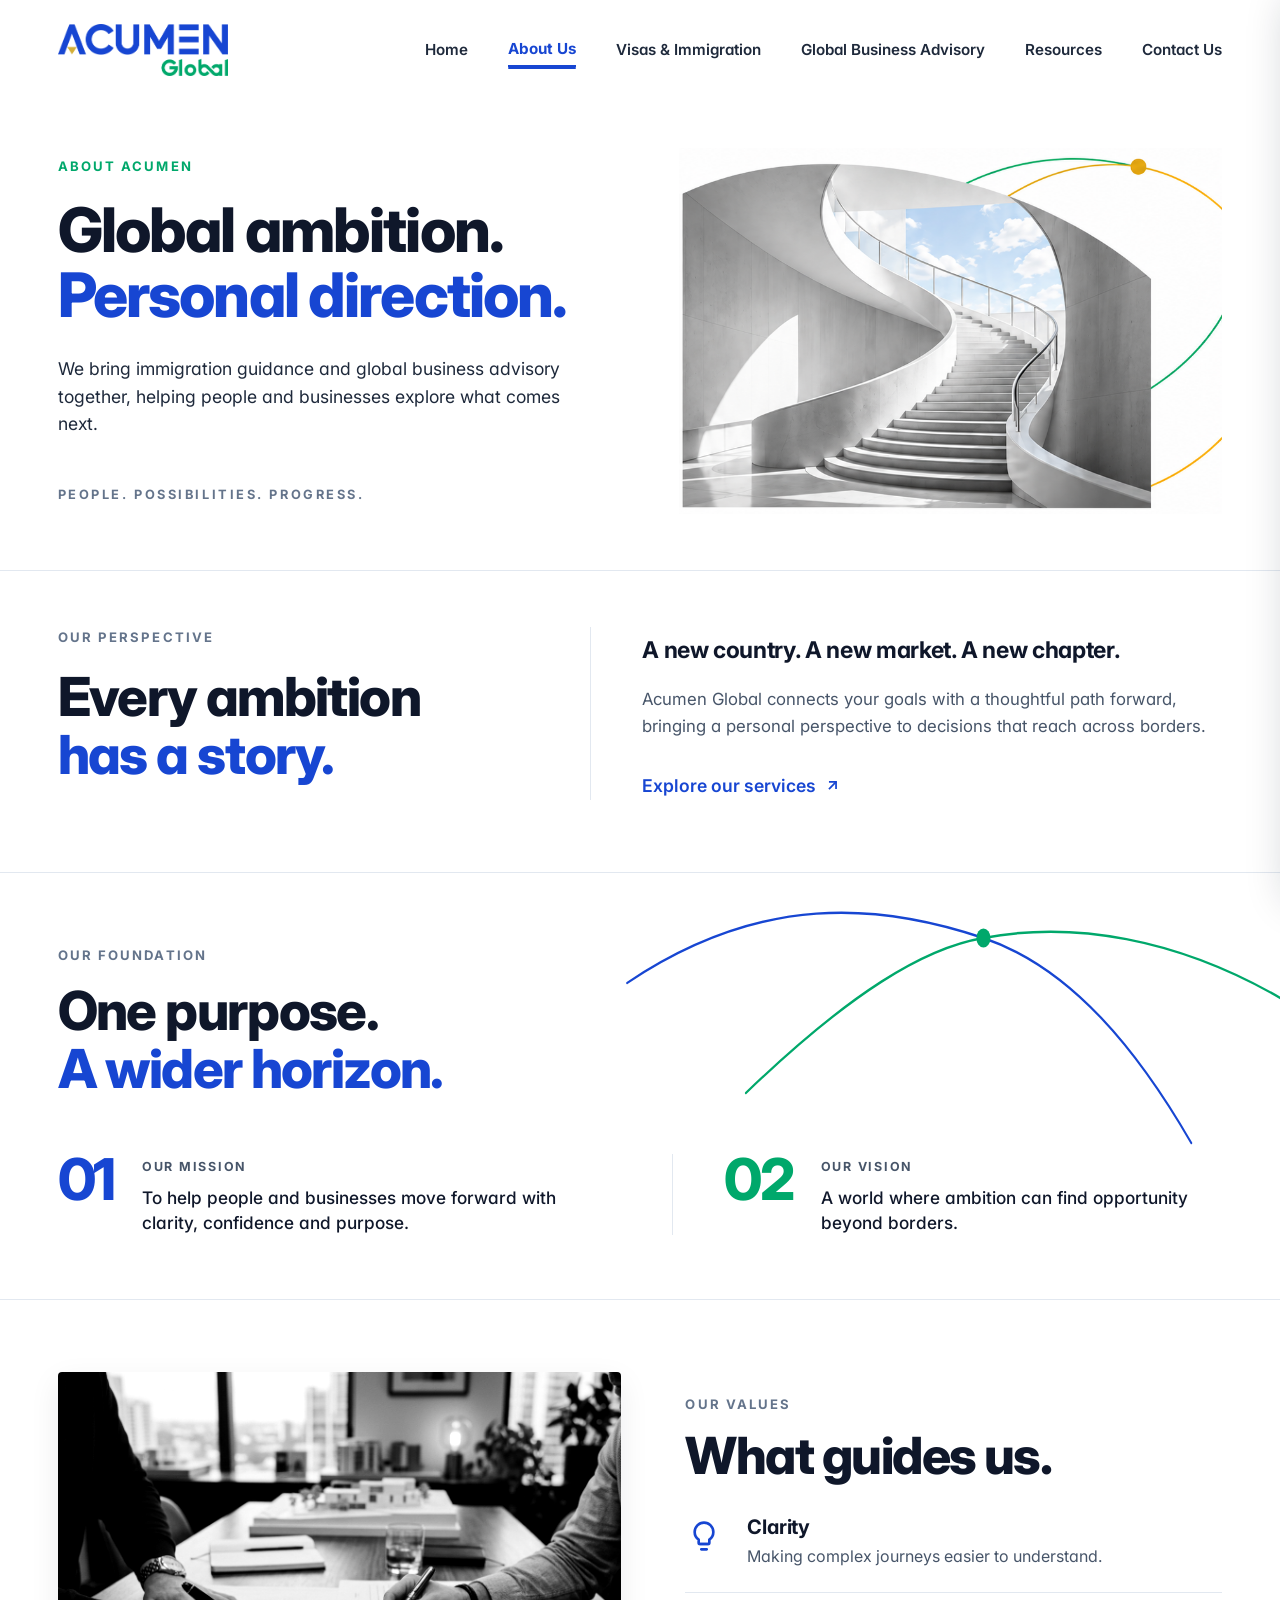
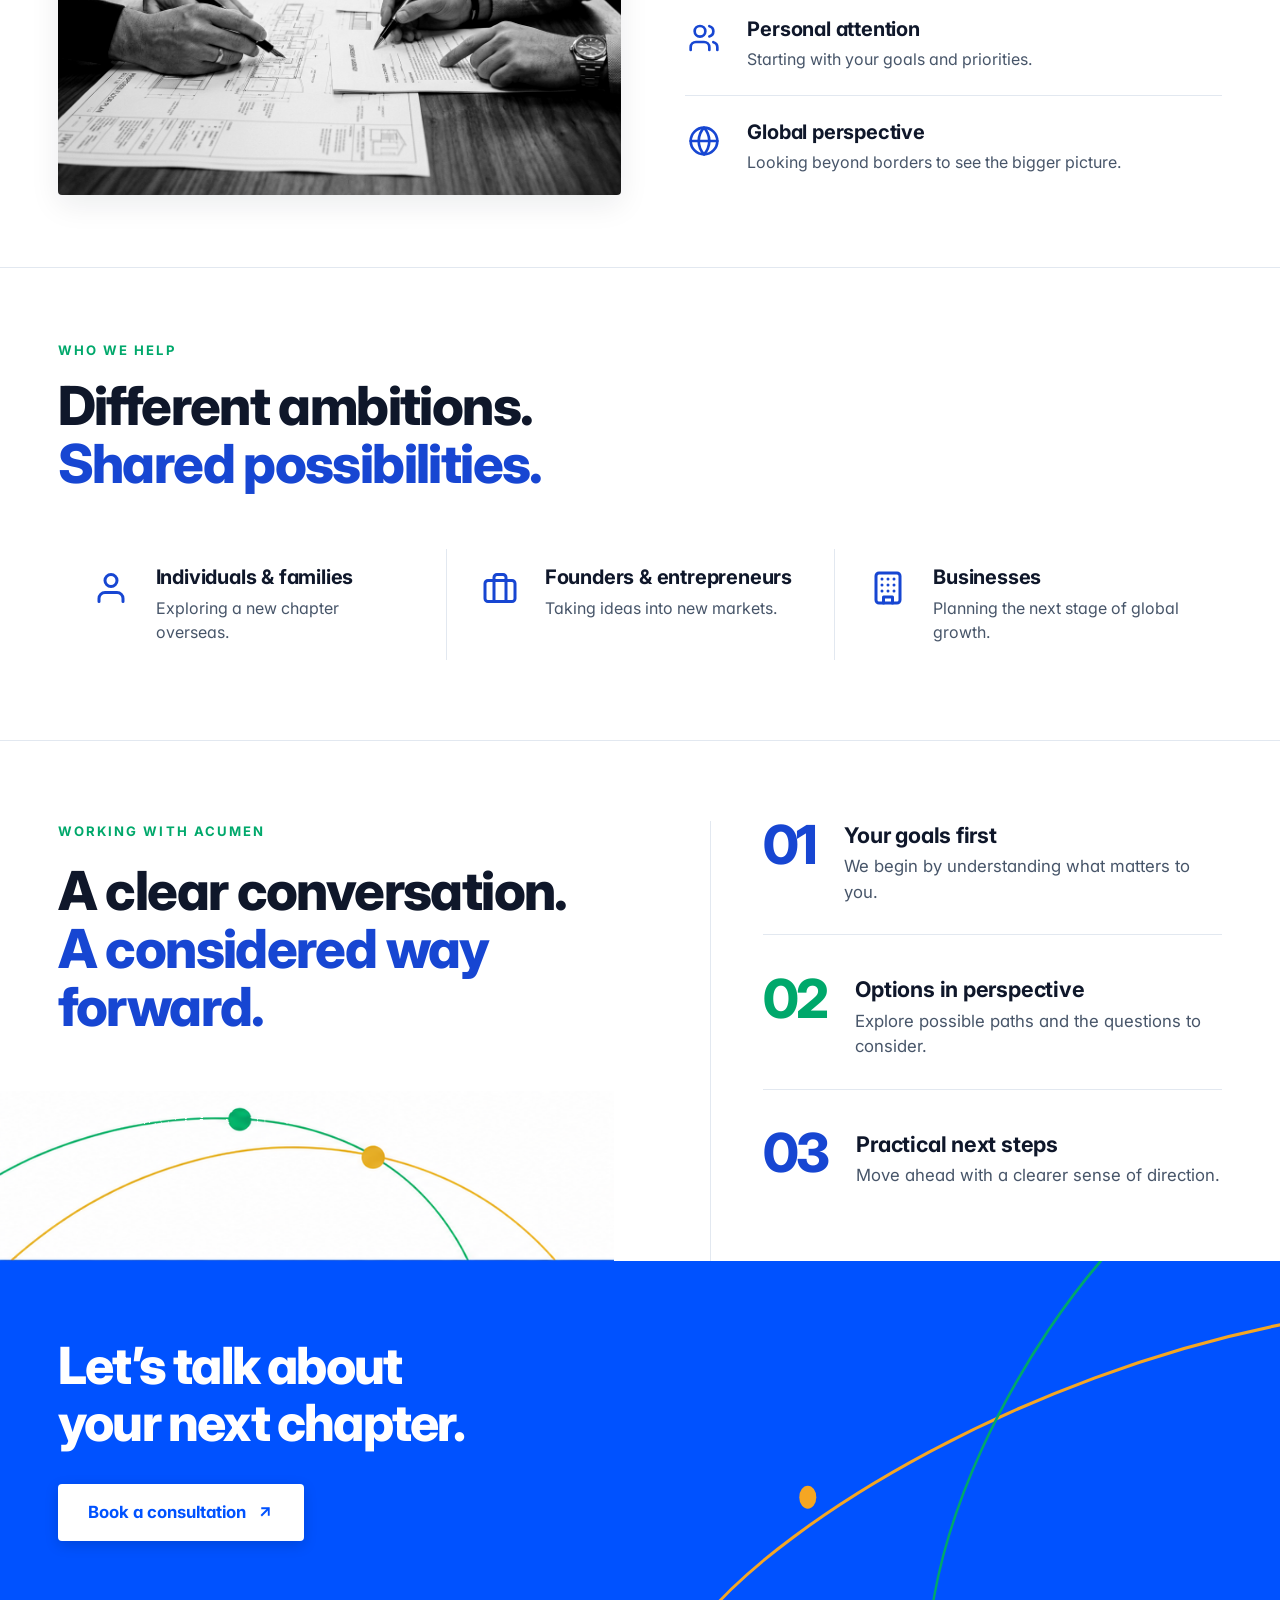
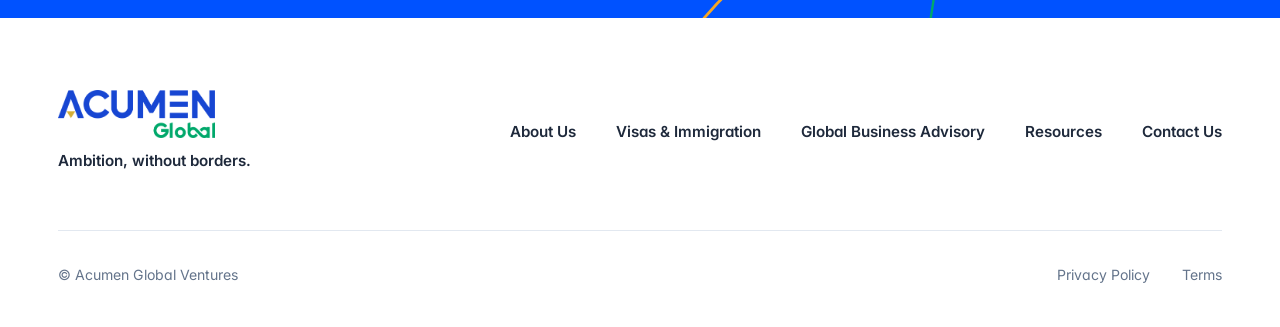
==== commit c3617439: "Setup and polish mobile hamburger burger menu and navigation drawer across all pages" ====
--- a/about.html
+++ b/about.html
@@ -42,22 +42,40 @@
   <!-- Mobile Navigation Drawer -->
   <div class="mobile-drawer-overlay"></div>
   <aside class="mobile-drawer" aria-label="Mobile Navigation Drawer">
-    <div>
+    <div class="mobile-drawer-top">
       <div class="mobile-drawer-header">
-        <img src="logo-primary-2026-09-17.png" alt="Acumen Global" style="height: 42px;">
-        <button class="mobile-drawer-close" aria-label="Close Menu" style="background:none; border:none; cursor:pointer; font-size: 1.5rem;">✕</button>
+        <img src="logo-primary-2026-09-17.png" alt="Acumen Global">
+        <button class="mobile-drawer-close" aria-label="Close Menu">✕</button>
       </div>
       <nav class="mobile-nav-links">
-        <a href="index.html" class="mobile-nav-link">Home</a>
-        <a href="about.html" class="mobile-nav-link active">About Us</a>
-        <a href="visas.html" class="mobile-nav-link">Visas & Immigration</a>
-        <a href="business.html" class="mobile-nav-link">Global Business Advisory</a>
-        <a href="resources.html" class="mobile-nav-link">Resources</a>
-        <a href="contact.html" class="mobile-nav-link">Contact Us</a>
+        <a href="index.html" class="mobile-nav-link">
+          <span>Home</span>
+          <svg viewBox="0 0 24 24" fill="none" stroke="currentColor" stroke-width="2.5"><polyline points="9 18 15 12 9 6"/></svg>
+        </a>
+        <a href="about.html" class="mobile-nav-link active">
+          <span>About Us</span>
+          <svg viewBox="0 0 24 24" fill="none" stroke="currentColor" stroke-width="2.5"><polyline points="9 18 15 12 9 6"/></svg>
+        </a>
+        <a href="visas.html" class="mobile-nav-link">
+          <span>Visas &amp; Immigration</span>
+          <svg viewBox="0 0 24 24" fill="none" stroke="currentColor" stroke-width="2.5"><polyline points="9 18 15 12 9 6"/></svg>
+        </a>
+        <a href="business.html" class="mobile-nav-link">
+          <span>Global Business Advisory</span>
+          <svg viewBox="0 0 24 24" fill="none" stroke="currentColor" stroke-width="2.5"><polyline points="9 18 15 12 9 6"/></svg>
+        </a>
+        <a href="resources.html" class="mobile-nav-link">
+          <span>Resources</span>
+          <svg viewBox="0 0 24 24" fill="none" stroke="currentColor" stroke-width="2.5"><polyline points="9 18 15 12 9 6"/></svg>
+        </a>
+        <a href="contact.html" class="mobile-nav-link">
+          <span>Contact Us</span>
+          <svg viewBox="0 0 24 24" fill="none" stroke="currentColor" stroke-width="2.5"><polyline points="9 18 15 12 9 6"/></svg>
+        </a>
       </nav>
     </div>
-    <div>
-      <a href="visas.html#assessment" class="btn btn-outline btn-block" style="margin-bottom: 0.75rem;">Check Eligibility</a>
+    <div class="mobile-drawer-bottom">
+      <a href="visas.html#assessment" class="btn btn-outline btn-block">Check Eligibility</a>
       <button class="btn btn-primary btn-block" data-modal-target="modal-consultation">Book Consultation</button>
     </div>
   </aside>
--- a/css/style.css
+++ b/css/style.css
@@ -352,6 +352,45 @@
   width: 100%;
 }
 
+/* Mobile Hamburger Button */
+.mobile-toggle {
+  display: none;
+  align-items: center;
+  justify-content: center;
+  width: 44px;
+  height: 44px;
+  padding: 0;
+  background: #FFFFFF;
+  border: 1.5px solid #E2E8F0;
+  border-radius: 10px;
+  color: #0F172A;
+  cursor: pointer;
+  outline: none;
+  transition: all 0.2s cubic-bezier(0.16, 1, 0.3, 1);
+  box-shadow: 0 1px 3px rgba(15, 23, 42, 0.06);
+}
+
+.mobile-toggle:hover {
+  background: #F8FAFC;
+  border-color: #1746D2;
+  color: #1746D2;
+  transform: translateY(-1px);
+  box-shadow: 0 4px 12px rgba(23, 70, 210, 0.12);
+}
+
+.mobile-toggle:active {
+  transform: scale(0.95);
+}
+
+.mobile-toggle svg {
+  width: 24px;
+  height: 24px;
+  stroke: currentColor;
+  stroke-width: 2.2;
+  stroke-linecap: round;
+  transition: transform 0.2s ease;
+}
+
 /* ==========================================================================
    HERO SECTION (FULL SCREEN WIDTH REPLICA)
    ========================================================================== */
@@ -397,6 +436,7 @@
   text-transform: uppercase;
   margin-bottom: 1.25rem;
   display: block;
+  animation: heroFadeSlideUp 0.8s cubic-bezier(0.16, 1, 0.3, 1) both;
 }
 
 .hero-main-heading {
@@ -407,6 +447,7 @@
   letter-spacing: -0.028em;
   color: #0A0F1D;
   margin-bottom: 1.5rem;
+  animation: heroFadeSlideUp 0.8s cubic-bezier(0.16, 1, 0.3, 1) 0.1s both;
 }
 
 .hero-main-heading .text-blue {
@@ -420,6 +461,7 @@
   line-height: 1.55;
   margin-bottom: 2.25rem;
   max-width: 520px;
+  animation: heroFadeSlideUp 0.8s cubic-bezier(0.16, 1, 0.3, 1) 0.2s both;
 }
 
 .hero-buttons-row {
@@ -427,6 +469,7 @@
   align-items: center;
   gap: 2.25rem;
   margin-bottom: 4rem;
+  animation: heroFadeSlideUp 0.8s cubic-bezier(0.16, 1, 0.3, 1) 0.3s both;
 }
 
 .btn-hero-solid {
@@ -483,12 +526,18 @@
 .btn-hero-text-link svg {
   width: 16px;
   height: 16px;
+  transition: transform 0.25s ease;
+}
+
+.btn-hero-text-link:hover svg {
+  transform: translate(2px, -2px);
 }
 
 /* Pathways Bar */
 .hero-pathways-bar {
   border-top: none;
   padding-top: 0;
+  animation: heroFadeSlideUp 0.8s cubic-bezier(0.16, 1, 0.3, 1) 0.4s both;
 }
 
 .pathways-title-line {
@@ -525,6 +574,36 @@
   letter-spacing: 0.05em;
 }
 
+.pathways-country-list span:not(.slash) {
+  transition: color 0.25s cubic-bezier(0.16, 1, 0.3, 1), transform 0.25s cubic-bezier(0.16, 1, 0.3, 1), text-shadow 0.25s ease;
+  display: inline-block;
+  cursor: pointer;
+  position: relative;
+}
+
+.pathways-country-list span:not(.slash)::after {
+  content: '';
+  position: absolute;
+  bottom: -3px;
+  left: 0;
+  width: 100%;
+  height: 2px;
+  background: #1746D2;
+  transform: scaleX(0);
+  transform-origin: center;
+  transition: transform 0.25s cubic-bezier(0.16, 1, 0.3, 1);
+  border-radius: 1px;
+}
+
+.pathways-country-list span:not(.slash):hover {
+  color: #1746D2;
+  transform: translateY(-2px);
+}
+
+.pathways-country-list span:not(.slash):hover::after {
+  transform: scaleX(1);
+}
+
 .pathways-country-list .slash {
   color: #94A3B8;
   font-weight: 400;
@@ -537,6 +616,19 @@
   justify-content: center;
   align-items: center;
   width: 100%;
+  animation: heroFadeScaleIn 1s cubic-bezier(0.16, 1, 0.3, 1) 0.15s both;
+}
+
+/* Interactive Global Flight & Constellation Particle Canvas */
+.hero-constellation-canvas {
+  position: absolute;
+  top: -12%;
+  left: -20%;
+  width: 140%;
+  height: 124%;
+  pointer-events: none;
+  z-index: 1;
+  opacity: 0.85;
 }
 
 .hero-globe-wrapper {
@@ -544,6 +636,8 @@
   display: inline-block;
   width: 100%;
   max-width: 760px;
+  z-index: 2;
+  transform-style: preserve-3d;
 }
 
 .globe-golden-swoosh {
@@ -554,33 +648,76 @@
   height: 115%;
   pointer-events: none;
   z-index: 6;
+  animation: swooshAmbientGlow 6s ease-in-out infinite alternate;
+}
+
+.swoosh-marker {
+  filter: drop-shadow(0 0 4px rgba(212, 175, 55, 0.6));
 }
 
 .hero-visual-globe-img {
   width: 100%;
   height: auto;
   display: block;
-  filter: drop-shadow(0 30px 60px rgba(0, 0, 0, 0.14));
-}
-
-/* Callout Badges with Pointer Lines */
+  filter: drop-shadow(0 20px 45px rgba(0, 0, 0, 0.12));
+  transform-origin: center;
+  transition: transform 0.4s ease, filter 0.4s ease;
+}
+
+.hero-globe-wrapper:hover .hero-visual-globe-img {
+  filter: drop-shadow(0 24px 50px rgba(23, 70, 210, 0.16));
+}
+
+@keyframes heroFadeSlideUp {
+  0% {
+    opacity: 0;
+    transform: translateY(24px);
+  }
+  100% {
+    opacity: 1;
+    transform: translateY(0);
+  }
+}
+
+@keyframes heroFadeScaleIn {
+  0% {
+    opacity: 0;
+    transform: translateY(22px) scale(0.95);
+  }
+  100% {
+    opacity: 1;
+    transform: translateY(0) scale(1);
+  }
+}
+
+/* Callout Badges with Floating Animation & Radar Dots */
 .callout-badge {
   position: absolute;
-  background: #FFFFFF;
-  border-radius: 8px;
-  padding: 0.65rem 1.15rem;
-  box-shadow: 0 10px 30px rgba(0, 0, 0, 0.08);
+  background: rgba(255, 255, 255, 0.95);
+  border-radius: 10px;
+  padding: 0.75rem 1.25rem;
+  box-shadow: 0 12px 32px rgba(10, 17, 40, 0.08), 0 2px 6px rgba(23, 70, 210, 0.04);
   border: 1px solid rgba(226, 232, 240, 0.9);
   font-family: var(--font-heading);
   z-index: 15;
   white-space: nowrap;
+  transition: transform 0.35s cubic-bezier(0.16, 1, 0.3, 1), box-shadow 0.35s ease, border-color 0.35s ease;
+  backdrop-filter: blur(12px);
+  -webkit-backdrop-filter: blur(12px);
+  cursor: default;
+}
+
+.callout-badge:hover {
+  transform: translateY(-6px) scale(1.05) !important;
+  box-shadow: 0 20px 45px rgba(23, 70, 210, 0.2), 0 0 15px rgba(23, 70, 210, 0.1);
+  border-color: rgba(23, 70, 210, 0.4);
 }
 
 .callout-badge .badge-text {
   display: flex;
   flex-direction: column;
-  gap: 1px;
-  font-size: 0.85rem;
+  gap: 2px;
+  font-size: 0.88rem;
   font-weight: 700;
   color: #0F172A;
   line-height: 1.25;
@@ -616,6 +753,10 @@
   transform: translateY(-50%);
   width: 36px;
   height: 20px;
+}
+
+.badge-line-svg circle {
+  fill: #1746D2;
 }
 
 /* ==========================================================================
@@ -704,17 +845,22 @@
   font-weight: 600;
   font-size: 1.08rem;
   text-decoration: none;
-  transition: all var(--transition-fast);
+  transition: color var(--transition-fast), transform var(--transition-fast);
 }
 
 .perspective-link:hover {
   color: #0D2C8A;
-  transform: translateX(3px);
+  transform: translateX(4px);
 }
 
 .perspective-link svg {
   width: 17px;
   height: 17px;
+  transition: transform var(--transition-fast);
+}
+
+.perspective-link:hover svg {
+  transform: translate(2px, -2px);
 }
 
 .perspective-orbit-arcs {
@@ -797,6 +943,11 @@
   line-height: 1;
   margin-bottom: 0.85rem;
   letter-spacing: -0.02em;
+  transition: transform 0.3s cubic-bezier(0.16, 1, 0.3, 1);
+}
+
+.pathway-row:hover .pathway-num {
+  transform: scale(1.05) translateX(2px);
 }
 
 .pathway-num.text-blue {
@@ -846,13 +997,15 @@
   font-size: 0.92rem;
   font-weight: 600;
   background: #FFFFFF;
-  transition: all var(--transition-fast);
-  cursor: default;
+  transition: all 0.25s cubic-bezier(0.16, 1, 0.3, 1);
+  cursor: pointer;
 }
 
 .pathway-pill:hover {
   background: #1746D2;
   color: #FFFFFF;
+  transform: translateY(-2px);
+  box-shadow: 0 6px 16px rgba(23, 70, 210, 0.25);
 }
 
 .pathway-link {
@@ -864,17 +1017,22 @@
   font-weight: 600;
   font-size: 1.1rem;
   text-decoration: none;
-  transition: all var(--transition-fast);
+  transition: color var(--transition-fast), transform var(--transition-fast);
 }
 
 .pathway-link:hover {
   color: #0D2C8A;
-  transform: translateX(3px);
+  transform: translateX(4px);
 }
 
 .pathway-link svg {
   width: 17px;
   height: 17px;
+  transition: transform var(--transition-fast);
+}
+
+.pathway-link:hover svg {
+  transform: translate(2px, -2px);
 }
 
 .pathway-visual {
@@ -883,9 +1041,15 @@
 
 .pathway-image-box {
   position: relative;
-  border-radius: 4px;
+  border-radius: 6px;
   overflow: hidden;
   box-shadow: 0 16px 40px rgba(0, 0, 0, 0.08);
+  transition: box-shadow 0.4s cubic-bezier(0.16, 1, 0.3, 1), transform 0.4s cubic-bezier(0.16, 1, 0.3, 1);
+}
+
+.pathway-image-box:hover {
+  box-shadow: 0 24px 50px rgba(10, 17, 40, 0.16);
+  transform: translateY(-3px);
 }
 
 .pathway-img {
@@ -895,11 +1059,12 @@
   object-fit: cover;
   display: block;
   filter: grayscale(100%) contrast(108%);
-  transition: transform var(--transition-normal);
+  transition: transform 0.7s cubic-bezier(0.16, 1, 0.3, 1), filter 0.4s ease;
 }
 
 .pathway-image-box:hover .pathway-img {
-  transform: scale(1.02);
+  transform: scale(1.04);
+  filter: grayscale(85%) contrast(112%);
 }
 
 .corner-triangle-blue {
@@ -911,6 +1076,11 @@
   background: #1746D2;
   clip-path: polygon(0 0, 100% 0, 100% 100%);
   z-index: 2;
+  transition: transform 0.3s cubic-bezier(0.16, 1, 0.3, 1);
+}
+
+.pathway-image-box:hover .corner-triangle-blue {
+  transform: scale(1.08);
 }
 
 .pathway-divider-line {
@@ -997,6 +1167,7 @@
   background: #E2E8F0;
   height: 85%;
   align-self: center;
+  transition: opacity 0.3s ease;
 }
 
 .landmark-card {
@@ -1004,16 +1175,18 @@
   flex-direction: column;
   align-items: center;
   justify-content: flex-end;
-  padding: 1.75rem 1rem 1.25rem 1rem;
+  padding: 2rem 1rem 1.4rem 1rem;
   text-decoration: none;
   position: relative;
-  transition: all var(--transition-normal);
+  transition: transform 0.35s cubic-bezier(0.16, 1, 0.3, 1), background-color 0.35s ease, box-shadow 0.35s ease;
   text-align: center;
-  border-radius: 8px;
+  border-radius: 12px;
 }
 
 .landmark-card:hover {
-  background: rgba(23, 70, 210, 0.02);
+  background: rgba(23, 70, 210, 0.035);
+  transform: translateY(-8px);
+  box-shadow: 0 14px 30px rgba(23, 70, 210, 0.08);
 }
 
 .landmark-icon-wrap {
@@ -1022,11 +1195,11 @@
   align-items: flex-end;
   justify-content: center;
   margin-bottom: 1.25rem;
-  transition: transform var(--transition-normal);
+  transition: transform 0.4s cubic-bezier(0.16, 1, 0.3, 1);
 }
 
 .landmark-card:hover .landmark-icon-wrap {
-  transform: translateY(-6px);
+  transform: translateY(-8px) scale(1.08);
 }
 
 .landmark-svg,
@@ -1036,6 +1209,11 @@
   max-width: 90px;
   object-fit: contain;
   display: block;
+  transition: filter 0.3s ease;
+}
+
+.landmark-card:hover .landmark-img {
+  filter: drop-shadow(0 8px 16px rgba(23, 70, 210, 0.18));
 }
 
 .landmark-name-row {
@@ -1046,7 +1224,7 @@
   font-size: 1.05rem;
   font-weight: 700;
   color: #0F172A;
-  transition: color var(--transition-fast);
+  transition: color var(--transition-fast), transform var(--transition-fast);
 }
 
 .landmark-card:hover .landmark-name-row {
@@ -1057,11 +1235,11 @@
   width: 15px;
   height: 15px;
   stroke: #1746D2;
-  transition: transform var(--transition-fast);
+  transition: transform 0.25s cubic-bezier(0.16, 1, 0.3, 1);
 }
 
 .landmark-card:hover .landmark-arrow {
-  transform: translate(2px, -2px);
+  transform: translate(3px, -3px);
 }
 
 .landmark-active-bar {
@@ -1073,6 +1251,12 @@
   height: 2.5px;
   background: #D4AF37;
   border-radius: 2px;
+  transition: width 0.35s cubic-bezier(0.16, 1, 0.3, 1), transform 0.35s cubic-bezier(0.16, 1, 0.3, 1);
+}
+
+.landmark-card:hover .landmark-active-bar {
+  width: 58px;
+  transform: translateX(-50%) scaleY(1.3);
 }
 
 /* ==========================================================================
@@ -1135,6 +1319,14 @@
 
 .step-card {
   position: relative;
+  padding: 1.25rem;
+  border-radius: 12px;
+  transition: transform 0.35s cubic-bezier(0.16, 1, 0.3, 1), background-color 0.3s ease;
+}
+
+.step-card:hover {
+  transform: translateY(-6px);
+  background: rgba(23, 70, 210, 0.02);
 }
 
 .step-top-row {
@@ -1151,6 +1343,12 @@
   color: #00A86B;
   line-height: 1;
   letter-spacing: -0.02em;
+  transition: transform 0.3s cubic-bezier(0.16, 1, 0.3, 1), color 0.3s ease;
+}
+
+.step-card:hover .step-num {
+  transform: scale(1.08);
+  color: #008755;
 }
 
 .step-connector {
@@ -1161,19 +1359,27 @@
 }
 
 .connector-line {
-  height: 1.5px;
-  background: #1746D2;
-  width: 100%;
+  height: 2px;
+  background: linear-gradient(90deg, #1746D2 0%, #00A86B 100%);
+  width: 100%;
+  border-radius: 2px;
 }
 
 .connector-dot {
-  width: 11px;
-  height: 11px;
-  border: 2px solid #1746D2;
+  width: 12px;
+  height: 12px;
+  border: 2.5px solid #1746D2;
   background: #FFFFFF;
   border-radius: 50%;
-  margin-left: -5px;
+  margin-left: -6px;
   flex-shrink: 0;
+  position: relative;
+  transition: transform 0.25s ease, background-color 0.25s ease;
+}
+
+.step-card:hover .connector-dot {
+  background: #1746D2;
+  transform: scale(1.15);
 }
 
 .step-title {
@@ -1183,6 +1389,11 @@
   color: #0A0F1D;
   letter-spacing: -0.02em;
   margin-bottom: 0.75rem;
+  transition: color 0.25s ease;
+}
+
+.step-card:hover .step-title {
+  color: #1746D2;
 }
 
 .step-desc {
@@ -1262,17 +1473,22 @@
   font-weight: 600;
   font-size: 1.08rem;
   text-decoration: none;
-  transition: all var(--transition-fast);
+  transition: color var(--transition-fast), transform var(--transition-fast);
 }
 
 .resources-link:hover {
   color: #0D2C8A;
-  transform: translateX(3px);
+  transform: translateX(4px);
 }
 
 .resources-link svg {
   width: 17px;
   height: 17px;
+  transition: transform var(--transition-fast);
+}
+
+.resources-link:hover svg {
+  transform: translate(2px, -2px);
 }
 
 .resources-right {
@@ -1286,6 +1502,15 @@
 .resource-article-card {
   text-decoration: none;
   display: block;
+  padding: 1rem;
+  margin: -1rem;
+  border-radius: 10px;
+  transition: background-color 0.3s ease, transform 0.35s cubic-bezier(0.16, 1, 0.3, 1);
+}
+
+.resource-article-card:hover {
+  background-color: rgba(23, 70, 210, 0.025);
+  transform: translateX(6px);
 }
 
 .resource-item-tag {
@@ -1297,6 +1522,11 @@
   color: #64748B;
   display: block;
   margin-bottom: 0.5rem;
+  transition: color 0.2s ease;
+}
+
+.resource-article-card:hover .resource-item-tag {
+  color: #1746D2;
 }
 
 .resource-item-head {
@@ -1324,11 +1554,11 @@
   height: 20px;
   stroke: #1746D2;
   flex-shrink: 0;
-  transition: transform var(--transition-fast);
+  transition: transform 0.25s cubic-bezier(0.16, 1, 0.3, 1);
 }
 
 .resource-article-card:hover .resource-arrow-icon {
-  transform: translateX(4px);
+  transform: translateX(6px);
 }
 
 .resource-item-divider {
@@ -1336,6 +1566,11 @@
   height: 1px;
   background: #E2E8F0;
   margin-bottom: 0.85rem;
+  transition: background-color 0.3s ease;
+}
+
+.resource-article-card:hover .resource-item-divider {
+  background: #CBD5E1;
 }
 
 .resource-item-desc {
@@ -1403,21 +1638,28 @@
   padding: 0.95rem 1.85rem;
   border-radius: 4px;
   text-decoration: none;
-  transition: all var(--transition-fast);
+  transition: all 0.3s cubic-bezier(0.16, 1, 0.3, 1);
   box-shadow: 0 10px 25px rgba(0, 0, 0, 0.18);
 }
 
 .btn-cta-white:hover {
   background: #F8FAFC;
   color: #0D2C8A;
-  transform: translateY(-2px);
+  transform: translateY(-3px) scale(1.02);
+  box-shadow: 0 16px 36px rgba(0, 0, 0, 0.24);
 }
 
 .btn-cta-white svg {
   width: 18px;
   height: 18px;
-}
-
+  transition: transform 0.25s cubic-bezier(0.16, 1, 0.3, 1);
+}
+
+.btn-cta-white:hover svg {
+  transform: translate(3px, -3px);
+}
+
+/* CTA Banner Traveling Laser Comets & Sonar Radar Nodes */
 .cta-banner-arcs {
   position: absolute;
   right: 0;
@@ -1436,6 +1678,22 @@
   display: block;
 }
 
+/* Subtle, elegant card hover transitions */
+.landmark-card,
+.step-card,
+.resource-article-card,
+.pathway-image-box {
+  position: relative;
+  transition: transform 0.3s ease, box-shadow 0.3s ease, border-color 0.3s ease;
+}
+
+.landmark-card:hover,
+.step-card:hover,
+.resource-article-card:hover {
+  transform: translateY(-4px);
+  box-shadow: 0 12px 28px rgba(15, 23, 42, 0.08);
+}
+
 /* ==========================================================================
    SITE FOOTER (EXACT MATCHING DESIGN)
    ========================================================================== */
@@ -1539,74 +1797,154 @@
   color: #1746D2;
 }
 
-/* Mobile Drawer */
+/* ==========================================================================
+   MOBILE NAVIGATION DRAWER
+   ========================================================================== */
+
+.mobile-drawer-overlay {
+  position: fixed;
+  inset: 0;
+  width: 100vw;
+  height: 100vh;
+  background: rgba(15, 23, 42, 0.65);
+  backdrop-filter: blur(8px);
+  -webkit-backdrop-filter: blur(8px);
+  z-index: 1050;
+  opacity: 0;
+  visibility: hidden;
+  transition: opacity 0.3s ease, visibility 0.3s ease;
+}
+
+.mobile-drawer-overlay.active {
+  opacity: 1;
+  visibility: visible;
+}
+
 .mobile-drawer {
   position: fixed;
   top: 0;
-  right: -100%;
-  width: 320px;
+  right: 0;
+  width: min(88vw, 360px);
   height: 100vh;
-  background: var(--color-bg-white);
-  box-shadow: -10px 0 30px rgba(0, 0, 0, 0.15);
+  height: 100dvh;
+  background: #FFFFFF;
+  box-shadow: -10px 0 40px rgba(15, 23, 42, 0.2);
   z-index: 1100;
-  padding: 2rem 1.5rem;
+  padding: 1.75rem 1.5rem;
   display: flex;
   flex-direction: column;
   justify-content: space-between;
-  transition: right var(--transition-smooth);
+  transform: translateX(105%);
+  transition: transform 0.35s cubic-bezier(0.16, 1, 0.3, 1);
+  overflow-y: auto;
+  overscroll-behavior: contain;
 }
 
 .mobile-drawer.active {
-  right: 0;
-}
-
-.mobile-drawer-overlay {
-  position: fixed;
-  top: 0;
-  left: 0;
-  width: 100vw;
-  height: 100vh;
-  background: rgba(10, 17, 40, 0.6);
-  backdrop-filter: blur(4px);
-  z-index: 1050;
-  opacity: 0;
-  visibility: hidden;
-  transition: all var(--transition-normal);
-}
-
-.mobile-drawer-overlay.active {
+  transform: translateX(0);
+}
+
+.mobile-drawer-top {
+  display: flex;
+  flex-direction: column;
+}
+
+.mobile-drawer-header {
+  display: flex;
+  justify-content: space-between;
+  align-items: center;
+  margin-bottom: 1.5rem;
+  padding-bottom: 1.25rem;
+  border-bottom: 1px solid #E2E8F0;
+}
+
+.mobile-drawer-header img {
+  height: 40px;
+  width: auto;
+  object-fit: contain;
+}
+
+.mobile-drawer-close {
+  width: 38px;
+  height: 38px;
+  border-radius: 8px;
+  border: 1px solid #E2E8F0;
+  background: #F8FAFC;
+  color: #64748B;
+  display: flex;
+  align-items: center;
+  justify-content: center;
+  font-size: 1.2rem;
+  font-weight: 700;
+  line-height: 1;
+  cursor: pointer;
+  transition: all 0.2s ease;
+}
+
+.mobile-drawer-close:hover {
+  background: #F1F5F9;
+  color: #0F172A;
+  border-color: #CBD5E1;
+  transform: rotate(90deg);
+}
+
+.mobile-nav-links {
+  display: flex;
+  flex-direction: column;
+  gap: 0.4rem;
+}
+
+.mobile-nav-link {
+  font-family: var(--font-heading);
+  font-size: 1.05rem;
+  font-weight: 600;
+  color: #1E293B;
+  display: flex;
+  align-items: center;
+  justify-content: space-between;
+  padding: 0.85rem 1rem;
+  border-radius: 8px;
+  text-decoration: none;
+  transition: all 0.2s ease;
+}
+
+.mobile-nav-link svg {
+  width: 16px;
+  height: 16px;
+  opacity: 0.45;
+  transition: transform 0.2s ease, opacity 0.2s ease;
+}
+
+.mobile-nav-link:hover {
+  background: #F8FAFC;
+  color: #1746D2;
+  padding-left: 1.25rem;
+}
+
+.mobile-nav-link:hover svg {
   opacity: 1;
-  visibility: visible;
-}
-
-.mobile-drawer-header {
-  display: flex;
-  justify-content: space-between;
-  align-items: center;
-  margin-bottom: 2rem;
-  padding-bottom: 1rem;
-  border-bottom: 1px solid var(--color-border);
-}
-
-.mobile-nav-links {
+  transform: translateX(3px);
+  stroke: #1746D2;
+}
+
+.mobile-nav-link.active {
+  background: rgba(23, 70, 210, 0.08);
+  color: #1746D2;
+  font-weight: 700;
+}
+
+.mobile-nav-link.active svg {
+  opacity: 1;
+  stroke: #1746D2;
+}
+
+.mobile-drawer-bottom {
+  margin-top: 2rem;
+  padding-top: 1.5rem;
+  border-top: 1px solid #E2E8F0;
   display: flex;
   flex-direction: column;
-  gap: 1.25rem;
-}
-
-.mobile-nav-link {
-  font-size: 1.15rem;
-  font-weight: 600;
-  color: var(--color-dark-800);
-  display: flex;
-  align-items: center;
-  justify-content: space-between;
-  padding: 0.5rem 0;
-}
-
-.mobile-nav-link.active,
-.mobile-nav-link:hover {
-  color: var(--color-primary);
+  gap: 0.75rem;
 }
 
 /* ==========================================================================
@@ -2086,17 +2424,47 @@
   color: var(--color-text-white);
 }
 
-/* Utility Animations */
+/* Utility Animations & Staggered Reveal Engine */
 .fade-in-up {
   opacity: 0;
-  transform: translateY(24px);
-  transition: opacity 0.7s cubic-bezier(0.16, 1, 0.3, 1), transform 0.7s cubic-bezier(0.16, 1, 0.3, 1);
+  transform: translateY(28px);
+  transition: opacity 0.75s cubic-bezier(0.16, 1, 0.3, 1), transform 0.75s cubic-bezier(0.16, 1, 0.3, 1);
+  will-change: opacity, transform;
 }
 
 .fade-in-up.visible {
   opacity: 1;
   transform: translateY(0);
 }
+
+/* Staggered Children for Grids */
+.steps-grid.fade-in-up .step-card,
+.landmarks-grid.fade-in-up .landmark-card,
+.resources-grid.fade-in-up .resource-article-card {
+  opacity: 0;
+  transform: translateY(20px);
+  transition: opacity 0.65s cubic-bezier(0.16, 1, 0.3, 1), transform 0.65s cubic-bezier(0.16, 1, 0.3, 1);
+}
+
+.steps-grid.visible .step-card,
+.landmarks-grid.visible .landmark-card,
+.resources-grid.visible .resource-article-card {
+  opacity: 1;
+  transform: translateY(0);
+}
+
+.steps-grid.visible .step-card:nth-child(1) { transition-delay: 0.1s; }
+.steps-grid.visible .step-card:nth-child(2) { transition-delay: 0.25s; }
+.steps-grid.visible .step-card:nth-child(3) { transition-delay: 0.4s; }
+
+.landmarks-grid.visible .landmark-card:nth-child(1) { transition-delay: 0.05s; }
+.landmarks-grid.visible .landmark-card:nth-child(3) { transition-delay: 0.15s; }
+.landmarks-grid.visible .landmark-card:nth-child(5) { transition-delay: 0.25s; }
+.landmarks-grid.visible .landmark-card:nth-child(7) { transition-delay: 0.35s; }
+.landmarks-grid.visible .landmark-card:nth-child(9) { transition-delay: 0.45s; }
+
+.resources-grid.visible .resource-article-card:nth-child(1) { transition-delay: 0.15s; }
+.resources-grid.visible .resource-article-card:nth-child(2) { transition-delay: 0.3s; }
 
 /* ==========================================================================
    ABOUT PAGE: HERO & PERSPECTIVE SECTIONS (EXACT REPLICA)
@@ -3550,14 +3918,24 @@
   padding: 3rem 0 0;
   border-bottom: 1px solid #E2E8F0;
   overflow: hidden;
+  width: 100%;
+}
+
+.contact-hero .container,
+.contact-main-section .container,
+.contact-faq-section .container,
+.contact-cta-banner .container {
+  width: 100%;
+  max-width: 100%;
+  padding: 0 clamp(1.5rem, 4.5vw, 5.5rem);
 }
 
 .contact-hero-container {
   display: flex;
   align-items: flex-end;
   justify-content: space-between;
-  max-width: 1280px;
-  margin: 0 auto;
+  width: 100%;
+  max-width: 100%;
   padding: 0 clamp(1.5rem, 4.5vw, 5.5rem);
   gap: 2rem;
 }
@@ -3628,6 +4006,7 @@
 .contact-main-section {
   padding: 4.5rem 0 5rem;
   background-color: #FFFFFF;
+  width: 100%;
 }
 
 .contact-main-container {
@@ -3635,8 +4014,8 @@
   grid-template-columns: 4.2fr 5.8fr;
   gap: clamp(2.5rem, 5vw, 5.5rem);
   align-items: flex-start;
-  max-width: 1280px;
-  margin: 0 auto;
+  width: 100%;
+  max-width: 100%;
   padding: 0 clamp(1.5rem, 4.5vw, 5.5rem);
 }
 
@@ -4003,10 +4382,9 @@
   align-items: center;
   justify-content: space-between;
   position: relative;
-  max-width: 1280px;
-  margin: 0 auto;
+  width: 100%;
+  max-width: 100%;
   padding: 0 clamp(1.5rem, 4.5vw, 5.5rem);
-  width: 100%;
   z-index: 2;
 }
 
@@ -4052,27 +4430,43 @@
   display: block;
 }
 
-/* Responsive Media Queries for Contact Page */
+/* Contact Us Page Responsive */
 @media (max-width: 991px) {
   .contact-hero-container {
     flex-direction: column;
     align-items: flex-start;
+    gap: 2rem;
   }
+
   .contact-hero-left {
     max-width: 100%;
-    padding-bottom: 1rem;
+    padding-bottom: 0;
   }
+
   .contact-hero-right {
     width: 100%;
     justify-content: center;
   }
+
   .contact-main-container {
     grid-template-columns: 1fr;
-    gap: 3.5rem;
+    gap: 3rem;
   }
+
   .contact-left-col {
     padding-right: 0;
   }
+
+  .contact-cta-container {
+    flex-direction: column;
+    align-items: flex-start;
+    gap: 1.5rem;
+  }
+
+  .contact-cta-content {
+    max-width: 100%;
+  }
+
   .contact-cta-arcs-wrap {
     opacity: 0.35;
   }
@@ -4081,14 +4475,1390 @@
 @media (max-width: 640px) {
   .contact-form-row {
     grid-template-columns: 1fr;
-    gap: 1.25rem;
   }
+
   .contact-form-card {
-    padding: 1.5rem 1.25rem;
+    padding: 1.5rem;
   }
 }
 
-
-
-
-
+/* Navbar Active State Underline */
+.navbar .nav-link.active {
+  color: #1746D2 !important;
+  font-weight: 700 !important;
+  border-bottom: 2.5px solid #1746D2;
+  padding-bottom: 4px;
+}
+
+.footer-exact-nav a.active {
+  color: #1746D2 !important;
+  font-weight: 700 !important;
+  border-bottom: 2px solid #1746D2;
+  padding-bottom: 2px;
+}
+
+/* ==========================================================================
+   GLOBAL BUSINESS ADVISORY PAGE STYLES (EXACT 1:1 MATCH)
+   ========================================================================== */
+
+.business-hero {
+  padding: 3.5rem 0 4rem 0;
+  position: relative;
+  overflow: hidden;
+  background: #FFFFFF;
+  width: 100%;
+}
+
+.business-hero .container,
+.business-destinations-section .container,
+.business-destinations-more .container,
+.business-advisory-section .container,
+.business-process-section .container,
+.business-faq-section .container {
+  width: 100%;
+  max-width: 100%;
+  padding: 0 clamp(1.5rem, 4.5vw, 5.5rem);
+}
+
+.business-hero-grid {
+  display: grid;
+  grid-template-columns: 1.15fr 1fr;
+  align-items: center;
+  gap: clamp(1.5rem, 4vw, 4.5rem);
+  position: relative;
+}
+
+.business-hero-content {
+  max-width: 650px;
+  position: relative;
+  z-index: 5;
+}
+
+.business-kicker {
+  font-family: var(--font-heading);
+  font-size: 0.88rem;
+  font-weight: 800;
+  letter-spacing: 0.08em;
+  text-transform: uppercase;
+  color: #00A86B;
+  margin-bottom: 1.25rem;
+  display: inline-block;
+}
+
+.business-hero-title {
+  font-family: var(--font-heading);
+  font-size: clamp(2.6rem, 4.5vw, 4.4rem);
+  font-weight: 800;
+  line-height: 1.06;
+  color: #0F172A;
+  letter-spacing: -0.04em;
+  margin-bottom: 1.5rem;
+}
+
+.business-hero-title .hero-line {
+  display: block;
+}
+
+.business-hero-title .hero-line.text-blue {
+  color: #0052FF;
+}
+
+.business-hero-desc {
+  font-family: var(--font-body);
+  font-size: clamp(1.1rem, 1.4vw, 1.3rem);
+  color: #334155;
+  line-height: 1.55;
+  margin-bottom: 2.5rem;
+  font-weight: 400;
+  max-width: 540px;
+}
+
+.btn-business-hero {
+  display: inline-flex;
+  align-items: center;
+  gap: 0.65rem;
+  background-color: #0052FF;
+  color: #FFFFFF;
+  font-family: var(--font-heading);
+  font-size: 1.05rem;
+  font-weight: 700;
+  padding: 0.95rem 1.85rem;
+  border-radius: 4px;
+  text-decoration: none;
+  transition: all 0.25s ease;
+  box-shadow: 0 4px 14px rgba(0, 82, 255, 0.25);
+  border: none;
+  cursor: pointer;
+}
+
+.btn-business-hero:hover {
+  background-color: #003ECC;
+  transform: translateY(-2px);
+  box-shadow: 0 6px 20px rgba(0, 82, 255, 0.35);
+  color: #FFFFFF;
+}
+
+.btn-business-hero svg {
+  width: 18px;
+  height: 18px;
+  transition: transform 0.25s ease;
+}
+
+.btn-business-hero:hover svg {
+  transform: translate(2px, -2px);
+}
+
+/* Hero Visual Graphic (Exact 1:1 Reference Asset) */
+.business-hero-visual-wrap {
+  position: relative;
+  display: flex;
+  justify-content: flex-end;
+  align-items: center;
+  width: 100%;
+}
+
+.business-hero-img {
+  width: 100%;
+  max-width: 720px;
+  height: auto;
+  display: block;
+  object-fit: contain;
+  transition: transform 0.6s cubic-bezier(0.16, 1, 0.3, 1);
+}
+
+.business-hero-visual-wrap:hover .business-hero-img {
+  transform: scale(1.02);
+}
+
+/* ==========================================================================
+   COMPANY SETUP SECTIONS (01-04 & 05-08)
+   ========================================================================== */
+.business-destinations-section {
+  padding: 3.5rem 0 3rem 0;
+  background: #FFFFFF;
+  position: relative;
+}
+
+.business-destinations-more {
+  padding: 2.5rem 0 3.5rem 0;
+  background: #FFFFFF;
+  position: relative;
+}
+
+.business-section-rule {
+  width: 60px;
+  height: 2px;
+  background: #94A3B8;
+  margin-bottom: 2rem;
+}
+
+.business-section-title {
+  font-family: var(--font-heading);
+  font-size: clamp(2.3rem, 3.8vw, 3.8rem);
+  font-weight: 800;
+  line-height: 1.08;
+  color: #0F172A;
+  letter-spacing: -0.035em;
+  margin-bottom: 1.2rem;
+}
+
+.business-section-title .title-line {
+  display: block;
+}
+
+.business-section-title .text-blue {
+  color: #0052FF;
+}
+
+.business-section-desc {
+  font-family: var(--font-body);
+  font-size: clamp(1.08rem, 1.3vw, 1.25rem);
+  color: #475569;
+  line-height: 1.55;
+  margin-bottom: 3.5rem;
+  max-width: 600px;
+}
+
+/* 2x2 Services Grid */
+.business-grid-2x2 {
+  display: grid;
+  grid-template-columns: 1fr 1fr;
+  column-gap: clamp(2.5rem, 5vw, 6rem);
+  row-gap: clamp(2.5rem, 4vw, 4.5rem);
+  position: relative;
+}
+
+/* Horizontal Divider across middle of 2x2 grid */
+.business-grid-2x2::before {
+  content: "";
+  position: absolute;
+  top: 50%;
+  left: 0;
+  right: 0;
+  height: 1px;
+  background: #E2E8F0;
+  transform: translateY(-50%);
+}
+
+.business-service-card {
+  display: flex;
+  align-items: center;
+  gap: clamp(1.25rem, 2.2vw, 2.5rem);
+  padding: 1.25rem 0;
+  position: relative;
+}
+
+.business-card-icon-wrap {
+  flex-shrink: 0;
+  width: clamp(75px, 6.5vw, 105px);
+  height: clamp(80px, 7vw, 110px);
+  display: flex;
+  align-items: center;
+  justify-content: center;
+  transition: transform 0.3s ease;
+}
+
+.business-service-card:hover .business-card-icon-wrap {
+  transform: translateY(-4px);
+}
+
+.business-card-icon {
+  max-width: 100%;
+  max-height: 100%;
+  object-fit: contain;
+  display: block;
+}
+
+.business-card-divider {
+  width: 1px;
+  height: clamp(65px, 6vw, 90px);
+  background: #E2E8F0;
+  flex-shrink: 0;
+}
+
+.business-card-content {
+  flex: 1;
+}
+
+.business-card-num {
+  font-family: var(--font-heading);
+  font-size: 0.95rem;
+  font-weight: 700;
+  color: #0F172A;
+  display: block;
+  margin-bottom: 0.35rem;
+}
+
+.business-card-title {
+  font-family: var(--font-heading);
+  font-size: clamp(1.35rem, 1.85vw, 1.9rem);
+  font-weight: 800;
+  color: #0F172A;
+  line-height: 1.18;
+  margin-bottom: 0.65rem;
+  letter-spacing: -0.025em;
+}
+
+.business-card-link {
+  display: inline-flex;
+  align-items: center;
+  gap: 0.4rem;
+  font-family: var(--font-heading);
+  font-size: clamp(0.95rem, 1.1vw, 1.05rem);
+  font-weight: 700;
+  color: #0052FF;
+  text-decoration: none;
+  transition: all 0.2s ease;
+}
+
+.business-card-link svg {
+  width: 15px;
+  height: 15px;
+  transition: transform 0.2s ease;
+}
+
+.business-card-link:hover {
+  color: #003ECC;
+  text-decoration: underline;
+}
+
+.business-card-link:hover svg {
+  transform: translate(2px, -2px);
+}
+
+/* ==========================================================================
+   GLOBAL ADVISORY SECTION (09—11)
+   ========================================================================== */
+.business-advisory-section {
+  padding: 4.5rem 0 6.5rem 0;
+  background: #FFFFFF;
+  position: relative;
+  overflow: hidden;
+  border-top: 1px solid #F1F5F9;
+}
+
+.business-advisory-section .business-section-title {
+  margin-bottom: 3.5rem;
+}
+
+.business-advisory-list {
+  display: flex;
+  flex-direction: column;
+  border-top: 1px solid #E2E8F0;
+  position: relative;
+  z-index: 2;
+}
+
+.business-advisory-row {
+  display: flex;
+  align-items: center;
+  justify-content: space-between;
+  padding: clamp(1.8rem, 2.6vw, 2.6rem) 0;
+  border-bottom: 1px solid #E2E8F0;
+  text-decoration: none;
+  color: inherit;
+  transition: all 0.25s ease;
+  position: relative;
+  cursor: pointer;
+}
+
+.business-advisory-row:hover {
+  background: rgba(0, 82, 255, 0.015);
+}
+
+.business-advisory-left {
+  display: flex;
+  align-items: center;
+  gap: clamp(1.25rem, 2.5vw, 2.75rem);
+  flex: 1;
+}
+
+.business-advisory-num {
+  font-family: var(--font-heading);
+  font-size: clamp(1.5rem, 2.2vw, 2.1rem);
+  font-weight: 800;
+  color: #E5A93C;
+  letter-spacing: -0.01em;
+  white-space: nowrap;
+  flex-shrink: 0;
+}
+
+.business-advisory-divider {
+  width: 1px;
+  height: clamp(45px, 4.5vw, 65px);
+  background: #E2E8F0;
+  flex-shrink: 0;
+}
+
+.business-advisory-text-wrap {
+  display: flex;
+  flex-direction: column;
+  gap: 0.35rem;
+}
+
+.business-advisory-heading {
+  font-family: var(--font-heading);
+  font-size: clamp(1.4rem, 2.2vw, 2.2rem);
+  font-weight: 800;
+  color: #0F172A;
+  letter-spacing: -0.025em;
+  line-height: 1.2;
+  transition: color 0.2s ease;
+}
+
+.business-advisory-row:hover .business-advisory-heading {
+  color: #0052FF;
+}
+
+.business-advisory-sub {
+  font-family: var(--font-body);
+  font-size: clamp(0.95rem, 1.1vw, 1.08rem);
+  color: #64748B;
+  font-weight: 400;
+}
+
+.business-advisory-arrow {
+  color: #0052FF;
+  display: flex;
+  align-items: center;
+  justify-content: center;
+  padding-right: 0.5rem;
+  transition: transform 0.25s ease;
+}
+
+.business-advisory-arrow svg {
+  width: clamp(26px, 2.8vw, 34px);
+  height: clamp(26px, 2.8vw, 34px);
+}
+
+.business-advisory-row:hover .business-advisory-arrow {
+  transform: translateX(6px);
+}
+
+/* Corner orbital decorative arcs */
+.business-advisory-arcs {
+  position: absolute;
+  right: 0;
+  bottom: 0;
+  width: clamp(240px, 24vw, 360px);
+  height: clamp(90px, 9.5vw, 145px);
+  pointer-events: none;
+  z-index: 1;
+}
+
+/* ==========================================================================
+   A THOUGHTFUL START (PROCESS SECTION)
+   ========================================================================== */
+.business-process-section {
+  padding: 4.5rem 0 5rem 0;
+  background: #FFFFFF;
+  position: relative;
+  border-top: 1px solid #F1F5F9;
+}
+
+.business-process-grid {
+  display: grid;
+  grid-template-columns: 1fr 1.15fr;
+  align-items: center;
+  gap: clamp(2.5rem, 5vw, 5.5rem);
+  margin-top: 2.5rem;
+}
+
+.business-process-visual {
+  position: relative;
+  width: 100%;
+  display: flex;
+  justify-content: flex-start;
+  align-items: center;
+}
+
+.business-process-img {
+  width: 100%;
+  max-width: 540px;
+  height: auto;
+  display: block;
+  object-fit: contain;
+  transition: transform 0.6s cubic-bezier(0.16, 1, 0.3, 1);
+}
+
+.business-process-visual:hover .business-process-img {
+  transform: scale(1.02);
+}
+
+/* Process Step Items */
+.business-process-steps {
+  display: flex;
+  flex-direction: column;
+}
+
+.business-process-step {
+  display: flex;
+  align-items: flex-start;
+  gap: clamp(1.25rem, 2vw, 2.25rem);
+  padding: clamp(1.5rem, 2.2vw, 2.2rem) 0;
+  border-top: 1px solid #E2E8F0;
+  position: relative;
+}
+
+.business-process-step:last-child {
+  border-bottom: 1px solid #E2E8F0;
+}
+
+.business-step-icon-wrap {
+  width: clamp(52px, 5vw, 68px);
+  height: clamp(52px, 5vw, 68px);
+  flex-shrink: 0;
+  display: flex;
+  align-items: center;
+  justify-content: center;
+}
+
+.business-step-icon {
+  max-width: 100%;
+  max-height: 100%;
+  object-fit: contain;
+  display: block;
+}
+
+.business-step-divider {
+  width: 1px;
+  height: clamp(65px, 6.5vw, 85px);
+  background: #E2E8F0;
+  flex-shrink: 0;
+}
+
+.business-step-content {
+  flex: 1;
+}
+
+.business-step-num {
+  font-family: var(--font-heading);
+  font-size: 0.95rem;
+  font-weight: 700;
+  color: #0F172A;
+  display: block;
+  margin-bottom: 0.3rem;
+}
+
+.business-step-title {
+  font-family: var(--font-heading);
+  font-size: clamp(1.25rem, 1.7vw, 1.7rem);
+  font-weight: 800;
+  color: #0F172A;
+  line-height: 1.25;
+  margin-bottom: 0.45rem;
+  letter-spacing: -0.02em;
+}
+
+.business-step-desc {
+  font-family: var(--font-body);
+  font-size: clamp(0.95rem, 1.1vw, 1.08rem);
+  color: #475569;
+  line-height: 1.5;
+}
+
+/* ==========================================================================
+   FAQ SECTION
+   ========================================================================== */
+.business-faq-section {
+  padding: 4.5rem 0 5.5rem 0;
+  background: #FFFFFF;
+  border-top: 1px solid #F1F5F9;
+}
+
+.business-faq-title {
+  font-family: var(--font-heading);
+  font-size: clamp(2.3rem, 3.8vw, 3.8rem);
+  font-weight: 800;
+  line-height: 1.1;
+  color: #0F172A;
+  letter-spacing: -0.035em;
+  margin-bottom: 3rem;
+}
+
+.business-faq-title .text-blue {
+  color: #0052FF;
+}
+
+.business-faq-accordion {
+  display: flex;
+  flex-direction: column;
+  border-top: 1px solid #E2E8F0;
+}
+
+.business-faq-item {
+  border-bottom: 1px solid #E2E8F0;
+  transition: all 0.25s ease;
+}
+
+.business-faq-question {
+  width: 100%;
+  background: none;
+  border: none;
+  padding: clamp(1.4rem, 2vw, 2rem) 0;
+  display: flex;
+  align-items: center;
+  justify-content: space-between;
+  gap: clamp(1rem, 2vw, 2rem);
+  text-align: left;
+  cursor: pointer;
+}
+
+.business-faq-left {
+  display: flex;
+  align-items: center;
+  gap: clamp(1rem, 2vw, 2rem);
+  flex: 1;
+}
+
+.business-faq-icon-wrap {
+  width: clamp(34px, 3.2vw, 42px);
+  height: clamp(34px, 3.2vw, 42px);
+  flex-shrink: 0;
+  display: flex;
+  align-items: center;
+  justify-content: center;
+}
+
+.business-faq-icon-svg {
+  width: 100%;
+  height: 100%;
+  object-fit: contain;
+}
+
+.business-faq-divider {
+  width: 1px;
+  height: clamp(32px, 3.5vw, 44px);
+  background: #E2E8F0;
+  flex-shrink: 0;
+}
+
+.business-faq-question h3 {
+  font-family: var(--font-heading);
+  font-size: clamp(1.2rem, 1.7vw, 1.75rem);
+  font-weight: 700;
+  color: #0F172A;
+  letter-spacing: -0.02em;
+  margin: 0;
+  line-height: 1.25;
+  transition: color 0.2s ease;
+}
+
+.business-faq-question:hover h3 {
+  color: #0052FF;
+}
+
+.business-faq-chevron {
+  color: #0052FF;
+  transition: transform 0.3s ease;
+  display: flex;
+  align-items: center;
+  justify-content: center;
+  flex-shrink: 0;
+}
+
+.business-faq-chevron svg {
+  width: clamp(20px, 2vw, 26px);
+  height: clamp(20px, 2vw, 26px);
+}
+
+.business-faq-item.active .business-faq-chevron {
+  transform: rotate(180deg);
+}
+
+.business-faq-answer {
+  max-height: 0;
+  overflow: hidden;
+  transition: max-height 0.35s cubic-bezier(0, 1, 0, 1), padding 0.35s ease;
+  padding-left: clamp(55px, 6vw, 75px);
+  padding-right: clamp(1rem, 3vw, 4rem);
+}
+
+.business-faq-item.active .business-faq-answer {
+  max-height: 350px;
+  padding-bottom: 1.75rem;
+}
+
+.business-faq-answer p {
+  font-family: var(--font-body);
+  font-size: clamp(1rem, 1.15vw, 1.15rem);
+  color: #475569;
+  line-height: 1.65;
+  margin: 0;
+}
+
+/* ==========================================================================
+   BLUE CTA BANNER (EXACT MATCH)
+   ========================================================================== */
+.section-cta-banner {
+  background-color: #0052FF;
+  position: relative;
+  overflow: hidden;
+  padding: clamp(4.5rem, 6vw, 6.25rem) 0;
+  display: flex;
+  align-items: center;
+  width: 100%;
+}
+
+.section-cta-banner .container {
+  width: 100%;
+  max-width: 100%;
+  padding: 0 clamp(1.5rem, 4.5vw, 5.5rem);
+}
+
+.cta-banner-content {
+  position: relative;
+  z-index: 3;
+}
+
+.cta-banner-heading {
+  font-family: var(--font-heading);
+  font-size: clamp(2.4rem, 4vw, 3.8rem);
+  font-weight: 800;
+  line-height: 1.12;
+  color: #FFFFFF;
+  letter-spacing: -0.035em;
+  margin-bottom: 2rem;
+}
+
+.btn-cta-white {
+  display: inline-flex;
+  align-items: center;
+  gap: 0.65rem;
+  background-color: #FFFFFF;
+  color: #0052FF;
+  font-family: var(--font-heading);
+  font-size: 1.05rem;
+  font-weight: 700;
+  padding: 0.95rem 1.85rem;
+  border-radius: 4px;
+  text-decoration: none;
+  transition: all 0.25s ease;
+  box-shadow: 0 4px 14px rgba(0, 0, 0, 0.15);
+}
+
+.btn-cta-white:hover {
+  background-color: #F8FAFC;
+  transform: translateY(-2px);
+  box-shadow: 0 6px 20px rgba(0, 0, 0, 0.25);
+  color: #003ECC;
+}
+
+.btn-cta-white svg {
+  width: 18px;
+  height: 18px;
+  transition: transform 0.25s ease;
+}
+
+.btn-cta-white:hover svg {
+  transform: translate(2px, -2px);
+}
+
+.cta-banner-arcs {
+  position: absolute;
+  right: 0;
+  top: 0;
+  bottom: 0;
+  width: clamp(520px, 48vw, 850px);
+  height: 100%;
+  pointer-events: none;
+  z-index: 1;
+  overflow: hidden;
+}
+
+/* ==========================================================================
+   RESPONSIVE ADAPTATIONS FOR BUSINESS PAGE
+   ========================================================================== */
+@media (max-width: 1024px) {
+  .business-hero-grid {
+    grid-template-columns: 1fr;
+    gap: 3rem;
+  }
+  
+  .business-hero-content {
+    max-width: 100%;
+  }
+
+  .business-hero-visual-wrap {
+    justify-content: center;
+  }
+  
+  .business-hero-img {
+    max-width: 520px;
+  }
+
+  .business-process-grid {
+    grid-template-columns: 1fr;
+    gap: 3rem;
+  }
+
+  .business-process-visual {
+    max-width: 480px;
+    margin: 0 auto;
+  }
+}
+
+@media (max-width: 768px) {
+  .business-grid-2x2 {
+    grid-template-columns: 1fr;
+    gap: 2rem;
+  }
+
+  .business-grid-2x2::before {
+    display: none;
+  }
+
+  .business-service-card {
+    border-bottom: 1px solid #E2E8F0;
+    padding-bottom: 1.75rem;
+  }
+
+  .business-advisory-row {
+    padding: 1.5rem 0;
+  }
+
+  .business-advisory-left {
+    gap: 1rem;
+  }
+
+  .business-advisory-num {
+    min-width: 42px;
+  }
+
+  .business-process-step {
+    padding: 1.25rem 0;
+  }
+
+  .business-faq-answer {
+    padding-left: 0;
+  }
+}
+
+/* ==========================================================================
+   RESOURCES PAGE STYLES (EXACT 1:1 MATCH)
+   ========================================================================== */
+
+.resources-hero {
+  padding: 3.5rem 0 0 0;
+  position: relative;
+  overflow: hidden;
+  background: #FFFFFF;
+  width: 100%;
+}
+
+.resources-hero .container,
+.resources-featured-section .container,
+.resources-library-section .container,
+.resources-destinations-section .container {
+  width: 100%;
+  max-width: 100%;
+  padding: 0 clamp(1.5rem, 4.5vw, 5.5rem);
+}
+
+.resources-hero-content {
+  max-width: 680px;
+  position: relative;
+  z-index: 5;
+  margin-bottom: 3.5rem;
+}
+
+.resources-kicker {
+  font-family: var(--font-heading);
+  font-size: 0.88rem;
+  font-weight: 800;
+  letter-spacing: 0.08em;
+  text-transform: uppercase;
+  color: #00A86B;
+  margin-bottom: 1.25rem;
+  display: inline-block;
+}
+
+.resources-hero-title {
+  font-family: var(--font-heading);
+  font-size: clamp(2.8rem, 4.6vw, 4.5rem);
+  font-weight: 800;
+  line-height: 1.06;
+  color: #0F172A;
+  letter-spacing: -0.04em;
+  margin-bottom: 1.5rem;
+}
+
+.resources-hero-title .hero-line {
+  display: block;
+}
+
+.resources-hero-title .hero-line.text-blue {
+  color: #0052FF;
+}
+
+.resources-hero-desc {
+  font-family: var(--font-body);
+  font-size: clamp(1.1rem, 1.35vw, 1.28rem);
+  color: #334155;
+  line-height: 1.55;
+  margin-bottom: 0;
+  font-weight: 400;
+  max-width: 620px;
+}
+
+/* Hero Top Right Decorative Orbital Arcs (Matching Reference Mockup) */
+.resources-hero-arcs {
+  position: absolute;
+  top: 0;
+  right: 0;
+  width: clamp(550px, 52vw, 950px);
+  height: 100%;
+  pointer-events: none;
+  z-index: 1;
+}
+
+/* Category Filter Tabs Bar (Full Container Width Baseline) */
+.resources-filter-tabs {
+  display: flex;
+  align-items: center;
+  gap: clamp(1.5rem, 3.2vw, 3.5rem);
+  border-bottom: 1px solid #E2E8F0;
+  overflow-x: auto;
+  scrollbar-width: none;
+  -ms-overflow-style: none;
+  padding-bottom: 0;
+  width: 100%;
+  position: relative;
+  z-index: 5;
+}
+
+.resources-filter-tabs::-webkit-scrollbar {
+  display: none;
+}
+
+.resources-tab-btn {
+  background: none;
+  border: none;
+  padding: 0.95rem 0.25rem;
+  font-family: var(--font-heading);
+  font-size: clamp(1.02rem, 1.15vw, 1.15rem);
+  font-weight: 500;
+  color: #0F172A;
+  cursor: pointer;
+  white-space: nowrap;
+  position: relative;
+  transition: color 0.2s ease;
+  border-bottom: 3px solid transparent;
+  margin-bottom: -1px;
+}
+
+.resources-tab-btn:hover {
+  color: #0052FF;
+}
+
+.resources-tab-btn.active {
+  color: #0052FF;
+  font-weight: 700;
+  border-bottom: 3px solid #0052FF;
+}
+
+/* ==========================================================================
+   FEATURED GUIDE SECTION
+   ========================================================================== */
+.resources-featured-section {
+  padding: 3.5rem 0 4.5rem 0;
+  background: #FFFFFF;
+}
+
+.resources-featured-card {
+  display: grid;
+  grid-template-columns: 1.25fr 1fr;
+  align-items: center;
+  gap: clamp(2rem, 4.5vw, 5rem);
+}
+
+.resources-featured-img-wrap {
+  width: 100%;
+  aspect-ratio: 16 / 9.8;
+  border-radius: 4px;
+  overflow: hidden;
+  background: #E2E8F0;
+  box-shadow: 0 8px 30px rgba(15, 23, 42, 0.06);
+}
+
+.resources-featured-img {
+  width: 100%;
+  height: 100%;
+  object-fit: cover;
+  display: block;
+  filter: grayscale(100%) contrast(1.05);
+  transition: transform 0.6s ease;
+}
+
+.resources-featured-card:hover .resources-featured-img {
+  transform: scale(1.03);
+}
+
+.resources-featured-content {
+  display: flex;
+  flex-direction: column;
+}
+
+.featured-kicker {
+  font-family: var(--font-heading);
+  font-size: 0.85rem;
+  font-weight: 800;
+  letter-spacing: 0.08em;
+  text-transform: uppercase;
+  color: #00A86B;
+  margin-bottom: 0.75rem;
+}
+
+.featured-category {
+  font-family: var(--font-heading);
+  font-size: 0.95rem;
+  font-weight: 700;
+  letter-spacing: 0.04em;
+  text-transform: uppercase;
+  color: #64748B;
+  margin-bottom: 0.85rem;
+}
+
+.featured-title {
+  font-family: var(--font-heading);
+  font-size: clamp(1.85rem, 2.7vw, 2.75rem);
+  font-weight: 800;
+  line-height: 1.15;
+  color: #0F172A;
+  letter-spacing: -0.03em;
+  margin-bottom: 1.25rem;
+}
+
+.featured-desc {
+  font-family: var(--font-body);
+  font-size: clamp(1.05rem, 1.25vw, 1.22rem);
+  color: #475569;
+  line-height: 1.55;
+  margin-bottom: 2rem;
+}
+
+.featured-link {
+  display: inline-flex;
+  align-items: center;
+  gap: 0.45rem;
+  font-family: var(--font-heading);
+  font-size: 1.1rem;
+  font-weight: 700;
+  color: #0052FF;
+  text-decoration: none;
+  transition: all 0.2s ease;
+}
+
+.featured-link svg {
+  width: 17px;
+  height: 17px;
+  transition: transform 0.2s ease;
+}
+
+.featured-link:hover {
+  color: #003ECC;
+  text-decoration: underline;
+}
+
+.featured-link:hover svg {
+  transform: translate(2px, -2px);
+}
+
+/* ==========================================================================
+   EXPLORE THE LIBRARY SECTION
+   ========================================================================== */
+.resources-library-section {
+  padding: 4.5rem 0 5.5rem 0;
+  background: #FFFFFF;
+  border-top: 1px solid #E2E8F0;
+}
+
+.resources-library-header {
+  display: flex;
+  align-items: center;
+  justify-content: space-between;
+  margin-bottom: 3.5rem;
+  gap: 1.5rem;
+  flex-wrap: wrap;
+}
+
+.resources-library-title {
+  font-family: var(--font-heading);
+  font-size: clamp(2.3rem, 3.8vw, 3.8rem);
+  font-weight: 800;
+  line-height: 1.08;
+  color: #0F172A;
+  letter-spacing: -0.035em;
+  margin: 0;
+}
+
+.resources-library-title .text-blue {
+  color: #0052FF;
+}
+
+.resources-topic-select-wrap {
+  position: relative;
+  min-width: 180px;
+}
+
+.resources-topic-select {
+  appearance: none;
+  -webkit-appearance: none;
+  width: 100%;
+  background: #FFFFFF;
+  border: 1.5px solid #CBD5E1;
+  border-radius: 6px;
+  padding: 0.65rem 2.5rem 0.65rem 1.15rem;
+  font-family: var(--font-heading);
+  font-size: 1rem;
+  font-weight: 600;
+  color: #0F172A;
+  cursor: pointer;
+  outline: none;
+  transition: all 0.2s ease;
+}
+
+.resources-topic-select:focus {
+  border-color: #0052FF;
+}
+
+.resources-topic-chevron {
+  position: absolute;
+  right: 1rem;
+  top: 50%;
+  transform: translateY(-50%);
+  pointer-events: none;
+  color: #0052FF;
+  display: flex;
+  align-items: center;
+}
+
+.resources-topic-chevron svg {
+  width: 18px;
+  height: 18px;
+}
+
+/* 3-Column Image Cards Grid */
+.resources-cards-grid {
+  display: grid;
+  grid-template-columns: repeat(3, 1fr);
+  gap: clamp(1.75rem, 3vw, 3rem);
+}
+
+.resource-card {
+  display: flex;
+  flex-direction: column;
+  text-decoration: none;
+  color: inherit;
+  transition: transform 0.3s ease;
+}
+
+.resource-card-img-wrap {
+  width: 100%;
+  aspect-ratio: 16 / 10;
+  border-radius: 4px;
+  overflow: hidden;
+  background: #E2E8F0;
+  margin-bottom: 1.25rem;
+}
+
+.resource-card-img {
+  width: 100%;
+  height: 100%;
+  object-fit: cover;
+  display: block;
+  filter: grayscale(100%) contrast(1.05);
+  transition: transform 0.6s ease;
+}
+
+.resource-card:hover .resource-card-img {
+  transform: scale(1.04);
+}
+
+.resource-card-cat {
+  font-family: var(--font-heading);
+  font-size: 0.85rem;
+  font-weight: 700;
+  letter-spacing: 0.05em;
+  text-transform: uppercase;
+  color: #64748B;
+  margin-bottom: 0.65rem;
+  display: block;
+}
+
+.resource-card-title {
+  font-family: var(--font-heading);
+  font-size: clamp(1.25rem, 1.55vw, 1.6rem);
+  font-weight: 800;
+  color: #0F172A;
+  line-height: 1.25;
+  letter-spacing: -0.02em;
+  margin-bottom: 1.15rem;
+  transition: color 0.2s ease;
+}
+
+.resource-card:hover .resource-card-title {
+  color: #0052FF;
+}
+
+.resource-card-link {
+  display: inline-flex;
+  align-items: center;
+  gap: 0.4rem;
+  font-family: var(--font-heading);
+  font-size: 1rem;
+  font-weight: 700;
+  color: #0052FF;
+  margin-top: auto;
+}
+
+.resource-card-link svg {
+  width: 15px;
+  height: 15px;
+  transition: transform 0.2s ease;
+}
+
+.resource-card:hover .resource-card-link svg {
+  transform: translate(2px, -2px);
+}
+
+/* Divider between Image Cards and Icon Cards */
+.resources-grid-divider {
+  width: 100%;
+  height: 1px;
+  background: #E2E8F0;
+  margin: 3.5rem 0;
+}
+
+/* 3-Column Icon Cards Grid */
+.resources-icon-cards-grid {
+  display: grid;
+  grid-template-columns: repeat(3, 1fr);
+  gap: clamp(1.75rem, 3vw, 3rem);
+}
+
+.resource-icon-card {
+  display: flex;
+  align-items: flex-start;
+  gap: clamp(1rem, 1.5vw, 1.75rem);
+  text-decoration: none;
+  color: inherit;
+}
+
+.resource-icon-wrap {
+  width: clamp(48px, 4.5vw, 60px);
+  height: clamp(48px, 4.5vw, 60px);
+  flex-shrink: 0;
+  display: flex;
+  align-items: center;
+  justify-content: center;
+  transition: transform 0.3s ease;
+}
+
+.resource-icon-card:hover .resource-icon-wrap {
+  transform: translateY(-3px);
+}
+
+.resource-icon-svg {
+  max-width: 100%;
+  max-height: 100%;
+  object-fit: contain;
+}
+
+.resource-icon-divider {
+  width: 1px;
+  height: clamp(65px, 6.5vw, 85px);
+  background: #E2E8F0;
+  flex-shrink: 0;
+}
+
+.resource-icon-content {
+  flex: 1;
+}
+
+.resource-icon-content .resource-card-title {
+  margin-bottom: 0.85rem;
+}
+
+/* Load More Resources Button */
+.resources-load-more-wrap {
+  display: flex;
+  justify-content: center;
+  margin-top: 4rem;
+}
+
+.btn-load-more {
+  display: inline-flex;
+  align-items: center;
+  justify-content: center;
+  padding: 0.9rem 2.85rem;
+  background: #FFFFFF;
+  color: #0052FF;
+  border: 1.5px solid #0052FF;
+  border-radius: 4px;
+  font-family: var(--font-heading);
+  font-size: 1.05rem;
+  font-weight: 700;
+  cursor: pointer;
+  transition: all 0.25s ease;
+  text-decoration: none;
+}
+
+.btn-load-more:hover {
+  background: #0052FF;
+  color: #FFFFFF;
+  transform: translateY(-2px);
+  box-shadow: 0 4px 14px rgba(0, 82, 255, 0.25);
+}
+
+/* ==========================================================================
+   BROWSE BY DESTINATION SECTION
+   ========================================================================== */
+.resources-destinations-section {
+  padding: 4.5rem 0 5.5rem 0;
+  background: #FFFFFF;
+  border-top: 1px solid #E2E8F0;
+}
+
+.resources-destinations-title {
+  font-family: var(--font-heading);
+  font-size: clamp(2.3rem, 3.8vw, 3.8rem);
+  font-weight: 800;
+  line-height: 1.08;
+  color: #0F172A;
+  letter-spacing: -0.035em;
+  margin-bottom: 2.5rem;
+}
+
+.resources-destinations-title .text-blue {
+  color: #0052FF;
+}
+
+.resources-destination-pills {
+  display: flex;
+  align-items: center;
+  flex-wrap: wrap;
+  gap: clamp(0.65rem, 1vw, 1rem);
+}
+
+.btn-dest-pill {
+  display: inline-flex;
+  align-items: center;
+  justify-content: center;
+  padding: 0.65rem 1.6rem;
+  background: #FFFFFF;
+  color: #0052FF;
+  border: 1.5px solid #0052FF;
+  border-radius: 4px;
+  font-family: var(--font-heading);
+  font-size: 1.02rem;
+  font-weight: 700;
+  text-decoration: none;
+  transition: all 0.2s ease;
+  cursor: pointer;
+}
+
+.btn-dest-pill:hover,
+.btn-dest-pill.active {
+  background: #0052FF;
+  color: #FFFFFF;
+}
+
+/* ==========================================================================
+   RESPONSIVE ADAPTATIONS FOR RESOURCES PAGE
+   ========================================================================== */
+@media (max-width: 1024px) {
+  .resources-featured-card {
+    grid-template-columns: 1fr;
+    gap: 2.5rem;
+  }
+
+  .resources-cards-grid,
+  .resources-icon-cards-grid {
+    grid-template-columns: repeat(2, 1fr);
+  }
+}
+
+@media (max-width: 640px) {
+  .resources-cards-grid,
+  .resources-icon-cards-grid {
+    grid-template-columns: 1fr;
+    gap: 2.25rem;
+  }
+
+  .resources-destination-pills {
+    gap: 0.6rem;
+  }
+
+  .btn-dest-pill {
+    padding: 0.55rem 1.25rem;
+    font-size: 0.95rem;
+  }
+}
+
+
+
+
+
+
+
--- a/css/responsive.css
+++ b/css/responsive.css
@@ -69,13 +69,63 @@
 }
 
 @media (max-width: 992px) {
+  .hero-exact {
+    min-height: auto;
+    padding: 2rem 0 3.5rem 0;
+  }
+
+  .hero-exact-grid {
+    grid-template-columns: 1fr;
+    gap: 3rem;
+    text-align: center;
+  }
+
+  .hero-left-content {
+    max-width: 680px;
+    margin: 0 auto;
+  }
+
+  .hero-subtext {
+    margin-left: auto;
+    margin-right: auto;
+  }
+
+  .hero-buttons-row {
+    justify-content: center;
+    margin-bottom: 3rem;
+  }
+
+  .hero-pathways-bar {
+    display: flex;
+    flex-direction: column;
+    align-items: center;
+  }
+
+  .pathways-title-line {
+    justify-content: center;
+  }
+
+  .pathways-country-list {
+    justify-content: center;
+    flex-wrap: wrap;
+  }
+
+  .hero-globe-wrapper {
+    max-width: 540px;
+    margin: 0 auto;
+  }
+
+  .navbar {
+    padding: 1.15rem 0;
+  }
+
   .nav-menu,
   .top-bar {
     display: none;
   }
 
   .mobile-toggle {
-    display: flex;
+    display: inline-flex;
   }
 
   .pathway-row,
@@ -190,6 +240,151 @@
 }
 
 @media (max-width: 768px) {
+  /* Navbar & Brand Logo Mobile Sizing */
+  .navbar {
+    padding: 0.9rem 0;
+  }
+
+  .brand-logo img {
+    height: 42px;
+  }
+
+  .mobile-toggle {
+    width: 40px;
+    height: 40px;
+  }
+
+  /* Hero Section Mobile Optimization */
+  .hero-exact {
+    padding: 1.5rem 0 3rem 0;
+    min-height: auto;
+  }
+
+  .hero-exact-grid {
+    gap: 2.25rem;
+  }
+
+  .hero-left-content {
+    max-width: 100%;
+  }
+
+  .hero-tagline-kicker {
+    font-size: 0.78rem;
+    letter-spacing: 0.14em;
+    margin-bottom: 0.85rem;
+  }
+
+  .hero-main-heading {
+    font-size: clamp(2.2rem, 7.5vw, 2.9rem);
+    line-height: 1.12;
+    letter-spacing: -0.025em;
+    margin-bottom: 1.15rem;
+  }
+
+  .hero-subtext {
+    font-size: 1.05rem;
+    line-height: 1.55;
+    margin-bottom: 1.85rem;
+    max-width: 480px;
+  }
+
+  .hero-buttons-row {
+    flex-direction: column;
+    align-items: center;
+    gap: 0.85rem;
+    margin-bottom: 2.5rem;
+    width: 100%;
+  }
+
+  .btn-hero-solid {
+    width: 100%;
+    max-width: 320px;
+    justify-content: center;
+    padding: 0.95rem 1.5rem;
+    font-size: 1rem;
+  }
+
+  .btn-hero-text-link {
+    font-size: 1rem;
+    padding: 0.35rem 0.75rem;
+    justify-content: center;
+  }
+
+  .hero-pathways-bar {
+    width: 100%;
+  }
+
+  .pathways-title-line {
+    justify-content: center;
+    gap: 0.75rem;
+    margin-bottom: 0.75rem;
+  }
+
+  .pathways-title-line span {
+    font-size: 0.68rem;
+    letter-spacing: 0.1em;
+  }
+
+  .pathways-title-line .line {
+    width: 60px;
+  }
+
+  .pathways-country-list {
+    display: flex;
+    flex-wrap: wrap;
+    justify-content: center;
+    gap: 0.5rem 0.75rem;
+    font-size: 0.88rem;
+    max-width: 380px;
+    margin: 0 auto;
+  }
+
+  .hero-globe-wrapper {
+    max-width: 420px;
+    margin: 0 auto;
+  }
+
+  .globe-golden-swoosh {
+    top: -10%;
+    left: -10%;
+    width: 115%;
+    height: 110%;
+  }
+
+  .callout-badge {
+    padding: 0.55rem 0.85rem;
+    border-radius: 8px;
+    box-shadow: 0 8px 24px rgba(10, 17, 40, 0.1);
+  }
+
+  .callout-badge .badge-text {
+    font-size: 0.78rem;
+    line-height: 1.2;
+  }
+
+  .callout-badge.top-talent {
+    top: 8%;
+    left: 2%;
+  }
+
+  .callout-badge.right-business {
+    top: 48%;
+    right: 2%;
+  }
+
+  .badge-line-svg.top-line {
+    right: -24px;
+    bottom: -18px;
+    width: 30px;
+    height: 24px;
+  }
+
+  .badge-line-svg.right-line {
+    left: -22px;
+    width: 24px;
+    height: 16px;
+  }
+
   .section {
     padding: 4rem 0;
   }
@@ -255,16 +450,97 @@
 }
 
 @media (max-width: 480px) {
+  .navbar {
+    padding: 0.75rem 0;
+  }
+
+  .brand-logo img {
+    height: 36px;
+  }
+
+  .mobile-toggle {
+    width: 38px;
+    height: 38px;
+  }
+
+  .mobile-toggle svg {
+    width: 20px;
+    height: 20px;
+  }
+
+  /* Hero Section Small Mobile */
+  .hero-exact {
+    padding: 1rem 0 2.25rem 0;
+  }
+
+  .hero-exact-grid {
+    gap: 1.75rem;
+  }
+
+  .hero-main-heading {
+    font-size: clamp(1.95rem, 8.5vw, 2.45rem);
+    line-height: 1.15;
+    margin-bottom: 1rem;
+  }
+
+  .hero-subtext {
+    font-size: 0.95rem;
+    line-height: 1.5;
+    margin-bottom: 1.6rem;
+  }
+
+  .hero-buttons-row {
+    margin-bottom: 2rem;
+    gap: 0.75rem;
+  }
+
+  .btn-hero-solid {
+    max-width: 100%;
+    font-size: 0.95rem;
+    padding: 0.85rem 1.25rem;
+  }
+
+  .pathways-title-line .line {
+    display: none;
+  }
+
+  .pathways-country-list {
+    font-size: 0.8rem;
+    gap: 0.35rem 0.6rem;
+  }
+
+  .hero-globe-wrapper {
+    max-width: 310px;
+  }
+
+  .callout-badge {
+    padding: 0.4rem 0.65rem;
+    border-radius: 6px;
+  }
+
+  .callout-badge .badge-text {
+    font-size: 0.68rem;
+  }
+
+  .callout-badge.top-talent {
+    top: 4%;
+    left: 0%;
+  }
+
+  .callout-badge.right-business {
+    top: 52%;
+    right: 0%;
+  }
+
+  .badge-line-svg {
+    display: none;
+  }
+
   .landmarks-grid {
     grid-template-columns: repeat(2, 1fr);
     gap: 1.25rem;
   }
 
-  .callout-badge {
-    padding: 0.45rem 0.75rem;
-    font-size: 0.72rem;
-  }
-
   .badge-pointer.top-pointer {
     bottom: -16px;
     right: -18px;
@@ -296,22 +572,45 @@
 
 /* About Page Media Queries */
 @media (max-width: 991px) {
+  /* About Hero */
+  .about-hero {
+    padding: 2.5rem 0 3.5rem 0;
+  }
+
   .about-hero-grid {
     grid-template-columns: 1fr;
     gap: 3rem;
+  }
+
+  .about-hero-left {
+    max-width: 100%;
+  }
+
+  .about-hero-title {
+    font-size: clamp(2.6rem, 5.5vw, 3.5rem);
   }
 
   .about-hero-right {
     justify-content: center;
+    width: 100%;
   }
 
   .about-hero-visual-img {
     max-width: 100%;
   }
 
+  /* Our Perspective */
+  .about-perspective {
+    padding: 3rem 0 3.5rem 0;
+  }
+
   .about-perspective-grid {
     grid-template-columns: 1fr;
     gap: 2.5rem;
+  }
+
+  .about-perspective-left {
+    max-width: 100%;
   }
 
   .about-perspective-right {
@@ -321,14 +620,36 @@
     padding-top: 2rem;
   }
 
+  /* Our Foundation */
+  .about-foundation {
+    padding: 3.5rem 0 3.5rem 0;
+  }
+
   .about-foundation-grid {
     grid-template-columns: 1fr;
     gap: 2.5rem;
   }
 
+  .foundation-card:nth-child(2) {
+    border-left: none;
+    padding-left: 0;
+    border-top: 1px solid #E2E8F0;
+    padding-top: 2rem;
+  }
+
+  /* Our Values / Guides */
+  .about-guides-section {
+    padding: 3.5rem 0;
+  }
+
   .about-guides-grid {
     grid-template-columns: 1fr;
     gap: 3rem;
+  }
+
+  /* Who We Help */
+  .about-audience-section {
+    padding: 3.5rem 0 4rem 0;
   }
 
   .about-audience-grid {
@@ -346,9 +667,23 @@
     padding-top: 2rem;
   }
 
+  /* Working with Acumen (Process) */
+  .about-process-section {
+    padding: 3.5rem 0 3rem 0;
+  }
+
   .about-process-grid {
     grid-template-columns: 1fr;
     gap: 2.5rem;
+  }
+
+  .about-process-left {
+    padding-bottom: 0;
+    min-height: auto;
+  }
+
+  .about-process-arcs-img {
+    display: none;
   }
 
   .about-process-right {
@@ -356,18 +691,1144 @@
     padding-left: 0;
     border-top: 1px solid #E2E8F0;
     padding-top: 2rem;
+    padding-bottom: 2rem;
   }
 }
 
-@media (max-width: 640px) {
+@media (max-width: 768px) {
+  /* About Hero Mobile */
+  .about-hero {
+    padding: 1.5rem 0 2.75rem 0;
+  }
+
+  .about-hero-grid {
+    gap: 2.25rem;
+  }
+
+  .about-hero-kicker {
+    font-size: 0.78rem;
+    letter-spacing: 0.14em;
+    margin-bottom: 0.85rem;
+  }
+
+  .about-hero-title {
+    font-size: clamp(2.2rem, 7.5vw, 2.9rem);
+    line-height: 1.12;
+    letter-spacing: -0.025em;
+    margin-bottom: 1.25rem;
+  }
+
+  .about-hero-desc {
+    font-size: 1.05rem;
+    line-height: 1.55;
+    margin-bottom: 2rem;
+    max-width: 100%;
+  }
+
+  .about-hero-tagline {
+    font-size: 0.72rem;
+    letter-spacing: 0.14em;
+  }
+
+  /* Our Perspective Mobile */
+  .about-perspective {
+    padding: 2.5rem 0 3rem 0;
+  }
+
+  .about-perspective-kicker {
+    font-size: 0.78rem;
+    margin-bottom: 0.85rem;
+  }
+
+  .about-perspective-title {
+    font-size: clamp(2rem, 7vw, 2.6rem);
+    line-height: 1.12;
+  }
+
+  .about-perspective-headline {
+    font-size: 1.25rem;
+    line-height: 1.35;
+    margin-bottom: 1rem;
+  }
+
+  .about-perspective-text {
+    font-size: 1rem;
+    line-height: 1.6;
+    margin-bottom: 1.5rem;
+  }
+
+  /* Our Foundation Mobile */
+  .about-foundation {
+    padding: 2.5rem 0 3rem 0;
+  }
+
+  .about-foundation-header {
+    margin-bottom: 2rem;
+  }
+
+  .about-foundation-kicker {
+    font-size: 0.78rem;
+    margin-bottom: 0.75rem;
+  }
+
+  .about-foundation-title {
+    font-size: clamp(2rem, 7vw, 2.6rem);
+    line-height: 1.12;
+  }
+
+  .about-foundation-arcs {
+    width: 100%;
+    max-width: 360px;
+    height: auto;
+    opacity: 0.25;
+  }
+
+  .about-foundation-grid {
+    gap: 1.75rem;
+  }
+
   .foundation-card {
     gap: 1.25rem;
   }
 
+  .foundation-card:nth-child(2) {
+    padding-top: 1.75rem;
+  }
+
+  .foundation-num {
+    font-size: 2.75rem;
+  }
+
+  .foundation-subhead {
+    font-size: 0.72rem;
+  }
+
+  .foundation-desc {
+    font-size: 1.02rem;
+    line-height: 1.5;
+  }
+
+  /* Values / What Guides Us Mobile */
+  .about-guides-section {
+    padding: 2.5rem 0 3rem 0;
+  }
+
+  .about-guides-grid {
+    gap: 2.25rem;
+  }
+
+  .about-guides-kicker {
+    font-size: 0.78rem;
+    margin-bottom: 0.65rem;
+  }
+
+  .about-guides-title {
+    font-size: clamp(2rem, 7vw, 2.6rem);
+    line-height: 1.12;
+    margin-bottom: 1.5rem;
+  }
+
+  .about-guide-item {
+    gap: 1.25rem;
+    padding: 1.25rem 0;
+  }
+
+  .about-guide-icon-box {
+    width: 32px;
+    height: 32px;
+  }
+
+  .about-guide-icon-box svg {
+    width: 28px;
+    height: 28px;
+  }
+
+  .about-guide-info h3 {
+    font-size: 1.15rem;
+    margin-bottom: 0.25rem;
+  }
+
+  .about-guide-info p {
+    font-size: 0.95rem;
+    line-height: 1.5;
+  }
+
+  /* Who We Help Mobile */
+  .about-audience-section {
+    padding: 2.5rem 0 3rem 0;
+  }
+
+  .about-audience-header {
+    margin-bottom: 2rem;
+  }
+
+  .about-audience-kicker {
+    font-size: 0.78rem;
+    margin-bottom: 0.75rem;
+  }
+
+  .about-audience-title {
+    font-size: clamp(2rem, 7vw, 2.6rem);
+    line-height: 1.12;
+  }
+
+  .about-audience-grid {
+    gap: 1.5rem;
+  }
+
+  .about-audience-card {
+    gap: 1.25rem;
+  }
+
+  .about-audience-card:not(:first-child) {
+    padding-top: 1.5rem;
+  }
+
+  .about-audience-icon {
+    width: 36px;
+    height: 36px;
+  }
+
+  .about-audience-icon svg {
+    width: 30px;
+    height: 30px;
+  }
+
+  .about-audience-info h3 {
+    font-size: 1.15rem;
+    margin-bottom: 0.25rem;
+  }
+
+  .about-audience-info p {
+    font-size: 0.95rem;
+    line-height: 1.5;
+  }
+
+  /* Working with Acumen Mobile */
+  .about-process-section {
+    padding: 2.5rem 0 2rem 0;
+  }
+
+  .about-process-grid {
+    gap: 2rem;
+  }
+
+  .about-process-kicker {
+    font-size: 0.78rem;
+    margin-bottom: 0.85rem;
+  }
+
+  .about-process-title {
+    font-size: clamp(2rem, 7vw, 2.6rem);
+    line-height: 1.12;
+    margin-bottom: 1.25rem;
+  }
+
+  .about-process-right {
+    padding-top: 1.5rem;
+    padding-bottom: 1.5rem;
+  }
+
+  .about-process-step {
+    gap: 1.25rem;
+    padding: 1.25rem 0;
+  }
+
+  .about-step-num {
+    font-size: 2.4rem;
+  }
+
+  .about-step-info h3 {
+    font-size: 1.15rem;
+    margin-bottom: 0.25rem;
+  }
+
+  .about-step-info p {
+    font-size: 0.95rem;
+    line-height: 1.5;
+  }
+}
+
+@media (max-width: 480px) {
+  .about-hero {
+    padding: 1rem 0 2rem 0;
+  }
+
+  .about-hero-title {
+    font-size: clamp(1.95rem, 8.5vw, 2.45rem);
+    line-height: 1.15;
+  }
+
+  .about-hero-desc {
+    font-size: 0.98rem;
+  }
+
+  .about-perspective-title,
+  .about-foundation-title,
   .about-guides-title,
-  .about-foundation-title,
   .about-audience-title,
   .about-process-title {
-    font-size: 2.2rem;
+    font-size: clamp(1.85rem, 8vw, 2.3rem);
+  }
+
+  .foundation-num {
+    font-size: 2.4rem;
+  }
+
+  .about-step-num {
+    font-size: 2.1rem;
   }
 }
+
+/* ==========================================================================
+   VISAS & IMMIGRATION PAGE - COMPLETE MOBILE & TABLET OPTIMIZATION
+   ========================================================================== */
+
+@media (max-width: 991px) {
+  /* Visas Hero */
+  .visas-hero {
+    padding: 2.5rem 0 3.5rem 0;
+  }
+
+  .visas-hero-grid {
+    grid-template-columns: 1fr;
+    gap: 3rem;
+  }
+
+  .visas-hero-content {
+    max-width: 100%;
+  }
+
+  .visas-hero-title {
+    font-size: clamp(2.4rem, 5vw, 3.2rem);
+  }
+
+  .visas-hero-title .hero-line {
+    white-space: normal;
+  }
+
+  .visas-hero-visual-wrap {
+    justify-content: center;
+    width: 100%;
+  }
+
+  .visas-hero-img {
+    max-width: 100%;
+  }
+
+  /* 2x2 Services Grid (USA & Global) */
+  .visas-usa-section,
+  .visas-global-section {
+    padding: 3.5rem 0 4rem 0;
+  }
+
+  .visas-usa-heading,
+  .visas-global-heading {
+    margin-bottom: 2.5rem;
+  }
+
+  .visas-grid-2x2 {
+    grid-template-columns: 1fr;
+  }
+
+  .visa-service-card {
+    padding: 2rem 0;
+    border-right: none !important;
+    border-bottom: 1px solid #E2E8F0 !important;
+    width: 100%;
+  }
+
+  .visa-card-c2r2 {
+    border-bottom: none !important;
+  }
+
+  .visas-pathway-card {
+    padding: 2rem 0;
+    border-right: none !important;
+    border-bottom: 1px solid #E2E8F0 !important;
+    width: 100%;
+  }
+
+  .visas-pathway-card:last-child {
+    border-bottom: none !important;
+  }
+
+  /* Specialist Support */
+  .visas-support-section {
+    padding: 3.5rem 0 4.5rem 0;
+  }
+
+  .visas-support-heading {
+    margin-bottom: 2.5rem;
+  }
+
+  /* Next Step */
+  .visas-nextstep-section {
+    padding: 3.5rem 0 4rem 0;
+  }
+
+  .visas-nextstep-heading {
+    margin-bottom: 2.5rem;
+  }
+
+  .visas-nextstep-grid {
+    grid-template-columns: 1fr;
+    gap: 2.5rem;
+  }
+
+  .visas-nextstep-img-wrap {
+    max-width: 100%;
+  }
+
+  .visas-nextstep-steps {
+    border-left: none;
+    padding-left: 0;
+    border-top: 1px solid #E2E8F0;
+    padding-top: 2rem;
+  }
+
+  /* FAQ */
+  .visas-faq-section {
+    padding: 3.5rem 0 4.5rem 0;
+  }
+
+  .visas-faq-heading {
+    margin-bottom: 2.5rem;
+  }
+
+  /* CTA Banner */
+  .visas-cta-banner {
+    padding: 4.5rem 0;
+  }
+
+  .visas-cta-visual {
+    opacity: 0.35;
+  }
+}
+
+@media (max-width: 768px) {
+  /* Visas Hero Mobile */
+  .visas-hero {
+    padding: 1.5rem 0 2.75rem 0;
+  }
+
+  .visas-hero-grid {
+    gap: 2.25rem;
+  }
+
+  .visas-hero-kicker {
+    font-size: 0.78rem;
+    letter-spacing: 0.12em;
+    margin-bottom: 0.85rem;
+  }
+
+  .visas-hero-title {
+    font-size: clamp(2.2rem, 7.5vw, 2.9rem);
+    line-height: 1.12;
+    letter-spacing: -0.025em;
+    margin-bottom: 1.25rem;
+  }
+
+  .visas-hero-title .hero-line {
+    white-space: normal;
+  }
+
+  .visas-hero-desc {
+    font-size: 1.05rem;
+    line-height: 1.55;
+    margin-bottom: 2rem;
+    max-width: 100%;
+  }
+
+  .btn-visas-hero {
+    width: 100%;
+    max-width: 320px;
+    justify-content: center;
+    padding: 0.95rem 1.5rem;
+    font-size: 1rem;
+  }
+
+  /* Section Header Bars */
+  .visas-section-header {
+    gap: 0.75rem;
+    margin-bottom: 1.5rem;
+  }
+
+  .visas-section-tag {
+    font-size: 0.78rem;
+    letter-spacing: 0.04em;
+  }
+
+  .visas-section-header-sub {
+    display: none;
+  }
+
+  /* Section Headings */
+  .visas-usa-heading,
+  .visas-global-heading,
+  .visas-support-heading,
+  .visas-nextstep-heading,
+  .visas-faq-heading {
+    font-size: clamp(2rem, 7vw, 2.6rem);
+    line-height: 1.12;
+    margin-bottom: 2rem;
+  }
+
+  /* USA Services Cards */
+  .visas-usa-section {
+    padding: 2.5rem 0 3.5rem 0;
+  }
+
+  .visa-service-card {
+    padding: 1.5rem 0;
+  }
+
+  .visa-card-num {
+    font-size: 1rem;
+    margin-bottom: 0.4rem;
+  }
+
+  .visa-card-title {
+    font-size: clamp(1.4rem, 5vw, 1.75rem);
+    margin-bottom: 0.85rem;
+  }
+
+  .visa-card-link {
+    font-size: 0.95rem;
+  }
+
+  /* Global Pathways Cards */
+  .visas-global-section {
+    padding: 2.5rem 0 3.5rem 0;
+  }
+
+  .visas-pathway-card {
+    padding: 1.5rem 0;
+  }
+
+  .visas-pathway-card-inner {
+    display: flex;
+    align-items: flex-start;
+    gap: 1.25rem;
+  }
+
+  .visas-landmark-icon {
+    width: 58px;
+    height: 58px;
+  }
+
+  .visas-pathway-title {
+    font-size: 1.25rem;
+    margin-bottom: 0.25rem;
+  }
+
+  .visas-pathway-sub {
+    font-size: 0.88rem;
+    margin-bottom: 0.65rem;
+  }
+
+  /* Specialist Support */
+  .visas-support-section {
+    padding: 2.5rem 0 3.5rem 0;
+  }
+
+  .visas-support-row {
+    grid-template-columns: 42px 1fr auto;
+    gap: 0.85rem;
+    padding: 1.5rem 0;
+  }
+
+  .visas-support-num {
+    font-size: 1.05rem;
+  }
+
+  .visas-support-info h3 {
+    font-size: 1.15rem;
+    line-height: 1.3;
+    margin-bottom: 0.3rem;
+  }
+
+  .visas-support-info p {
+    font-size: 0.92rem;
+    line-height: 1.5;
+  }
+
+  .visas-support-arrow svg {
+    width: 22px;
+    height: 22px;
+  }
+
+  .visas-support-decor {
+    width: 180px;
+    height: 135px;
+    opacity: 0.25;
+    right: -10px;
+    bottom: -15px;
+  }
+
+  /* Next Step */
+  .visas-nextstep-section {
+    padding: 2.5rem 0 3.5rem 0;
+  }
+
+  .visas-nextstep-steps {
+    padding-top: 1.75rem;
+  }
+
+  .visas-nextstep-item {
+    grid-template-columns: 42px 1fr;
+    gap: 0.85rem;
+    padding: 1.35rem 0;
+  }
+
+  .visas-nextstep-num {
+    font-size: 1.05rem;
+  }
+
+  .visas-nextstep-info h3 {
+    font-size: 1.15rem;
+    margin-bottom: 0.25rem;
+  }
+
+  .visas-nextstep-info p {
+    font-size: 0.92rem;
+    line-height: 1.5;
+  }
+
+  /* FAQ */
+  .visas-faq-section {
+    padding: 2.5rem 0 3.5rem 0;
+  }
+
+  .visas-faq-item {
+    padding: 1.35rem 0;
+  }
+
+  .visas-faq-question {
+    gap: 1rem;
+  }
+
+  .visas-faq-question h3 {
+    font-size: 1.1rem;
+    line-height: 1.35;
+  }
+
+  .visas-faq-icon {
+    font-size: 1.6rem;
+  }
+
+  .visas-faq-answer p {
+    font-size: 0.95rem;
+    line-height: 1.6;
+  }
+
+  /* CTA Banner */
+  .visas-cta-banner {
+    padding: 3.5rem 0;
+  }
+
+  .visas-cta-heading {
+    font-size: clamp(2rem, 7vw, 2.75rem);
+    margin-bottom: 1.5rem;
+  }
+
+  .btn-visas-cta-white {
+    width: 100%;
+    max-width: 320px;
+    justify-content: center;
+  }
+
+  .visas-cta-visual {
+    opacity: 0.25;
+  }
+}
+
+@media (max-width: 480px) {
+  .visas-hero {
+    padding: 1rem 0 2rem 0;
+  }
+
+  .visas-hero-title {
+    font-size: clamp(1.95rem, 8.5vw, 2.45rem);
+    line-height: 1.15;
+  }
+
+  .visas-hero-desc {
+    font-size: 0.98rem;
+  }
+
+  .btn-visas-hero {
+    max-width: 100%;
+    font-size: 0.95rem;
+    padding: 0.88rem 1.25rem;
+  }
+
+  .visas-usa-heading,
+  .visas-global-heading,
+  .visas-support-heading,
+  .visas-nextstep-heading,
+  .visas-faq-heading {
+    font-size: clamp(1.85rem, 8vw, 2.3rem);
+  }
+
+  .visa-card-title {
+    font-size: 1.35rem;
+  }
+
+  .visas-pathway-card-inner {
+    gap: 1rem;
+  }
+
+  .visas-landmark-icon {
+    width: 48px;
+    height: 48px;
+  }
+
+  .visas-pathway-title {
+    font-size: 1.15rem;
+  }
+
+  .visas-support-row {
+    grid-template-columns: 36px 1fr auto;
+    gap: 0.65rem;
+  }
+
+  .visas-nextstep-item {
+    grid-template-columns: 36px 1fr;
+    gap: 0.65rem;
+  }
+}
+
+/* ==========================================================================
+   GLOBAL BUSINESS ADVISORY PAGE - COMPLETE MOBILE & TABLET OPTIMIZATION
+   ========================================================================== */
+
+@media (max-width: 991px) {
+  /* Business Hero */
+  .business-hero {
+    padding: 2.5rem 0 3.5rem 0;
+  }
+
+  .business-hero-grid {
+    grid-template-columns: 1fr;
+    gap: 3rem;
+  }
+
+  .business-hero-content {
+    max-width: 100%;
+  }
+
+  .business-hero-title {
+    font-size: clamp(2.4rem, 5vw, 3.2rem);
+  }
+
+  .business-hero-visual-wrap {
+    justify-content: center;
+    width: 100%;
+  }
+
+  .business-hero-img {
+    max-width: 100%;
+  }
+
+  /* Company Setup Sections */
+  .business-destinations-section,
+  .business-destinations-more {
+    padding: 3rem 0 3.5rem 0;
+  }
+
+  .business-grid-2x2 {
+    grid-template-columns: 1fr;
+    row-gap: 1.5rem;
+  }
+
+  .business-grid-2x2::before {
+    display: none;
+  }
+
+  .business-service-card {
+    padding: 1.5rem 0;
+    border-bottom: 1px solid #E2E8F0;
+  }
+
+  .business-service-card:last-child {
+    border-bottom: none;
+  }
+
+  /* Global Advisory 09—11 Section */
+  .business-advisory-section {
+    padding: 3.5rem 0 4.5rem 0;
+  }
+
+  .business-advisory-section .business-section-title {
+    margin-bottom: 2.5rem;
+  }
+
+  .business-advisory-row {
+    padding: 1.75rem 0;
+  }
+
+  .business-advisory-num {
+    font-size: 1.4rem;
+    white-space: nowrap;
+    flex-shrink: 0;
+    min-width: auto;
+  }
+
+  .business-advisory-divider {
+    height: 44px;
+  }
+
+  /* A Thoughtful Start (Process) */
+  .business-process-section {
+    padding: 3.5rem 0 4rem 0;
+  }
+
+  .business-process-grid {
+    grid-template-columns: 1fr;
+    gap: 2.5rem;
+    margin-top: 2rem;
+  }
+
+  .business-process-visual {
+    justify-content: center;
+    width: 100%;
+  }
+
+  .business-process-img {
+    max-width: 100%;
+  }
+
+  /* FAQ */
+  .business-faq-section {
+    padding: 3.5rem 0 4.5rem 0;
+  }
+
+  .business-faq-title {
+    margin-bottom: 2.5rem;
+  }
+}
+
+@media (max-width: 768px) {
+  /* Business Hero Mobile */
+  .business-hero {
+    padding: 1.5rem 0 2.75rem 0;
+  }
+
+  .business-hero-grid {
+    gap: 2.25rem;
+  }
+
+  .business-kicker {
+    font-size: 0.78rem;
+    letter-spacing: 0.08em;
+    margin-bottom: 0.85rem;
+  }
+
+  .business-hero-title {
+    font-size: clamp(2.2rem, 7.5vw, 2.9rem);
+    line-height: 1.12;
+    letter-spacing: -0.025em;
+    margin-bottom: 1.25rem;
+  }
+
+  .business-hero-desc {
+    font-size: 1.05rem;
+    line-height: 1.55;
+    margin-bottom: 2rem;
+    max-width: 100%;
+  }
+
+  .btn-business-hero {
+    width: 100%;
+    max-width: 320px;
+    justify-content: center;
+    padding: 0.95rem 1.5rem;
+    font-size: 1rem;
+  }
+
+  /* Section Titles & Descs */
+  .business-section-rule {
+    margin-bottom: 1.25rem;
+  }
+
+  .business-section-title {
+    font-size: clamp(2rem, 7vw, 2.6rem);
+    line-height: 1.12;
+    margin-bottom: 1rem;
+  }
+
+  .business-section-desc {
+    font-size: 1.02rem;
+    line-height: 1.55;
+    margin-bottom: 2rem;
+    max-width: 100%;
+  }
+
+  /* Company Setup Cards */
+  .business-destinations-section,
+  .business-destinations-more {
+    padding: 2.5rem 0 3rem 0;
+  }
+
+  .business-service-card {
+    gap: 1.25rem;
+    padding: 1.25rem 0;
+    align-items: flex-start;
+  }
+
+  .business-card-icon-wrap {
+    width: 62px;
+    height: 62px;
+  }
+
+  .business-card-divider {
+    height: 52px;
+  }
+
+  .business-card-num {
+    font-size: 0.88rem;
+  }
+
+  .business-card-title {
+    font-size: 1.25rem;
+    line-height: 1.25;
+    margin-bottom: 0.45rem;
+  }
+
+  .business-card-link {
+    font-size: 0.95rem;
+  }
+
+  /* Global Advisory 09—11 Section Mobile */
+  .business-advisory-section {
+    padding: 2.5rem 0 3.5rem 0;
+  }
+
+  .business-advisory-section .business-section-title {
+    margin-bottom: 1.85rem;
+  }
+
+  .business-advisory-row {
+    padding: 1.25rem 0;
+    gap: 0.75rem;
+    align-items: center;
+  }
+
+  .business-advisory-left {
+    gap: 0.85rem;
+    align-items: center;
+    flex: 1;
+    min-width: 0;
+  }
+
+  .business-advisory-num {
+    font-size: 1.25rem;
+    font-weight: 800;
+    white-space: nowrap !important;
+    flex-shrink: 0;
+    min-width: auto;
+    letter-spacing: -0.01em;
+  }
+
+  .business-advisory-divider {
+    height: 38px;
+    flex-shrink: 0;
+  }
+
+  .business-advisory-text-wrap {
+    flex: 1;
+    gap: 0.2rem;
+    min-width: 0;
+  }
+
+  .business-advisory-heading {
+    font-size: 1.12rem;
+    line-height: 1.28;
+    letter-spacing: -0.015em;
+  }
+
+  .business-advisory-sub {
+    font-size: 0.88rem;
+    line-height: 1.45;
+  }
+
+  .business-advisory-arrow {
+    flex-shrink: 0;
+    padding-right: 0;
+  }
+
+  .business-advisory-arrow svg {
+    width: 22px;
+    height: 22px;
+  }
+
+  .business-advisory-arcs {
+    width: 180px;
+    height: 80px;
+    opacity: 0.25;
+  }
+
+  /* A Thoughtful Start (Process) Mobile */
+  .business-process-section {
+    padding: 2.5rem 0 3.5rem 0;
+  }
+
+  .business-process-grid {
+    gap: 2rem;
+    margin-top: 1.5rem;
+  }
+
+  .business-process-step {
+    gap: 1rem;
+    padding: 1.25rem 0;
+    align-items: flex-start;
+  }
+
+  .business-step-icon-wrap {
+    width: 48px;
+    height: 48px;
+  }
+
+  .business-step-divider {
+    height: 48px;
+  }
+
+  .business-step-num {
+    font-size: 0.88rem;
+  }
+
+  .business-step-title {
+    font-size: 1.15rem;
+    line-height: 1.3;
+    margin-bottom: 0.35rem;
+  }
+
+  .business-step-desc {
+    font-size: 0.92rem;
+    line-height: 1.5;
+  }
+
+  /* FAQ Mobile */
+  .business-faq-section {
+    padding: 2.5rem 0 3.5rem 0;
+  }
+
+  .business-faq-title {
+    font-size: clamp(2rem, 7vw, 2.6rem);
+    margin-bottom: 1.85rem;
+  }
+
+  .business-faq-question {
+    padding: 1.15rem 0;
+    gap: 0.75rem;
+  }
+
+  .business-faq-left {
+    gap: 0.75rem;
+  }
+
+  .business-faq-icon-wrap {
+    width: 32px;
+    height: 32px;
+  }
+
+  .business-faq-divider {
+    height: 28px;
+  }
+
+  .business-faq-question h3 {
+    font-size: 1.05rem;
+    line-height: 1.35;
+  }
+
+  .business-faq-chevron svg {
+    width: 18px;
+    height: 18px;
+  }
+
+  .business-faq-answer p {
+    font-size: 0.95rem;
+    line-height: 1.6;
+  }
+}
+
+@media (max-width: 480px) {
+  .business-hero {
+    padding: 1rem 0 2rem 0;
+  }
+
+  .business-hero-title {
+    font-size: clamp(1.95rem, 8.5vw, 2.45rem);
+    line-height: 1.15;
+  }
+
+  .business-hero-desc {
+    font-size: 0.98rem;
+  }
+
+  .btn-business-hero {
+    max-width: 100%;
+    font-size: 0.95rem;
+    padding: 0.88rem 1.25rem;
+  }
+
+  .business-section-title,
+  .business-faq-title {
+    font-size: clamp(1.85rem, 8vw, 2.3rem);
+  }
+
+  .business-service-card {
+    gap: 0.85rem;
+  }
+
+  .business-card-icon-wrap {
+    width: 50px;
+    height: 50px;
+  }
+
+  .business-card-divider {
+    height: 42px;
+  }
+
+  .business-card-title {
+    font-size: 1.15rem;
+  }
+
+  .business-advisory-row {
+    padding: 1.1rem 0;
+  }
+
+  .business-advisory-left {
+    gap: 0.65rem;
+  }
+
+  .business-advisory-num {
+    font-size: 1.15rem;
+  }
+
+  .business-advisory-divider {
+    height: 32px;
+  }
+
+  .business-advisory-heading {
+    font-size: 1.02rem;
+  }
+
+  .business-process-step {
+    gap: 0.85rem;
+  }
+
+  .business-step-icon-wrap {
+    width: 42px;
+    height: 42px;
+  }
+
+  .business-step-divider {
+    height: 42px;
+  }
+
+  .business-step-title {
+    font-size: 1.08rem;
+  }
+}
